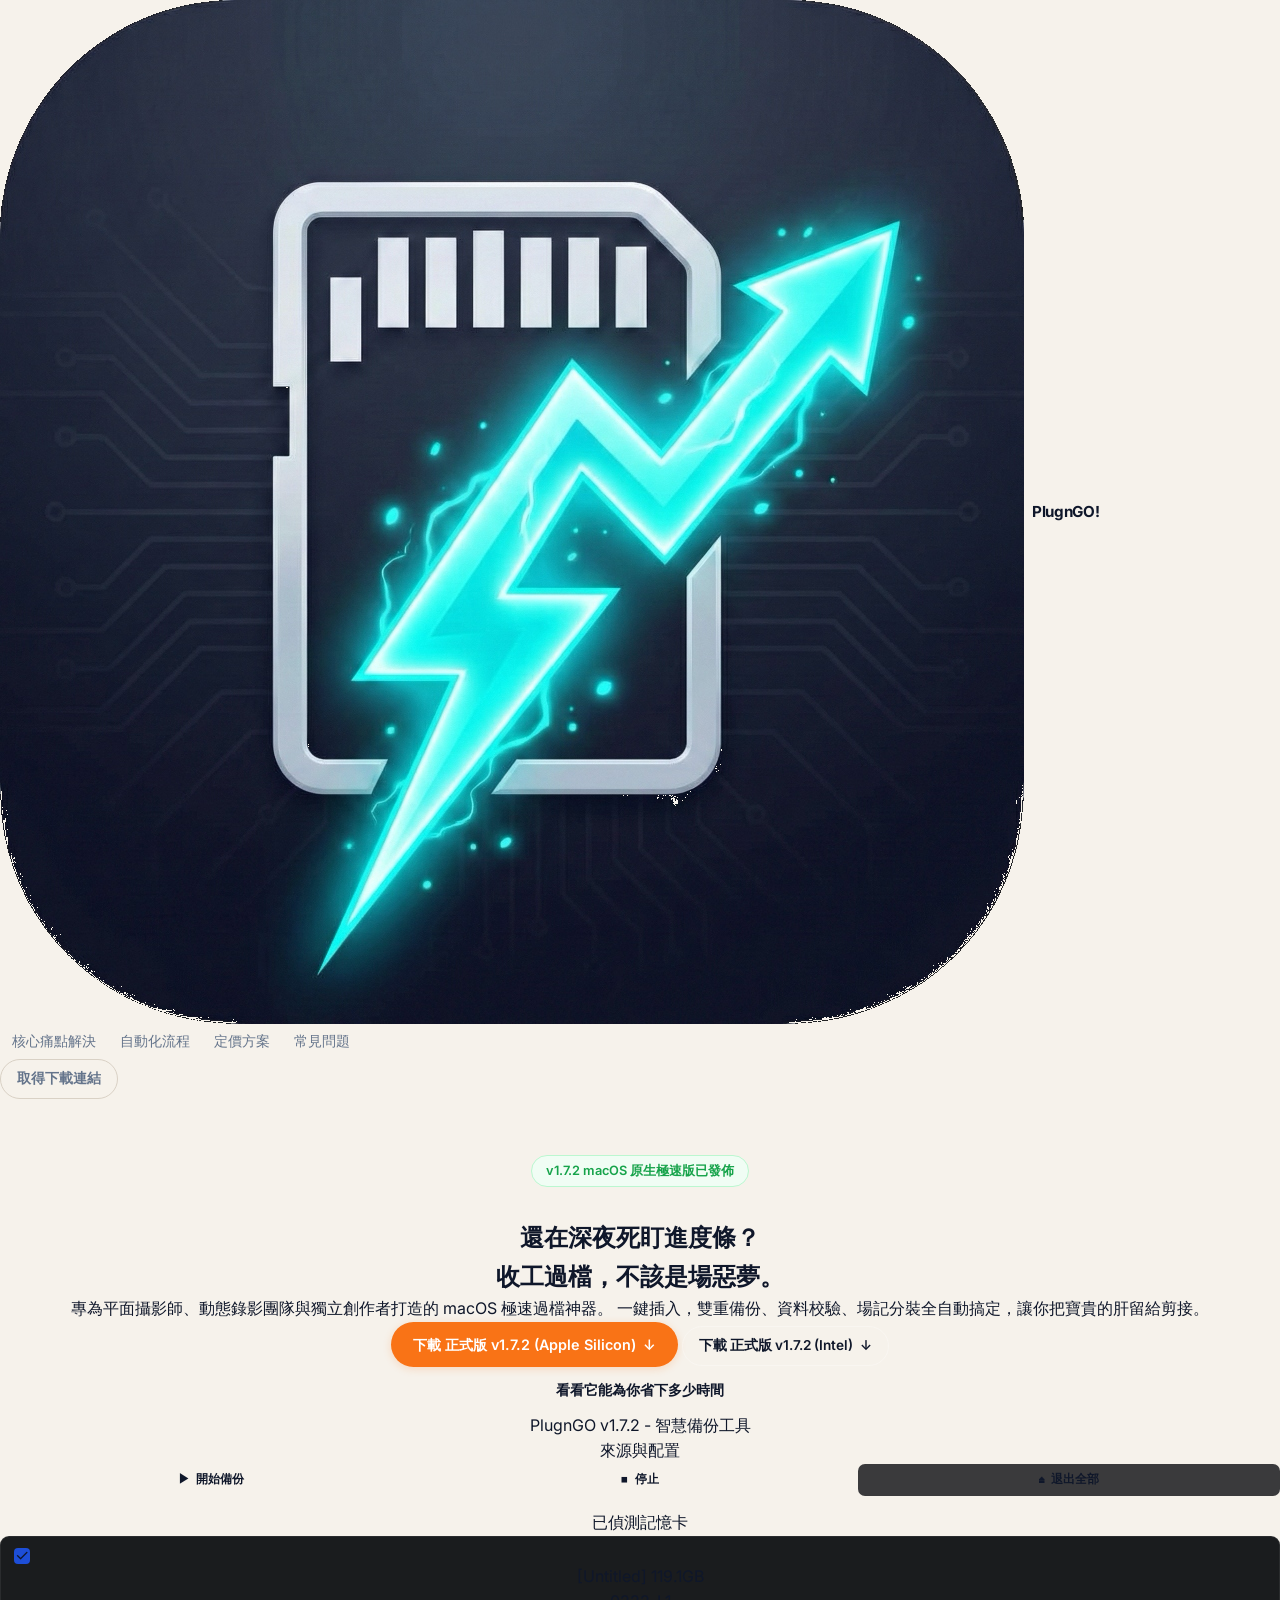
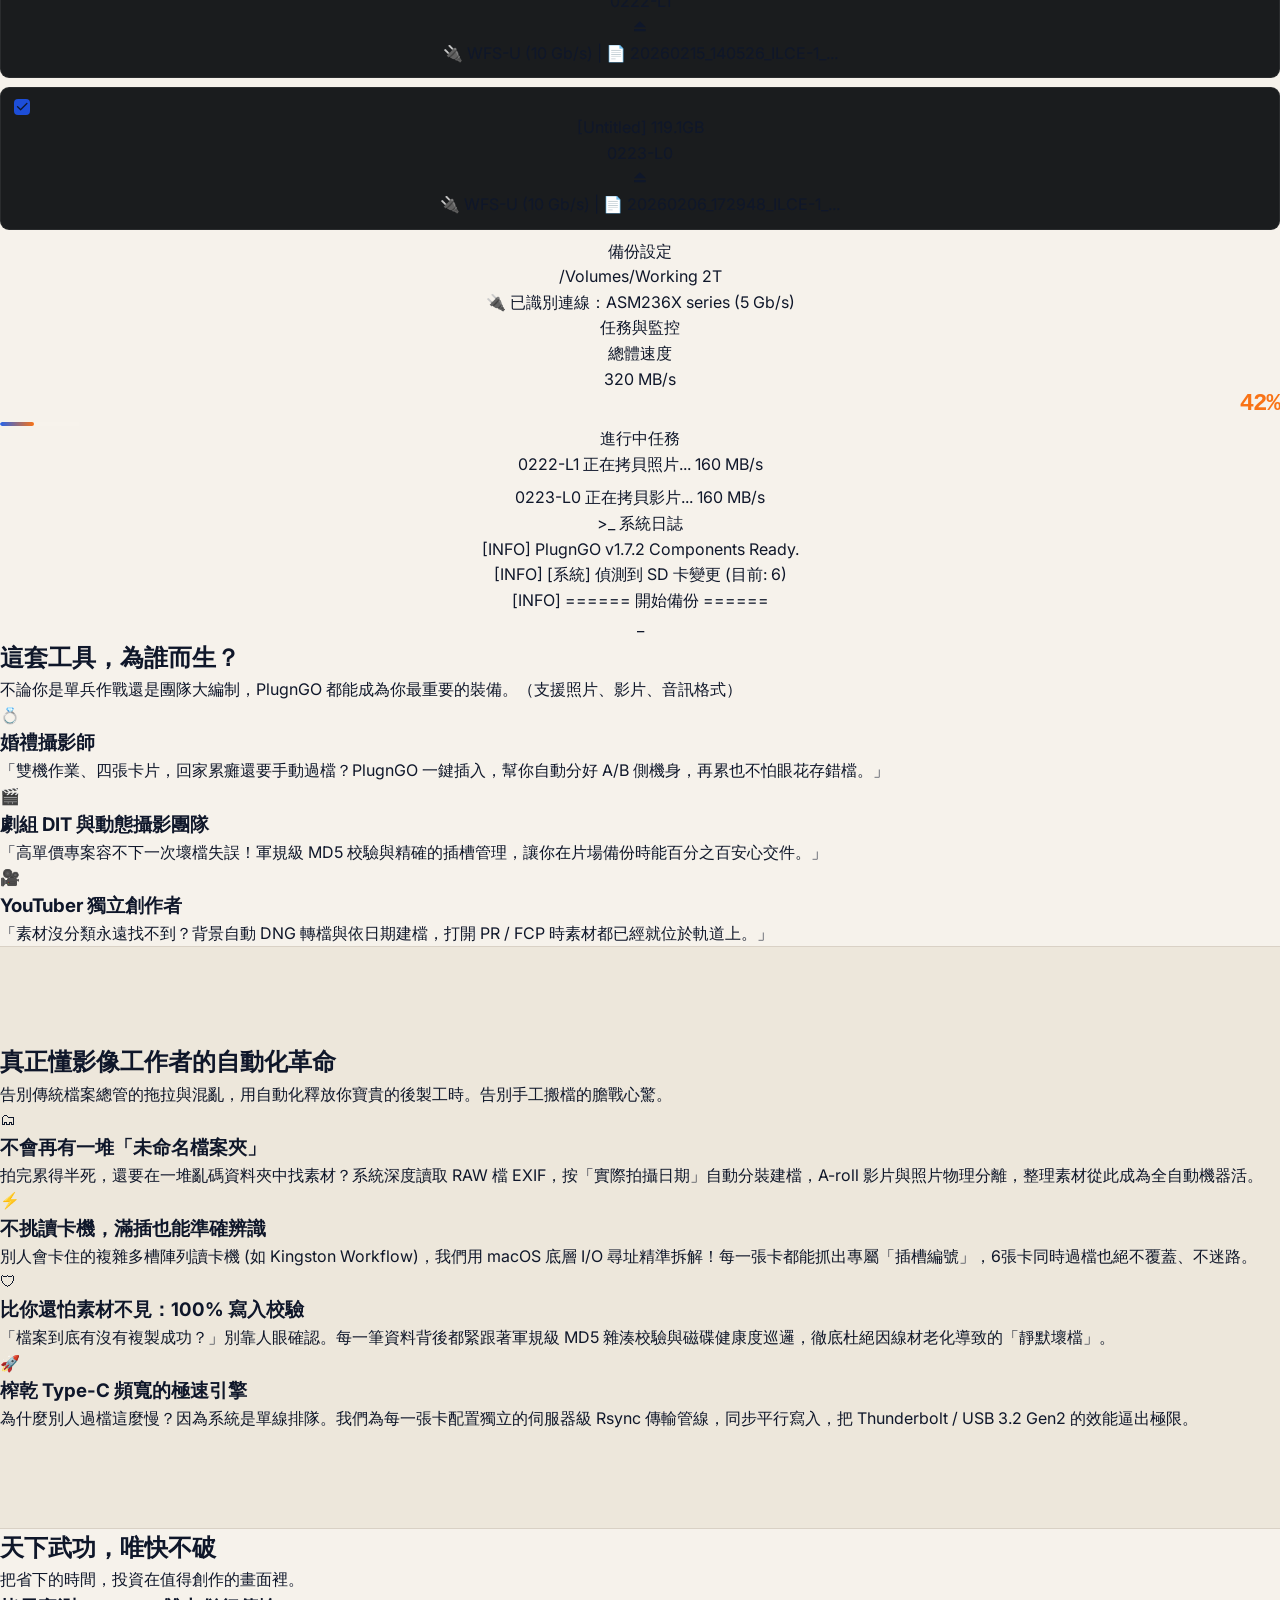
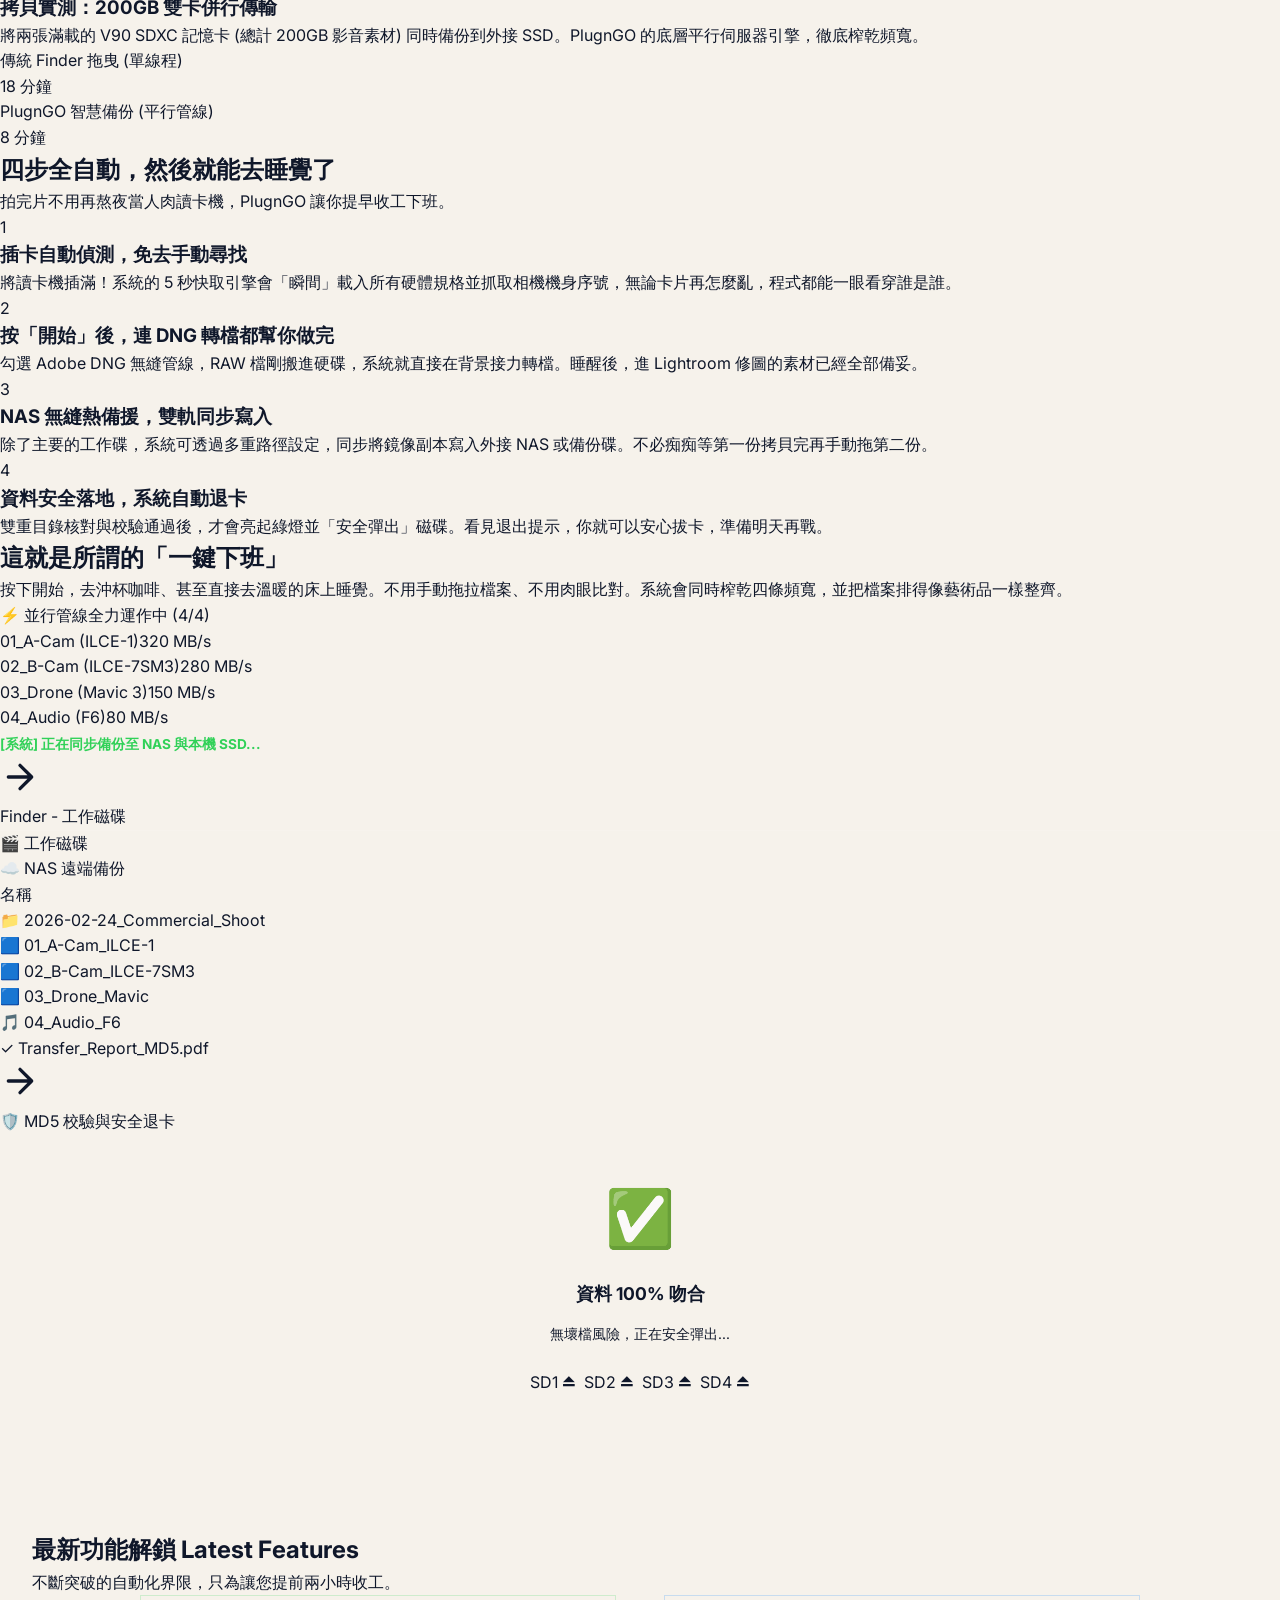
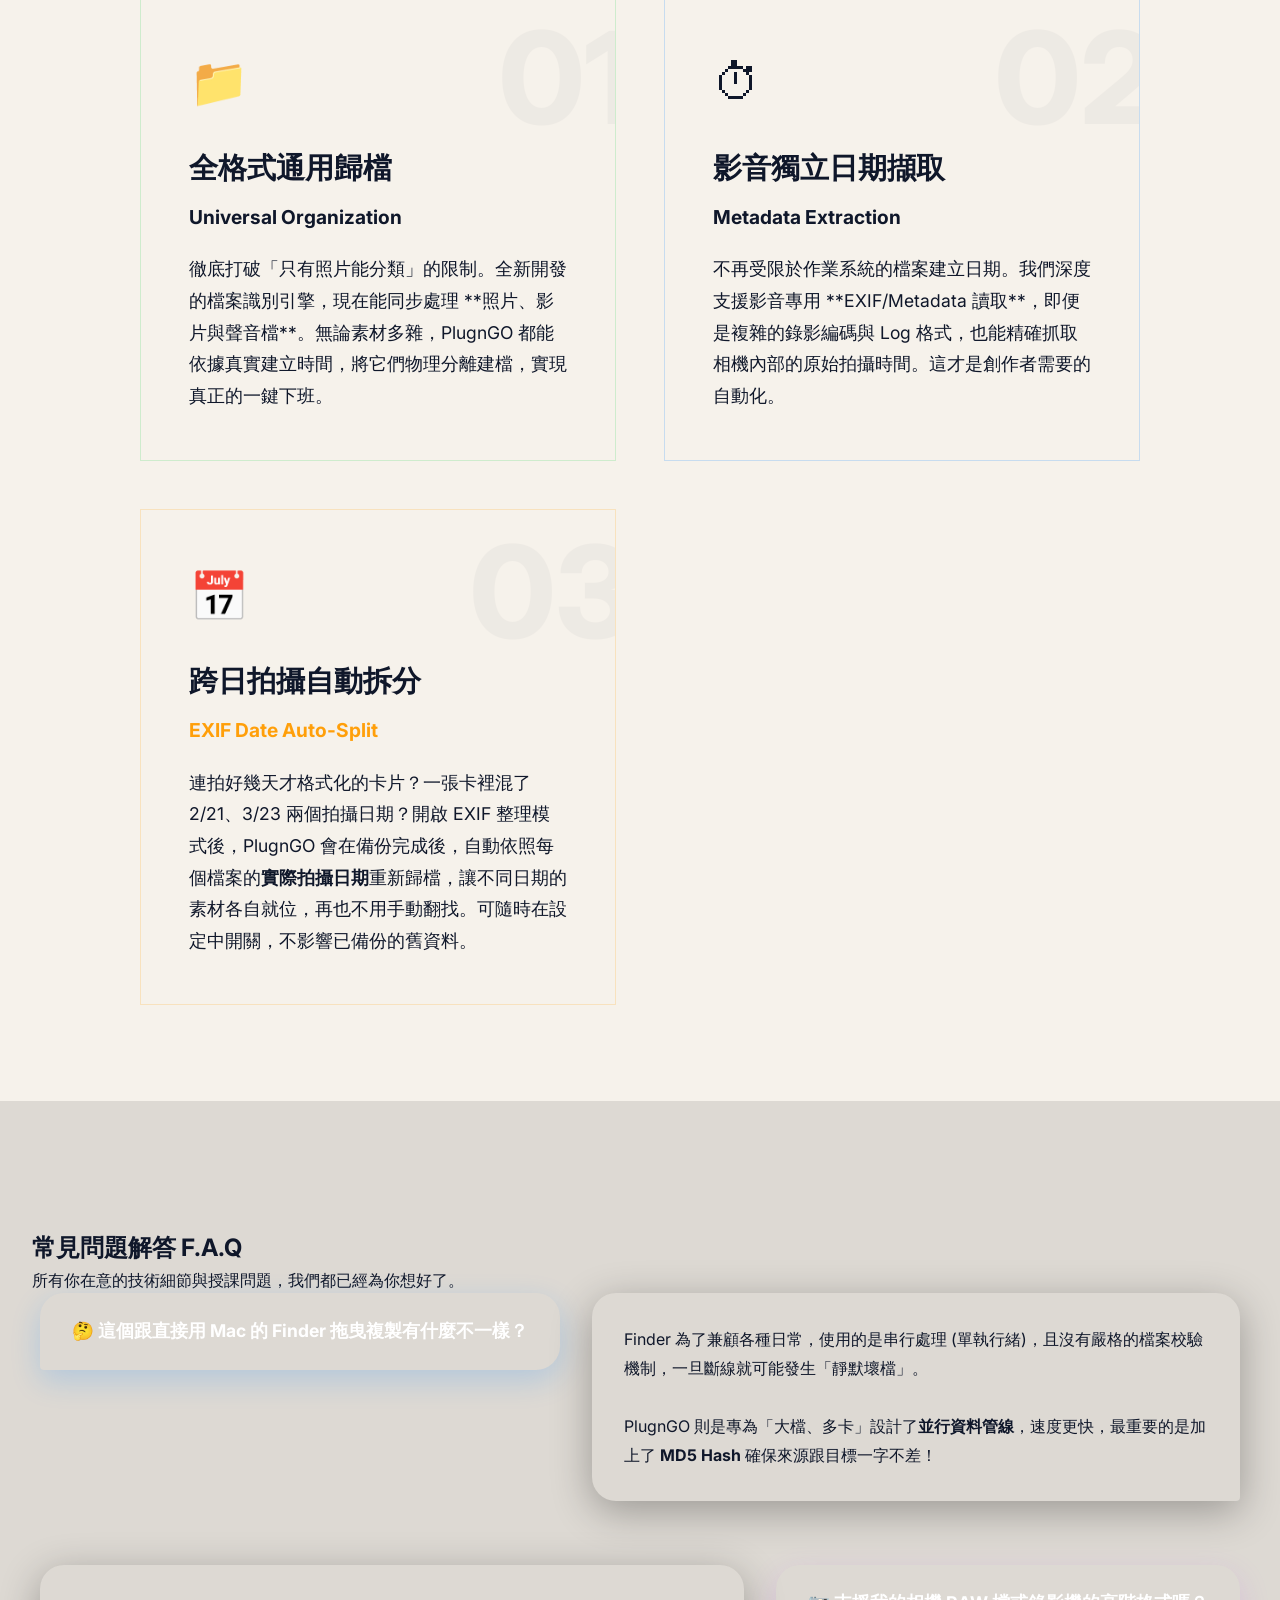
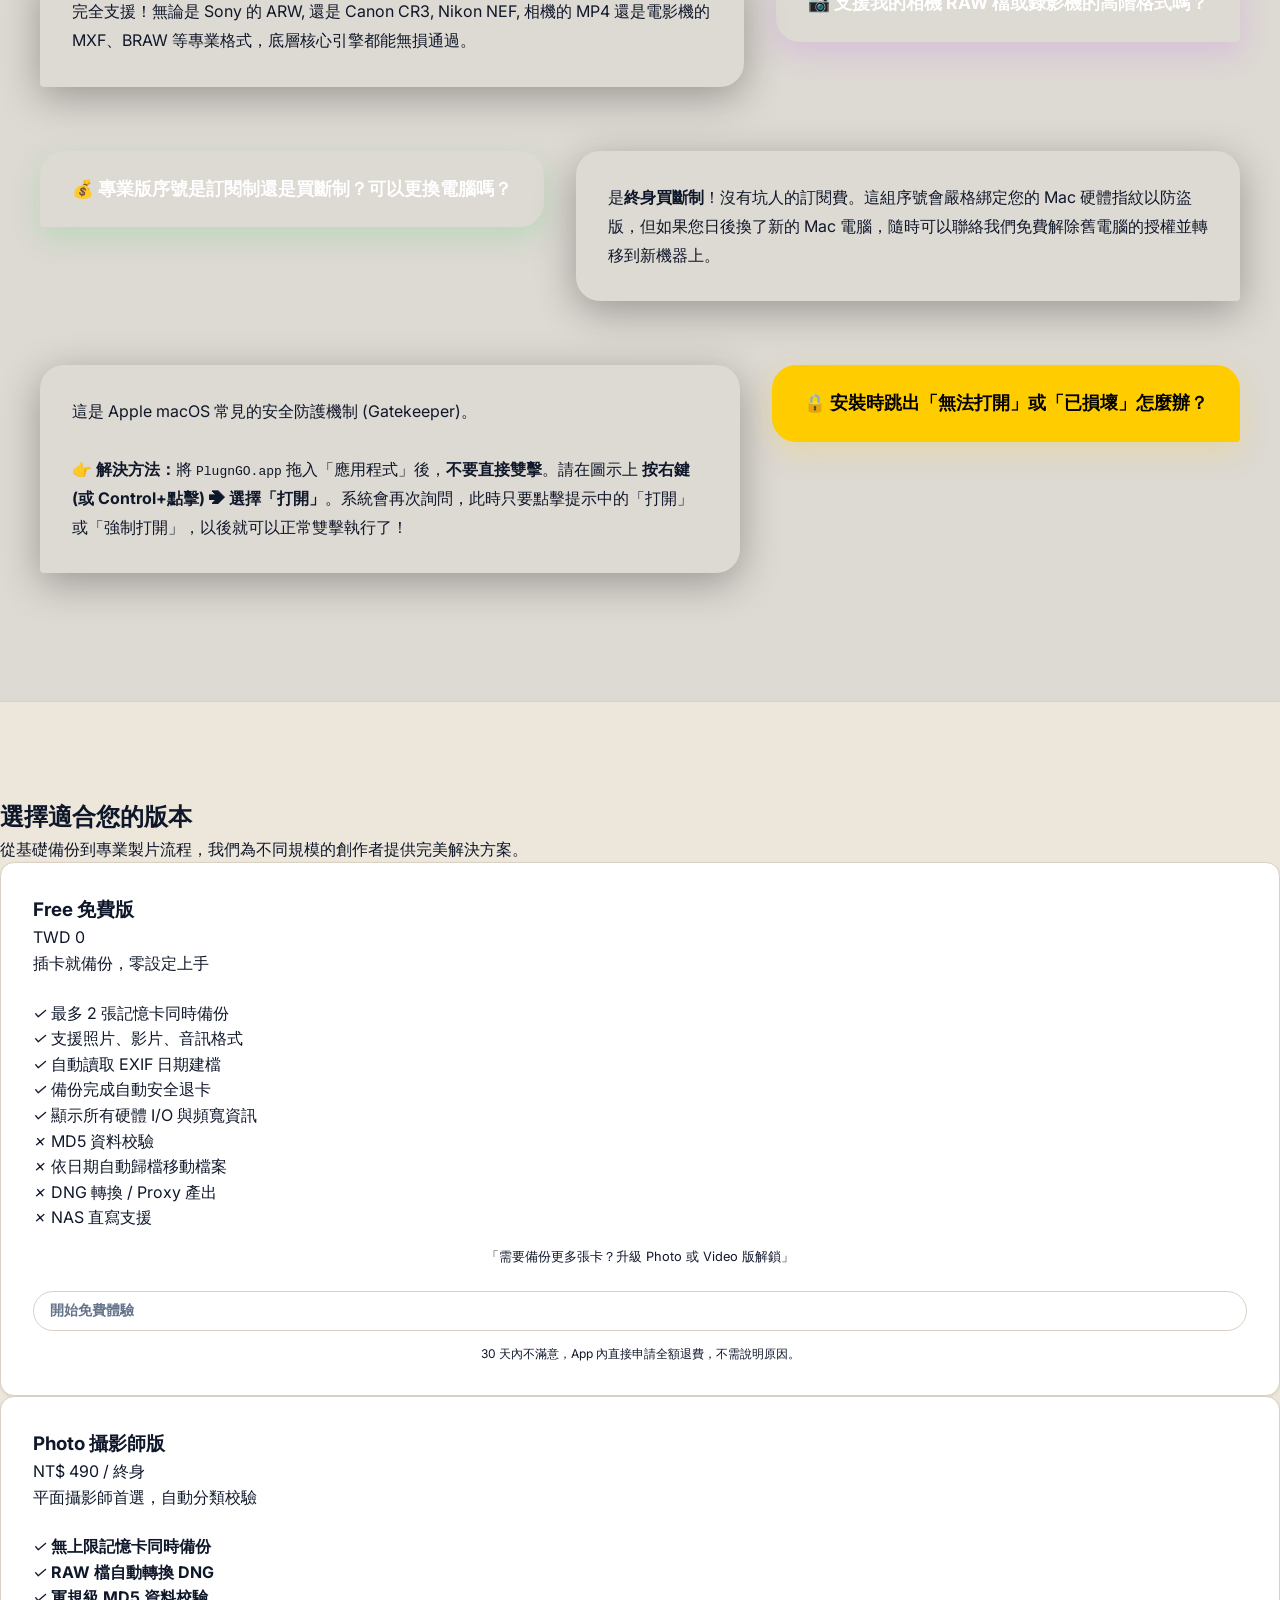
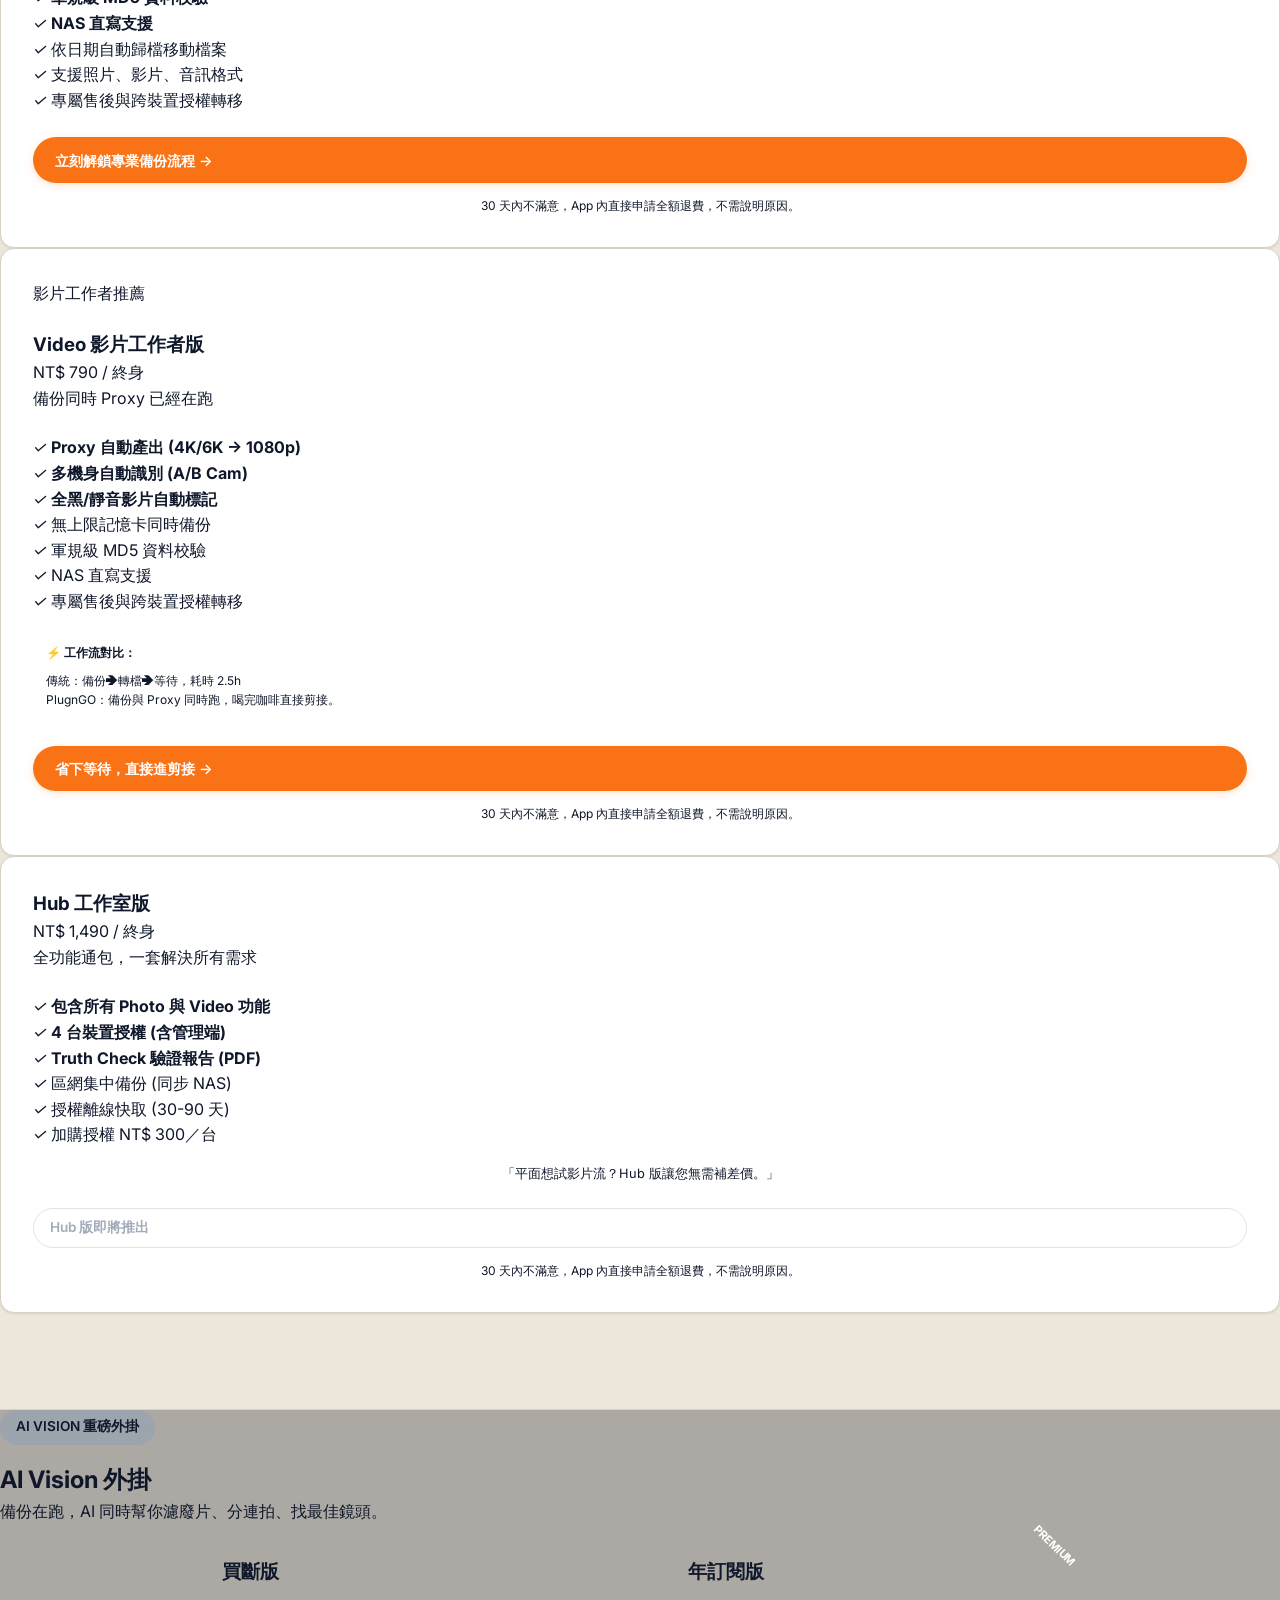
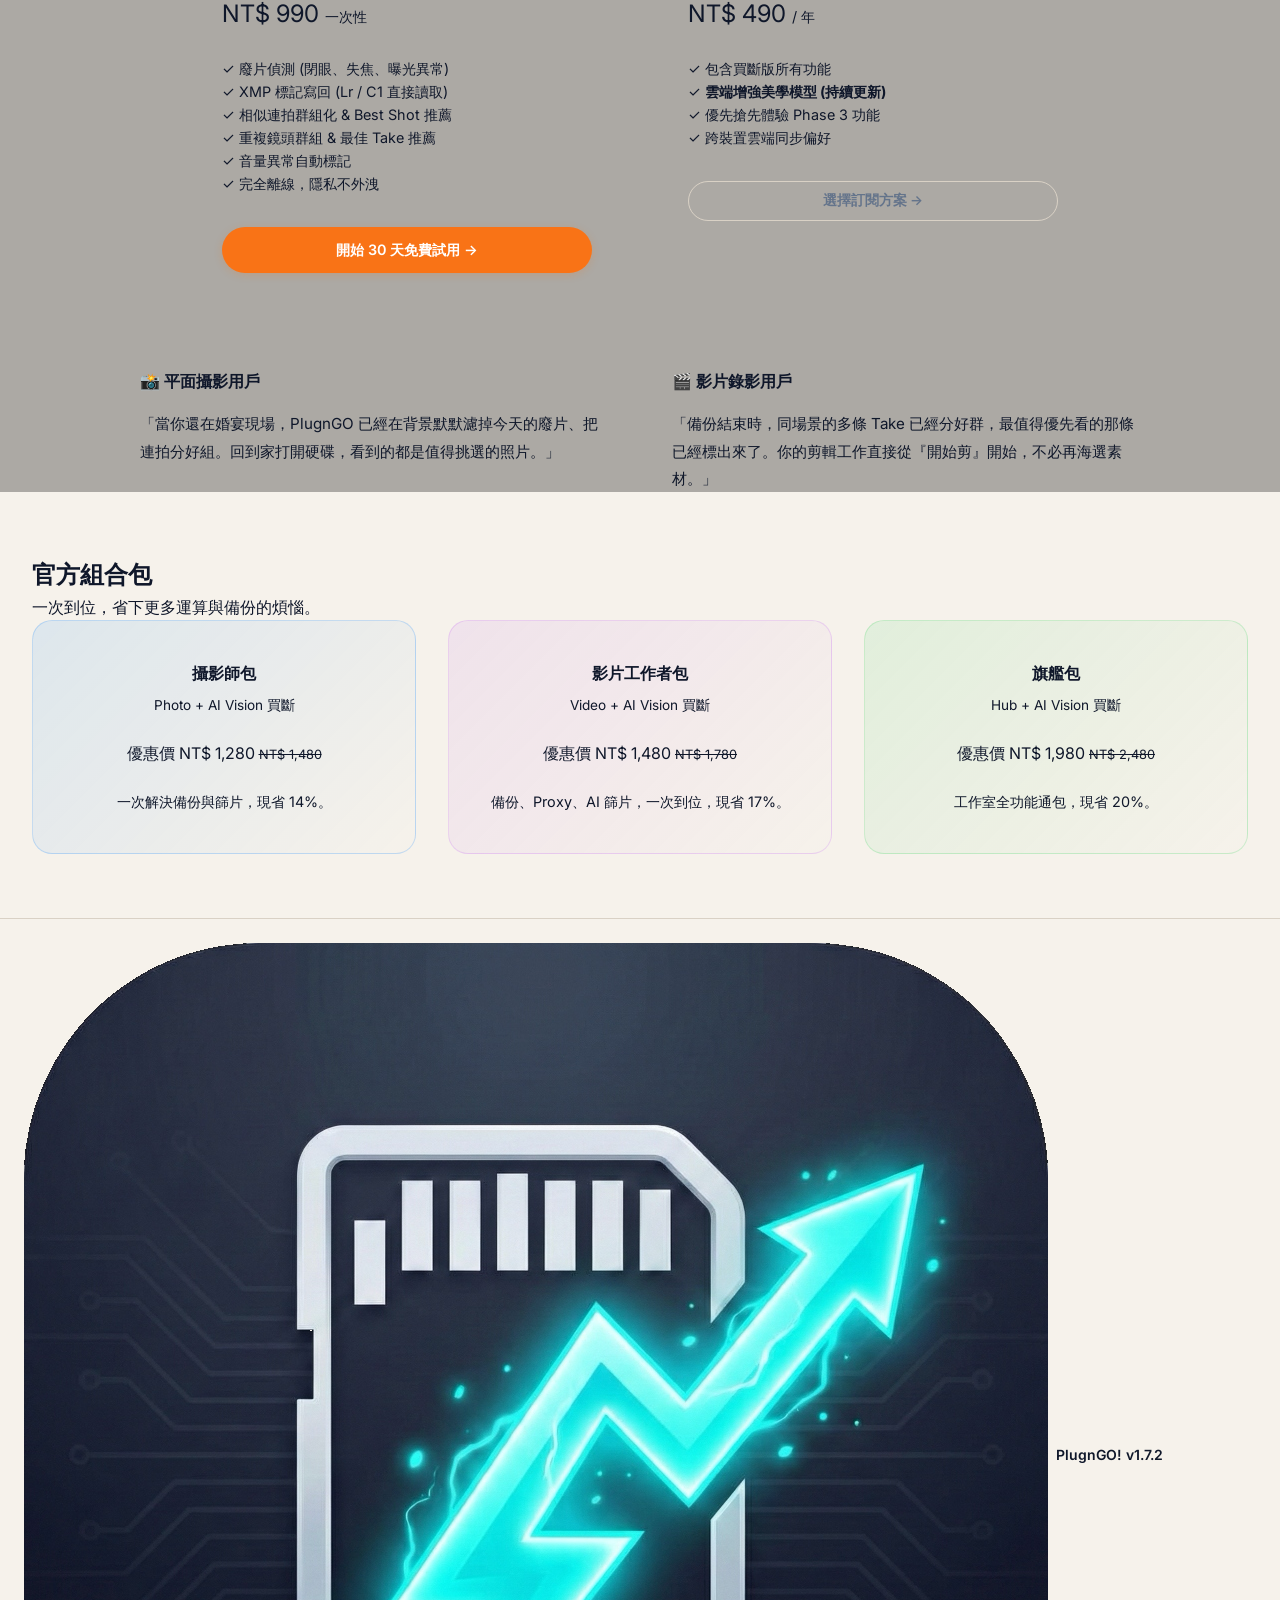
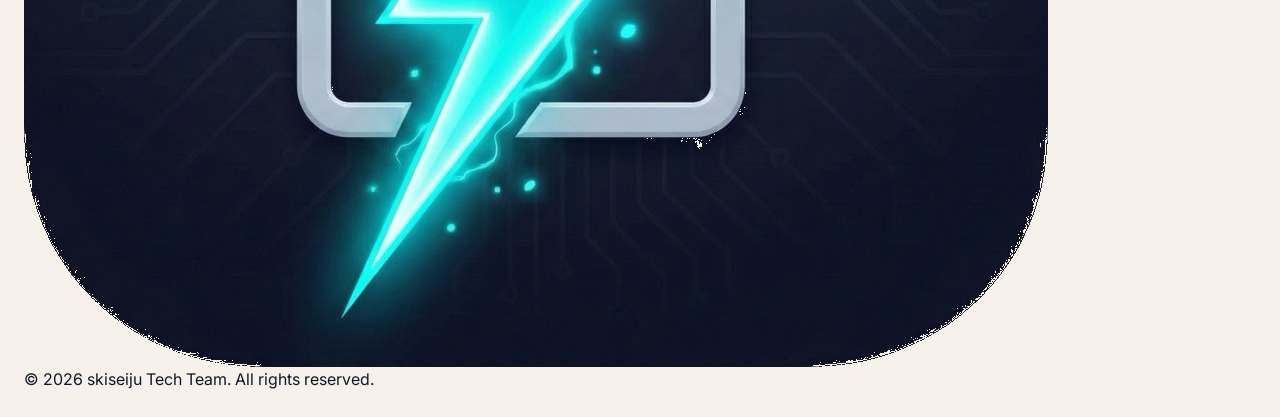
==== index.html @ 612e82fa "fix: 移除 hero section 多餘 </div> 造成版面破版" ====
<!DOCTYPE html>
<html lang="zh-TW">

<head>
    <meta charset="UTF-8">
    <meta name="viewport" content="width=device-width, initial-scale=1.0">
    <title>PlugnGO! - 智慧備份工具</title>
    <link rel="stylesheet" href="style.css">
    <link
        href="https://fonts.googleapis.com/css2?family=SF+Pro+Display:wght@400;600;800&family=Inter:wght@400;500;700&display=swap"
        rel="stylesheet">
</head>

<body>
    <div class="background-grid"></div>
    <div class="blob blob-1"></div>
    <div class="blob blob-2"></div>

    <!-- Navigation -->
    <nav class="navbar">
        <div class="nav-container">
            <div class="logo">
                <img src="assets/logo.png" alt="PlugnGO Logo" class="logo-img">
                <span class="logo-text">PlugnGO<span class="accent">!</span></span>
            </div>
            <div class="nav-links">
                <a href="#features">核心痛點解決</a>
                <a href="#workflow">自動化流程</a>
                <a href="#pricing">定價方案</a>
                <a href="#faq">常見問題</a>
            </div>
            <a href="#pricing" class="btn btn-outline">取得下載連結</a>
        </div>
    </nav>

    <!-- Hero Section -->
    <section class="hero" id="home">
        <div class="hero-content reveal">
            <div class="hero-badge">v1.7.2 macOS 原生極速版已發佈</div>
            <h1 class="hero-title">還在深夜死盯進度條？<br><span class="gradient-text">收工過檔，不該是場惡夢。</span></h1>
            <p class="hero-subtitle">
                專為平面攝影師、動態錄影團隊與獨立創作者打造的 macOS 極速過檔神器。
                一鍵插入，雙重備份、資料校驗、場記分裝全自動搞定，讓你把寶貴的肝留給剪接。
            </p>
            <div class="hero-cta" style="flex-wrap: wrap; gap: 1rem;">
                <a href="https://github.com/skiseiju/plugngo-website/releases/download/v1.7.2/PlugnGO-v1.7.2-Mac.dmg"
                    class="btn btn-primary">下載 正式版 v1.7.2 (Apple Silicon) <span class="arrow">↓</span></a>
                <a href="https://github.com/skiseiju/plugngo-website/releases/download/v1.7.2/PlugnGO-v1.7.2-Intel.dmg"
                    class="btn btn-outline" style="border-color: rgba(255,255,255,0.3); color: var(--text-sec);">下載 正式版
                    v1.7.2 (Intel) <span class="arrow">↓</span></a>
                <a href="#features" class="btn btn-secondary"
                    style="width: 100%; justify-content: center;">看看它能為你省下多少時間</a>
            </div>
        </div>
        <div class="hero-visual reveal-delay">
            <div class="glass-card mockup">
                <div class="mockup-header">
                    <div class="dots">
                        <span></span><span></span><span></span>
                    </div>
                    <div class="mockup-title">PlugnGO v1.7.2 - 智慧備份工具</div>
                </div>
                <div class="mockup-body mockup-app-layout">
                    <!-- Left Column -->
                    <div class="app-left">
                        <div class="app-section-title" style="margin-top: 0;">來源與配置</div>
                        <div class="app-buttons">
                            <div class="app-btn btn-start">▶ 開始備份</div>
                            <div class="app-btn btn-stop">■ 停止</div>
                            <div class="app-btn btn-eject" style="background: #3A3A3C;">⏏ 退出全部</div>
                        </div>
                        <div class="app-section-title">已偵測記憶卡</div>
                        <div class="app-card">
                            <div class="card-top">
                                <div class="card-check">✓</div>
                                <div class="card-title">[Untitled] 119.1GB</div>
                                <div class="card-badge green-badge">0222-L1</div>
                                <div class="card-eject-btn">⏏</div>
                            </div>
                            <div class="card-bot">🔌 WFS-U (10 Gb/s) | 📄 20260215_140526_ILCE-1_...</div>
                        </div>
                        <div class="app-card">
                            <div class="card-top">
                                <div class="card-check">✓</div>
                                <div class="card-title">[Untitled] 119.1GB</div>
                                <div class="card-badge green-badge">0223-L0</div>
                                <div class="card-eject-btn">⏏</div>
                            </div>
                            <div class="card-bot">🔌 WFS-U (10 Gb/s) | 📄 20260206_172948_ILCE-1_...</div>
                        </div>
                        <div class="app-section-title">備份設定</div>
                        <div class="app-settings-box">
                            <div class="input-row">/Volumes/Working 2T</div>
                            <div class="sub-text">🔌 已識別連線：ASM236X series (5 Gb/s)</div>
                        </div>
                    </div>
                    <!-- Right Column -->
                    <div class="app-right">
                        <div class="app-section-title" style="margin-top: 0;">任務與監控</div>
                        <div class="app-monitor">
                            <div class="mon-left">
                                <div class="mon-label">總體速度</div>
                                <div class="mon-val">320 <span class="mon-unit">MB/s</span></div>
                            </div>
                            <div class="mon-right">
                                <div class="mon-pct pulse-text">42%</div>
                                <div class="mon-bar">
                                    <div class="mon-fill glow-fill" style="width: 42%;"></div>
                                </div>
                            </div>
                        </div>
                        <div class="app-section-title">進行中任務</div>
                        <div class="app-task-box">
                            <div class="app-task">
                                <div class="task-head">
                                    <span class="t-name">0222-L1</span>
                                    <span class="t-status pulse-text">正在拷貝照片... 160 MB/s</span>
                                </div>
                                <div class="t-bar">
                                    <div class="t-fill anim-fill" style="width: 60%;"></div>
                                </div>
                            </div>
                            <div class="app-task" style="margin-top: 8px;">
                                <div class="task-head">
                                    <span class="t-name">0223-L0</span>
                                    <span class="t-status pulse-text">正在拷貝影片... 160 MB/s</span>
                                </div>
                                <div class="t-bar">
                                    <div class="t-fill anim-fill" style="width: 25%;"></div>
                                </div>
                            </div>
                        </div>
                        <div class="app-section-title">>_ 系統日誌</div>
                        <div class="app-log">
                            <div class="log-body">
                                [INFO] PlugnGO v1.7.2 Components Ready.<br>
                                [INFO] [系統] 偵測到 SD 卡變更 (目前: 6)<br>
                                [INFO] ====== 開始備份 ======<br>
                                <span class="log-blink">_</span>
                            </div>
                        </div>
                    </div>
                </div>
            </div>
        </div>
    </section>

    <!-- Target Audience (Use Cases) Section -->
    <section class="use-cases" id="audience">
        <div class="section-header reveal">
            <h2>這套工具，<span class="accent">為誰而生？</span></h2>
            <p>不論你是單兵作戰還是團隊大編制，PlugnGO 都能成為你最重要的裝備。（支援照片、影片、音訊格式）</p>
        </div>
        <div class="use-case-grid">
            <div class="use-case-card reveal">
                <div class="uc-emoji">💍</div>
                <div class="uc-content">
                    <h3>婚禮攝影師</h3>
                    <p>「雙機作業、四張卡片，回家累癱還要手動過檔？PlugnGO 一鍵插入，幫你自動分好 A/B 側機身，再累也不怕眼花存錯檔。」</p>
                </div>
            </div>
            <div class="use-case-card reveal">
                <div class="uc-emoji">🎬</div>
                <div class="uc-content">
                    <h3>劇組 DIT 與動態攝影團隊</h3>
                    <p>「高單價專案容不下一次壞檔失誤！軍規級 MD5 校驗與精確的插槽管理，讓你在片場備份時能百分之百安心交件。」</p>
                </div>
            </div>
            <div class="use-case-card reveal">
                <div class="uc-emoji">🎥</div>
                <div class="uc-content">
                    <h3>YouTuber 獨立創作者</h3>
                    <p>「素材沒分類永遠找不到？背景自動 DNG 轉檔與依日期建檔，打開 PR / FCP 時素材都已經就位於軌道上。」</p>
                </div>
            </div>
        </div>
    </section>

    <!-- Features Section -->
    <section class="features" id="features">
        <div class="section-header reveal">
            <h2>真正懂影像工作者的<span class="accent">自動化革命</span></h2>
            <p>告別傳統檔案總管的拖拉與混亂，用自動化釋放你寶貴的後製工時。告別手工搬檔的膽戰心驚。</p>
        </div>
        <div class="feature-grid">
            <div class="feature-card reveal">
                <div class="feature-icon blue">🗂</div>
                <h3>不會再有一堆「未命名檔案夾」</h3>
                <p>拍完累得半死，還要在一堆亂碼資料夾中找素材？系統深度讀取 RAW 檔 EXIF，按「實際拍攝日期」自動分裝建檔，A-roll 影片與照片物理分離，整理素材從此成為全自動機器活。</p>
            </div>
            <div class="feature-card reveal">
                <div class="feature-icon green">⚡️</div>
                <h3>不挑讀卡機，滿插也能準確辨識</h3>
                <p>別人會卡住的複雜多槽陣列讀卡機 (如 Kingston Workflow)，我們用 macOS 底層 I/O 尋址精準拆解！每一張卡都能抓出專屬「插槽編號」，6張卡同時過檔也絕不覆蓋、不迷路。</p>
            </div>
            <div class="feature-card reveal">
                <div class="feature-icon red">🛡</div>
                <h3>比你還怕素材不見：100% 寫入校驗</h3>
                <p>「檔案到底有沒有複製成功？」別靠人眼確認。每一筆資料背後都緊跟著軍規級 MD5 雜湊校驗與磁碟健康度巡邏，徹底杜絕因線材老化導致的「靜默壞檔」。</p>
            </div>
            <div class="feature-card reveal">
                <div class="feature-icon purple">🚀</div>
                <h3>榨乾 Type-C 頻寬的極速引擎</h3>
                <p>為什麼別人過檔這麼慢？因為系統是單線排隊。我們為每一張卡配置獨立的伺服器級 Rsync 傳輸管線，同步平行寫入，把 Thunderbolt / USB 3.2 Gen2 的效能逼出極限。</p>
            </div>
        </div>
    </section>

    <!-- Benchmarks Section -->
    <section class="benchmarks" id="benchmarks">
        <div class="section-header reveal">
            <h2>天下武功，<span class="accent">唯快不破</span></h2>
            <p>把省下的時間，投資在值得創作的畫面裡。</p>
        </div>
        <div class="benchmark-container reveal">
            <div class="bench-desc">
                <h3>拷貝實測：200GB 雙卡併行傳輸</h3>
                <p>將兩張滿載的 V90 SDXC 記憶卡 (總計 200GB 影音素材) 同時備份到外接 SSD。PlugnGO 的底層平行伺服器引擎，徹底榨乾頻寬。</p>
            </div>
            <div class="bench-chart">
                <div class="b-row">
                    <span class="b-label">傳統 Finder 拖曳 (單線程)</span>
                    <div class="b-bar-container">
                        <div class="b-bar b-finder" style="width: 100%;"></div>
                        <span class="b-time">18 分鐘</span>
                    </div>
                </div>
                <div class="b-row">
                    <span class="b-label">PlugnGO 智慧備份 (平行管線)</span>
                    <div class="b-bar-container">
                        <div class="b-bar b-pgo" style="width: 44%;"></div>
                        <span class="b-time">8 分鐘</span>
                    </div>
                </div>
            </div>
        </div>
    </section>

    <!-- Workflow Section -->
    <section class="workflow" id="workflow">
        <div class="section-header reveal">
            <h2>四步全自動，<span class="accent">然後就能去睡覺了</span></h2>
            <p>拍完片不用再熬夜當人肉讀卡機，PlugnGO 讓你提早收工下班。</p>
        </div>
        <div class="workflow-timeline">
            <div class="workflow-line"></div>
            <div class="workflow-step reveal">
                <div class="step-number">1</div>
                <div class="step-content text-right">
                    <h3>插卡自動偵測，免去手動尋找</h3>
                    <p>將讀卡機插滿！系統的 5 秒快取引擎會「瞬間」載入所有硬體規格並抓取相機機身序號，無論卡片再怎麼亂，程式都能一眼看穿誰是誰。</p>
                </div>
            </div>
            <div class="workflow-step reveal">
                <div class="step-number">2</div>
                <div class="step-content text-left">
                    <h3>按「開始」後，連 DNG 轉檔都幫你做完</h3>
                    <p>勾選 Adobe DNG 無縫管線，RAW 檔剛搬進硬碟，系統就直接在背景接力轉檔。睡醒後，進 Lightroom 修圖的素材已經全部備妥。</p>
                </div>
            </div>
            <div class="workflow-step reveal">
                <div class="step-number">3</div>
                <div class="step-content text-right">
                    <h3>NAS 無縫熱備援，雙軌同步寫入</h3>
                    <p>除了主要的工作碟，系統可透過多重路徑設定，同步將鏡像副本寫入外接 NAS 或備份碟。不必痴痴等第一份拷貝完再手動拖第二份。</p>
                </div>
            </div>
            <div class="workflow-step reveal">
                <div class="step-number">4</div>
                <div class="step-content text-left">
                    <h3>資料安全落地，系統自動退卡</h3>
                    <p>雙重目錄核對與校驗通過後，才會亮起綠燈並「安全彈出」磁碟。看見退出提示，你就可以安心拔卡，準備明天再戰。</p>
                </div>
            </div>
        </div>
    </section>

    <!-- Automation Showcase Section (Visuals) -->
    <section class="automation-showcase" id="showcase">
        <div class="section-header reveal">
            <h2>這就是所謂的<span class="accent">「一鍵下班」</span></h2>
            <p>按下開始，去沖杯咖啡、甚至直接去溫暖的床上睡覺。不用手動拖拉檔案、不用肉眼比對。系統會同時榨乾四條頻寬，並把檔案排得像藝術品一樣整齊。</p>
        </div>

        <div class="showcase-container reveal">
            <!-- Animation 1: 4 Cards processing -->
            <div class="glass-card visual-panel">
                <div class="v-panel-header">
                    <div class="v-title">⚡️ 並行管線全力運作中 (4/4)</div>
                </div>
                <div class="v-panel-body">
                    <div class="anim-task">
                        <div class="at-info"><span class="at-name">01_A-Cam (ILCE-1)</span><span class="at-speed">320
                                MB/s</span></div>
                        <div class="at-bar-bg">
                            <div class="at-bar-fill fill-1"></div>
                        </div>
                    </div>
                    <div class="anim-task">
                        <div class="at-info"><span class="at-name">02_B-Cam (ILCE-7SM3)</span><span class="at-speed">280
                                MB/s</span></div>
                        <div class="at-bar-bg">
                            <div class="at-bar-fill fill-2"></div>
                        </div>
                    </div>
                    <div class="anim-task">
                        <div class="at-info"><span class="at-name">03_Drone (Mavic 3)</span><span class="at-speed">150
                                MB/s</span></div>
                        <div class="at-bar-bg">
                            <div class="at-bar-fill fill-3"></div>
                        </div>
                    </div>
                    <div class="anim-task">
                        <div class="at-info"><span class="at-name">04_Audio (F6)</span><span class="at-speed">80
                                MB/s</span></div>
                        <div class="at-bar-bg">
                            <div class="at-bar-fill fill-4"></div>
                        </div>
                    </div>
                </div>
                <div class="v-panel-footer">
                    <span class="pulse-text" style="color:#30D158; font-size: 0.85rem; font-weight: bold;">[系統] 正在同步備份至
                        NAS 與本機 SSD...</span>
                </div>
            </div>

            <!-- Path arrow -->
            <div class="showcase-arrow">
                <svg width="40" height="40" viewBox="0 0 24 24" fill="none" stroke="currentColor" stroke-width="2"
                    stroke-linecap="round" stroke-linejoin="round">
                    <path d="M5 12h14M12 5l7 7-7 7" />
                </svg>
            </div>

            <!-- Animation 2: Finder Structure -->
            <div class="glass-card visual-finder">
                <div class="mockup-header" style="border-bottom: 1px solid rgba(255,255,255,0.1);">
                    <div class="dots"><span></span><span></span><span></span></div>
                    <div class="mockup-title">Finder - 工作磁碟</div>
                </div>
                <div class="finder-layout">
                    <div class="finder-sidebar">
                        <div class="fs-item active">🎬 工作磁碟</div>
                        <div class="fs-item">☁️ NAS 遠端備份</div>
                    </div>
                    <div class="finder-body">
                        <div class="f-row f-header">
                            <span class="f-col-name">名稱</span>
                        </div>
                        <div class="f-folder-group">
                            <div class="f-row f-parent">
                                <span class="f-col-name">📁 2026-02-24_Commercial_Shoot</span>
                            </div>
                            <!-- Nested items -->
                            <div class="f-row f-child anim-pop-1">
                                <span class="f-col-name">🟦 01_A-Cam_ILCE-1</span>
                            </div>
                            <div class="f-row f-child anim-pop-2">
                                <span class="f-col-name">🟦 02_B-Cam_ILCE-7SM3</span>
                            </div>
                            <div class="f-row f-child anim-pop-3">
                                <span class="f-col-name">🟦 03_Drone_Mavic</span>
                            </div>
                            <div class="f-row f-child anim-pop-4">
                                <span class="f-col-name">🎵 04_Audio_F6</span>
                            </div>
                            <div class="f-row f-child anim-pop-5">
                                <span class="f-col-name" style="color:var(--accent-green);">✓
                                    Transfer_Report_MD5.pdf</span>
                            </div>
                        </div>
                    </div>
                </div>
            </div>

            <!-- Path arrow 2 -->
            <div class="showcase-arrow">
                <svg width="40" height="40" viewBox="0 0 24 24" fill="none" stroke="currentColor" stroke-width="2"
                    stroke-linecap="round" stroke-linejoin="round">
                    <path d="M5 12h14M12 5l7 7-7 7" />
                </svg>
            </div>

            <!-- Animation 3: Verification & Eject -->
            <div class="glass-card visual-verify" style="flex: 1; min-width: 250px;">
                <div class="v-panel-header">
                    <div class="v-title">🛡️ MD5 校驗與安全退卡</div>
                </div>
                <div class="v-panel-body"
                    style="display: flex; flex-direction: column; align-items: center; justify-content: center; padding: 2.5rem 1.5rem; gap: 1rem; text-align: center; overflow: hidden;">
                    <div class="verify-icon" style="font-size: 3.5rem;">✅</div>
                    <div class="verify-status"
                        style="color: var(--accent-green); font-weight: bold; font-family: var(--font-heading); font-size: 1.1rem;">
                        資料 100% 吻合</div>
                    <div class="verify-sub" style="color: var(--text-sec); font-size: 0.85rem; margin-bottom: 0.5rem;">
                        無壞檔風險，正在安全彈出...</div>
                    <div class="eject-container"
                        style="display: flex; gap: 0.5rem; flex-wrap: wrap; justify-content: center;">
                        <div class="e-card anim-eject-1">SD1 ⏏</div>
                        <div class="e-card anim-eject-2">SD2 ⏏</div>
                        <div class="e-card anim-eject-3">SD3 ⏏</div>
                        <div class="e-card anim-eject-4">SD4 ⏏</div>
                    </div>
                </div>
            </div>
        </div>
    </section>

    <!-- Placeholder for Pricing logic replacement -->

    <!-- Latest Features Section -->
    <section class="latest-features" id="latest-features" style="padding: 6rem 2rem;">
        <div class="section-header reveal">
            <h2>最新功能解鎖 <span class="accent">Latest Features</span></h2>
            <p>不斷突破的自動化界限，只為讓您提前兩小時收工。</p>
        </div>
        <div
            style="display: grid; grid-template-columns: repeat(auto-fit, minmax(400px, 1fr)); gap: 3rem; max-width: 1000px; margin: 0 auto;">
            <!-- Major Feature 1 -->
            <div class="glass-card reveal"
                style="padding: 3rem; border: 1px solid rgba(48, 209, 88, 0.2); position: relative; overflow: hidden;">
                <div
                    style="position: absolute; top: -20px; right: -20px; font-size: 8rem; opacity: 0.03; font-weight: 800;">
                    01</div>
                <div style="font-size: 3rem; margin-bottom: 1.5rem;">📁</div>
                <h3 style="font-size: 1.8rem; margin-bottom: 1rem; font-family: var(--font-heading);">全格式通用歸檔<br><span
                        style="color: var(--accent-green); font-size: 1.2rem;">Universal Organization</span></h3>
                <p style="color: var(--text-sec); line-height: 1.8; font-size: 1.1rem;">
                    徹底打破「只有照片能分類」的限制。全新開發的檔案識別引擎，現在能同步處理 **照片、影片與聲音檔**。無論素材多雜，PlugnGO 都能依據真實建立時間，將它們物理分離建檔，實現真正的一鍵下班。
                </p>
            </div>
            <!-- Major Feature 2 -->
            <div class="glass-card reveal"
                style="padding: 3rem; border: 1px solid rgba(10, 132, 255, 0.2); position: relative; overflow: hidden;">
                <div
                    style="position: absolute; top: -20px; right: -20px; font-size: 8rem; opacity: 0.03; font-weight: 800;">
                    02</div>
                <div style="font-size: 3rem; margin-bottom: 1.5rem;">⏱</div>
                <h3 style="font-size: 1.8rem; margin-bottom: 1rem; font-family: var(--font-heading);">影音獨立日期擷取<br><span
                        style="color: var(--accent-blue); font-size: 1.2rem;">Metadata Extraction</span></h3>
                <p style="color: var(--text-sec); line-height: 1.8; font-size: 1.1rem;">不再受限於作業系統的檔案建立日期。我們深度支援影音專用
                    **EXIF/Metadata 讀取**，即便是複雜的錄影編碼與 Log 格式，也能精確抓取相機內部的原始拍攝時間。這才是創作者需要的自動化。</p>
            </div>
            <!-- Major Feature 3 -->
            <div class="glass-card reveal"
                style="padding: 3rem; border: 1px solid rgba(255, 159, 10, 0.2); position: relative; overflow: hidden;">
                <div
                    style="position: absolute; top: -20px; right: -20px; font-size: 8rem; opacity: 0.03; font-weight: 800;">
                    03</div>
                <div style="font-size: 3rem; margin-bottom: 1.5rem;">📅</div>
                <h3 style="font-size: 1.8rem; margin-bottom: 1rem; font-family: var(--font-heading);">跨日拍攝自動拆分<br><span
                        style="color: var(--accent-orange, #FF9F0A); font-size: 1.2rem;">EXIF Date Auto-Split</span></h3>
                <p style="color: var(--text-sec); line-height: 1.8; font-size: 1.1rem;">
                    連拍好幾天才格式化的卡片？一張卡裡混了 2/21、3/23 兩個拍攝日期？開啟 EXIF 整理模式後，PlugnGO 會在備份完成後，自動依照每個檔案的<strong style="color: var(--text-primary);">實際拍攝日期</strong>重新歸檔，讓不同日期的素材各自就位，再也不用手動翻找。可隨時在設定中開關，不影響已備份的舊資料。
                </p>
            </div>
        </div>
    </section>

    <section class="faq-section" id="faq" style="background: rgba(0,0,0,0.1); padding: 8rem 2rem;">
        <div class="section-header reveal">
            <h2>常見問題解答 <span class="accent">F.A.Q</span></h2>
            <p>所有你在意的技術細節與授課問題，我們都已經為你想好了。</p>
        </div>
        <div class="faq-bubbles-container reveal"
            style="max-width: 1200px; margin: 0 auto; display: flex; flex-direction: column; gap: 4rem;">

            <!-- FAQ 1 -->
            <div class="faq-bubble-group" style="display: flex; gap: 2rem; align-items: flex-start;">
                <div class="q-bubble"
                    style="background: var(--accent-blue); color: white; padding: 1.5rem 2rem; border-radius: 24px 24px 24px 4px; max-width: 45%; flex-shrink: 0; box-shadow: 0 10px 30px rgba(10, 132, 255, 0.2); position: relative;">
                    <span style="font-weight: 700; font-size: 1.1rem;">🤔 這個跟直接用 Mac 的 Finder 拖曳複製有什麼不一樣？</span>
                </div>
                <div class="a-bubble"
                    style="background: var(--card-bg); padding: 2rem; border-radius: 24px 24px 4px 24px; flex-grow: 1; border: 1px solid var(--border-color); box-shadow: 0 10px 40px rgba(0,0,0,0.3);">
                    <p style="line-height: 1.8; color: var(--text-primary);">Finder 為了兼顧各種日常，使用的是串行處理
                        (單執行緒)，且沒有嚴格的檔案校驗機制，一旦斷線就可能發生「靜默壞檔」。<br><br>PlugnGO 則是專為「大檔、多卡」設計了<b>並行資料管線</b>，速度更快，最重要的是加上了
                        <b>MD5 Hash</b> 確保來源跟目標一字不差！
                    </p>
                </div>
            </div>

            <!-- FAQ 2 -->
            <div class="faq-bubble-group"
                style="display: flex; gap: 2rem; align-items: flex-start; flex-direction: row-reverse;">
                <div class="q-bubble"
                    style="background: var(--accent-purple); color: white; padding: 1.5rem 2rem; border-radius: 24px 24px 4px 24px; max-width: 45%; flex-shrink: 0; box-shadow: 0 10px 30px rgba(191, 90, 242, 0.2); text-align: right;">
                    <span style="font-weight: 700; font-size: 1.1rem;">📷 支援我的相機 RAW 檔或錄影機的高階格式嗎？</span>
                </div>
                <div class="a-bubble"
                    style="background: var(--card-bg); padding: 2rem; border-radius: 24px 24px 24px 4px; flex-grow: 1; border: 1px solid var(--border-color); box-shadow: 0 10px 40px rgba(0,0,0,0.3);">
                    <p style="line-height: 1.8; color: var(--text-primary);">完全支援！無論是 Sony 的 ARW, 還是 Canon CR3, Nikon
                        NEF, 相機的 MP4 還是電影機的 MXF、BRAW 等專業格式，底層核心引擎都能無損通過。</p>
                </div>
            </div>

            <!-- FAQ 3 -->
            <div class="faq-bubble-group" style="display: flex; gap: 2rem; align-items: flex-start;">
                <div class="q-bubble"
                    style="background: var(--accent-green); color: white; padding: 1.5rem 2rem; border-radius: 24px 24px 24px 4px; max-width: 45%; flex-shrink: 0; box-shadow: 0 10px 30px rgba(48, 209, 88, 0.2);">
                    <span style="font-weight: 700; font-size: 1.1rem;">💰 專業版序號是訂閱制還是買斷制？可以更換電腦嗎？</span>
                </div>
                <div class="a-bubble"
                    style="background: var(--card-bg); padding: 2rem; border-radius: 24px 24px 4px 24px; flex-grow: 1; border: 1px solid var(--border-color); box-shadow: 0 10px 40px rgba(0,0,0,0.3);">
                    <p style="line-height: 1.8; color: var(--text-primary);">是<b>終身買斷制</b>！沒有坑人的訂閱費。這組序號會嚴格綁定您的 Mac
                        硬體指紋以防盜版，但如果您日後換了新的 Mac 電腦，隨時可以聯絡我們免費解除舊電腦的授權並轉移到新機器上。</p>
                </div>
            </div>

            <!-- FAQ 4 -->
            <div class="faq-bubble-group"
                style="display: flex; gap: 2rem; align-items: flex-start; flex-direction: row-reverse;">
                <div class="q-bubble"
                    style="background: #FFCC00; color: #000; padding: 1.5rem 2rem; border-radius: 24px 24px 4px 24px; max-width: 45%; flex-shrink: 0; box-shadow: 0 10px 30px rgba(255, 204, 0, 0.2); text-align: right;">
                    <span style="font-weight: 700; font-size: 1.1rem;">🔒 安裝時跳出「無法打開」或「已損壞」怎麼辦？</span>
                </div>
                <div class="a-bubble"
                    style="background: var(--card-bg); padding: 2rem; border-radius: 24px 24px 24px 4px; flex-grow: 1; border: 1px solid var(--border-color); box-shadow: 0 10px 40px rgba(0,0,0,0.3);">
                    <p style="line-height: 1.8; color: var(--text-primary);">這是 Apple macOS 常見的安全防護機制
                        (Gatekeeper)。<br><br>👉 <b>解決方法：</b>將 <code>PlugnGO.app</code> 拖入「應用程式」後，<b>不要直接雙擊</b>。請在圖示上
                        <b>按右鍵 (或 Control+點擊) ➔ 選擇「打開」</b>。系統會再次詢問，此時只要點擊提示中的「打開」或「強制打開」，以後就可以正常雙擊執行了！
                    </p>
                </div>
            </div>

        </div>
    </section>

    <!-- Pricing / Features Matrix Section -->
    <section class="pricing" id="pricing">
        <div class="section-header reveal">
            <h2>選擇適合您的版本</h2>
            <p>從基礎備份到專業製片流程，我們為不同規模的創作者提供完美解決方案。</p>
        </div>
        <div class="pricing-cards">
            <!-- Free Version -->
            <div class="price-card reveal">
                <div class="p-head">
                    <h3>Free 免費版</h3>
                    <div class="p-price">TWD 0</div>
                    <p>插卡就備份，零設定上手</p>
                </div>
                <div class="p-body">
                    <ul class="p-features">
                        <li><i class="icon-check">✓</i> 最多 2 張記憶卡同時備份</li>
                        <li><i class="icon-check">✓</i> 支援照片、影片、音訊格式</li>
                        <li><i class="icon-check">✓</i> 自動讀取 EXIF 日期建檔</li>
                        <li><i class="icon-check">✓</i> 備份完成自動安全退卡</li>
                        <li><i class="icon-check">✓</i> 顯示所有硬體 I/O 與頻寬資訊</li>
                        <li class="disabled"><i class="icon-x">✗</i> MD5 資料校驗</li>
                        <li class="disabled"><i class="icon-x">✗</i> 依日期自動歸檔移動檔案</li>
                        <li class="disabled"><i class="icon-x">✗</i> DNG 轉換 / Proxy 產出</li>
                        <li class="disabled"><i class="icon-x">✗</i> NAS 直寫支援</li>
                    </ul>
                    <p class="upgrade-hint"
                        style="font-size: 0.8rem; color: var(--accent-blue); margin-top: 1rem; text-align: center;">
                        「需要備份更多張卡？升級 Photo 或 Video 版解鎖」</p>
                </div>
                <div class="p-foot">
                    <a href="https://github.com/skiseiju/plugngo-website/releases/download/v1.7.2/PlugnGO-v1.7.2-Mac.dmg"
                        class="btn btn-outline" style="width:100%;">開始免費體驗</a>
                    <p style="font-size: 0.75rem; color: var(--text-dim); margin-top: 0.8rem; text-align: center;">30
                        天內不滿意，App 內直接申請全額退費，不需說明原因。</p>
                </div>
            </div>

            <!-- Photo Version -->
            <div class="price-card reveal">
                <div class="p-head">
                    <h3>Photo 攝影師版</h3>
                    <div class="p-price">NT$ 490 <span class="p-period">/ 終身</span></div>
                    <p>平面攝影師首選，自動分類校驗</p>
                </div>
                <div class="p-body">
                    <ul class="p-features">
                        <li><i class="icon-check">✓</i> <strong>無上限記憶卡同時備份</strong></li>
                        <li><i class="icon-check">✓</i> <strong>RAW 檔自動轉換 DNG</strong></li>
                        <li><i class="icon-check">✓</i> <strong>軍規級 MD5 資料校驗</strong></li>
                        <li><i class="icon-check">✓</i> <strong>NAS 直寫支援</strong></li>
                        <li><i class="icon-check">✓</i> 依日期自動歸檔移動檔案</li>
                        <li><i class="icon-check">✓</i> 支援照片、影片、音訊格式</li>
                        <li><i class="icon-check">✓</i> 專屬售後與跨裝置授權轉移</li>
                    </ul>
                </div>
                <div class="p-foot">
                    <a href="#" class="btn btn-primary" style="width:100%;">立刻解鎖專業備份流程 →</a>
                    <p style="font-size: 0.75rem; color: var(--text-dim); margin-top: 0.8rem; text-align: center;">30
                        天內不滿意，App 內直接申請全額退費，不需說明原因。</p>
                </div>
            </div>

            <!-- Video Version -->
            <div class="price-card pro reveal">
                <div class="pro-badge">影片工作者推薦</div>
                <div class="p-head">
                    <h3>Video 影片工作者版</h3>
                    <div class="p-price">NT$ 790 <span class="p-period">/ 終身</span></div>
                    <p>備份同時 Proxy 已經在跑</p>
                </div>
                <div class="p-body">
                    <ul class="p-features">
                        <li><i class="icon-check">✓</i> <strong>Proxy 自動產出 (4K/6K → 1080p)</strong></li>
                        <li><i class="icon-check">✓</i> <strong>多機身自動識別 (A/B Cam)</strong></li>
                        <li><i class="icon-check">✓</i> <strong>全黑/靜音影片自動標記</strong></li>
                        <li><i class="icon-check">✓</i> 無上限記憶卡同時備份</li>
                        <li><i class="icon-check">✓</i> 軍規級 MD5 資料校驗</li>
                        <li><i class="icon-check">✓</i> NAS 直寫支援</li>
                        <li><i class="icon-check">✓</i> 專屬售後與跨裝置授權轉移</li>
                    </ul>
                    <div class="workflow-compare"
                        style="margin-top: 1rem; padding: 0.8rem; background: rgba(255,255,255,0.05); border-radius: 8px; font-size: 0.75rem; color: var(--text-sec);">
                        <p style="margin-bottom: 0.5rem; color: var(--text-primary); font-weight: 600;">⚡️ 工作流對比：</p>
                        <p>傳統：備份➔轉檔➔等待，耗時 2.5h</p>
                        <p style="color: var(--accent-green);">PlugnGO：備份與 Proxy 同時跑，喝完咖啡直接剪接。</p>
                    </div>
                </div>
                <div class="p-foot">
                    <a href="#" class="btn btn-primary" style="width:100%;">省下等待，直接進剪接 →</a>
                    <p style="font-size: 0.75rem; color: var(--text-dim); margin-top: 0.8rem; text-align: center;">30
                        天內不滿意，App 內直接申請全額退費，不需說明原因。</p>
                </div>
            </div>

            <!-- Hub Version -->
            <div class="price-card reveal">
                <div class="p-head">
                    <h3>Hub 工作室版</h3>
                    <div class="p-price">NT$ 1,490 <span class="p-period">/ 終身</span></div>
                    <p>全功能通包，一套解決所有需求</p>
                </div>
                <div class="p-body">
                    <ul class="p-features">
                        <li><i class="icon-check">✓</i> <strong>包含所有 Photo 與 Video 功能</strong></li>
                        <li><i class="icon-check">✓</i> <strong>4 台裝置授權 (含管理端)</strong></li>
                        <li><i class="icon-check">✓</i> <strong>Truth Check 驗證報告 (PDF)</strong></li>
                        <li><i class="icon-check">✓</i> 區網集中備份 (同步 NAS)</li>
                        <li><i class="icon-check">✓</i> 授權離線快取 (30-90 天)</li>
                        <li><i class="icon-check">✓</i> 加購授權 NT$ 300／台</li>
                    </ul>
                    <p style="font-size: 0.8rem; color: var(--text-sec); margin-top: 1rem; text-align: center;">
                        「平面想試影片流？Hub 版讓您無需補差價。」</p>
                </div>
                <div class="p-foot">
                    <a href="#" class="btn btn-outline disabled"
                        style="width:100%; opacity: 0.6; cursor: not-allowed;">Hub 版即將推出</a>
                    <p style="font-size: 0.75rem; color: var(--text-dim); margin-top: 0.8rem; text-align: center;">30
                        天內不滿意，App 內直接申請全額退費，不需說明原因。</p>
                </div>
            </div>
        </div>
    </section>

    <!-- AI Vision Section -->
    <section class="ai-vision" id="ai-vision"
        style="background: rgba(0,0,0,0.3); border-top: 1px solid var(--border-color);">
        <div class="section-header reveal">
            <div class="ai-badge"
                style="display: inline-block; padding: 0.4rem 1rem; background: rgba(10, 132, 255, 0.1); color: var(--accent-blue); border-radius: 20px; font-size: 0.85rem; font-weight: 600; margin-bottom: 1rem;">
                AI VISION 重磅外掛</div>
            <h2>AI Vision 外掛</h2>
            <p>備份在跑，AI 同時幫你濾廢片、分連拍、找最佳鏡頭。</p>
        </div>
        <div class="ai-pricing-container reveal"
            style="display: grid; grid-template-columns: 1fr 1fr; gap: 2rem; max-width: 900px; margin: 0 auto 4rem auto;">
            <div class="ai-card"
                style="background: var(--card-bg); padding: 2rem; border-radius: 16px; border: 1px solid var(--border-color);">
                <h3 style="margin-bottom: 0.5rem;">買斷版</h3>
                <div class="p-price" style="font-size: 1.5rem; margin-bottom: 1.5rem;">NT$ 990 <span
                        style="font-size: 0.9rem; color: var(--text-sec);">一次性</span></div>
                <ul class="cl-list" style="font-size: 0.9rem;">
                    <li>✓ 廢片偵測 (閉眼、失焦、曝光異常)</li>
                    <li>✓ XMP 標記寫回 (Lr / C1 直接讀取)</li>
                    <li>✓ 相似連拍群組化 & Best Shot 推薦</li>
                    <li>✓ 重複鏡頭群組 & 最佳 Take 推薦</li>
                    <li>✓ 音量異常自動標記</li>
                    <li>✓ 完全離線，隱私不外洩</li>
                </ul>
                <a href="#" class="btn btn-primary" style="width: 100%; margin-top: 2rem; justify-content: center;">開始
                    30 天免費試用 →</a>
            </div>
            <div class="ai-card"
                style="background: var(--card-bg); padding: 2rem; border-radius: 16px; border: 1px solid var(--border-color); position: relative; overflow: hidden;">
                <div
                    style="position: absolute; top: 10px; right: -30px; background: var(--accent-blue); color: white; padding: 2px 40px; transform: rotate(45deg); font-size: 0.7rem; font-weight: bold;">
                    PREMIUM</div>
                <h3 style="margin-bottom: 0.5rem;">年訂閱版</h3>
                <div class="p-price" style="font-size: 1.5rem; margin-bottom: 1.5rem;">NT$ 490 <span
                        style="font-size: 0.9rem; color: var(--text-sec);">/ 年</span></div>
                <ul class="cl-list" style="font-size: 0.9rem;">
                    <li>✓ 包含買斷版所有功能</li>
                    <li>✓ <strong>雲端增強美學模型 (持續更新)</strong></li>
                    <li>✓ 優先搶先體驗 Phase 3 功能</li>
                    <li>✓ 跨裝置雲端同步偏好</li>
                </ul>
                <a href="#" class="btn btn-outline"
                    style="width: 100%; margin-top: 2rem; justify-content: center;">選擇訂閱方案 →</a>
            </div>
        </div>
        <div class="ai-user-stories reveal"
            style="display: grid; grid-template-columns: 1fr 1fr; gap: 4rem; max-width: 1000px; margin: 0 auto;">
            <div class="story">
                <h4 style="color: var(--accent-blue); margin-bottom: 1rem;">📸 平面攝影用戶</h4>
                <p style="color: var(--text-sec); font-size: 0.95rem; line-height: 1.8;">「當你還在婚宴現場，PlugnGO
                    已經在背景默默濾掉今天的廢片、把連拍分好組。回到家打開硬碟，看到的都是值得挑選的照片。」</p>
            </div>
            <div class="story">
                <h4 style="color: var(--accent-purple); margin-bottom: 1rem;">🎬 影片錄影用戶</h4>
                <p style="color: var(--text-sec); font-size: 0.95rem; line-height: 1.8;">「備份結束時，同場景的多條 Take
                    已經分好群，最值得優先看的那條已經標出來了。你的剪輯工作直接從『開始剪』開始，不必再海選素材。」</p>
            </div>
        </div>
    </section>

    <!-- Bundles Section -->
    <section class="bundles" id="bundles" style="padding: 4rem 2rem;">
        <div class="section-header reveal">
            <h2>官方組合包</h2>
            <p>一次到位，省下更多運算與備份的煩惱。</p>
        </div>
        <div style="display: grid; grid-template-columns: repeat(auto-fit, minmax(300px, 1fr)); gap: 2rem;">
            <div class="bundle-card"
                style="background: linear-gradient(135deg, rgba(10, 132, 255, 0.1), rgba(0,0,0,0)); padding: 2.5rem; border-radius: 20px; border: 1px solid rgba(10, 132, 255, 0.2); text-align: center;">
                <h4>攝影師包</h4>
                <p style="font-size: 0.85rem; color: var(--accent-blue); margin: 0.5rem 0;">Photo + AI Vision 買斷</p>
                <div class="p-price" style="margin: 1.5rem 0;">優惠價 NT$ 1,280 <span
                        style="font-size: 0.8rem; text-decoration: line-through; color: var(--text-sec);">NT$
                        1,480</span></div>
                <p style="font-size: 0.9rem; color: var(--text-sec);">一次解決備份與篩片，現省 14%。</p>
            </div>
            <div class="bundle-card"
                style="background: linear-gradient(135deg, rgba(191, 90, 242, 0.1), rgba(0,0,0,0)); padding: 2.5rem; border-radius: 20px; border: 1px solid rgba(191, 90, 242, 0.2); text-align: center;">
                <h4>影片工作者包</h4>
                <p style="font-size: 0.85rem; color: var(--accent-purple); margin: 0.5rem 0;">Video + AI Vision 買斷</p>
                <div class="p-price" style="margin: 1.5rem 0;">優惠價 NT$ 1,480 <span
                        style="font-size: 0.8rem; text-decoration: line-through; color: var(--text-sec);">NT$
                        1,780</span></div>
                <p style="font-size: 0.9rem; color: var(--text-sec);">備份、Proxy、AI 篩片，一次到位，現省 17%。</p>
            </div>
            <div class="bundle-card"
                style="background: linear-gradient(135deg, rgba(48, 209, 88, 0.1), rgba(0,0,0,0)); padding: 2.5rem; border-radius: 20px; border: 1px solid rgba(48, 209, 88, 0.2); text-align: center;">
                <h4>旗艦包</h4>
                <p style="font-size: 0.85rem; color: var(--accent-green); margin: 0.5rem 0;">Hub + AI Vision 買斷</p>
                <div class="p-price" style="margin: 1.5rem 0;">優惠價 NT$ 1,980 <span
                        style="font-size: 0.8rem; text-decoration: line-through; color: var(--text-sec);">NT$
                        2,480</span></div>
                <p style="font-size: 0.9rem; color: var(--text-sec);">工作室全功能通包，現省 20%。</p>
            </div>
        </div>
    </section>

    <!-- Footer -->
    <footer class="footer">
        <div class="footer-content">
            <div class="footer-logo">
                <img src="assets/logo.png" alt="PlugnGO Logo" class="footer-logo-img">
                <span>PlugnGO! v1.7.2</span>
            </div>
            <p class="copyright">&copy; 2026 skiseiju Tech Team. All rights reserved.</p>
        </div>
    </footer>

    <script src="script.js"></script>
</body>

</html>
---- style.css ----
/* ============================================================
   PlugnGO — Design v4
   Style: Mac utility (Raycast / Alfred pattern)
   Palette: Warm parchment bg + Navy text + Blue trust + Orange CTA
   ============================================================ */

/* === TOKENS === */
:root {
    --bg:           #f6f2eb;   /* warm parchment — main page bg */
    --bg-muted:     #ede7db;   /* alternate sections */
    --bg-subtle:    #e4dcd0;   /* CTA / final section */
    --surface:      #ffffff;   /* cards, panels */
    --border:       #d9d1c5;
    --border-focus: #a89e92;

    --text:         #0f172a;
    --text-2:       #334155;
    --text-3:       #64748b;
    --text-4:       #94a3b8;

    --blue:         #2563eb;
    --blue-light:   #eff6ff;
    --blue-border:  #bfdbfe;
    --blue-dark:    #1d4ed8;

    --orange:       #f97316;
    --orange-light: #fff7ed;
    --orange-border:#fed7aa;
    --orange-dark:  #ea6d0b;
    --orange-glow:  rgba(249,115,22,0.2);

    --green:        #16a34a;
    --green-light:  #f0fdf4;

    --radius-sm:  6px;
    --radius:    10px;
    --radius-md: 14px;
    --radius-lg: 20px;
    --radius-xl: 28px;

    --shadow-sm:  0 1px 3px rgba(0,0,0,0.06), 0 1px 2px rgba(0,0,0,0.04);
    --shadow:     0 4px 16px rgba(0,0,0,0.07), 0 1px 4px rgba(0,0,0,0.04);
    --shadow-md:  0 8px 32px rgba(0,0,0,0.10), 0 2px 8px rgba(0,0,0,0.05);
    --shadow-lg:  0 20px 60px rgba(0,0,0,0.12), 0 4px 16px rgba(0,0,0,0.06);

    --max-w: 1100px;
    --ease:  cubic-bezier(0.16, 1, 0.3, 1);
    --ease-out: cubic-bezier(0, 0, 0.2, 1);
    --font: 'Inter', -apple-system, BlinkMacSystemFont, 'Segoe UI', sans-serif;
    --mono: 'Menlo', 'Monaco', 'Courier New', monospace;
}

/* === RESET === */
*, *::before, *::after { box-sizing: border-box; margin: 0; padding: 0; }
html { scroll-behavior: smooth; -webkit-font-smoothing: antialiased; }
body {
    font-family: var(--font);
    background: var(--bg);
    color: var(--text);
    line-height: 1.6;
    overflow-x: hidden;
}
img { max-width: 100%; display: block; }
a { color: inherit; text-decoration: none; }
ul { list-style: none; }

/* === SKIP LINK === */
.skip-link {
    position: absolute; top: -100%; left: 1rem;
    padding: 0.4rem 0.9rem;
    background: var(--blue); color: #fff;
    font-weight: 700; font-size: 0.875rem;
    border-radius: var(--radius-sm);
    z-index: 9999; transition: top 0.2s;
}
.skip-link:focus { top: 1rem; }
:focus-visible { outline: 2px solid var(--blue); outline-offset: 3px; border-radius: 3px; }

/* === CONTAINER === */
.container {
    width: 100%;
    max-width: var(--max-w);
    margin: 0 auto;
    padding: 0 24px;
}

/* ============================================================
   NAV
   ============================================================ */
.nav {
    position: fixed;
    top: 0; left: 0; right: 0;
    z-index: 100;
    height: 56px;
    background: rgba(246,242,235,0.92);
    backdrop-filter: saturate(180%) blur(20px);
    -webkit-backdrop-filter: saturate(180%) blur(20px);
    border-bottom: 1px solid var(--border);
}
.nav-inner {
    max-width: var(--max-w);
    margin: 0 auto;
    padding: 0 24px;
    height: 100%;
    display: flex;
    align-items: center;
    gap: 1.5rem;
}
.logo {
    display: flex;
    align-items: center;
    gap: 8px;
    font-size: 0.95rem;
    font-weight: 700;
    letter-spacing: -0.02em;
    color: var(--text);
    flex-shrink: 0;
}
.logo-accent { color: var(--orange); }
.nav-links {
    display: flex;
    align-items: center;
    margin-left: auto;
}
.nav-links a {
    display: block;
    padding: 0.4rem 0.75rem;
    color: var(--text-3);
    font-size: 0.875rem;
    font-weight: 500;
    transition: color 0.15s;
    border-radius: var(--radius-sm);
}
.nav-links a:hover { color: var(--text); }
.btn-nav {
    padding: 0.4rem 1rem;
    border-radius: 99px;
    font-size: 0.85rem;
    font-weight: 600;
    background: var(--orange);
    color: #fff;
    cursor: pointer;
    transition: background 0.15s, transform 0.15s;
    white-space: nowrap;
    flex-shrink: 0;
}
.btn-nav:hover { background: var(--orange-dark); transform: translateY(-1px); }

/* Hamburger */
.hamburger {
    display: none;
    flex-direction: column;
    gap: 5px;
    background: none;
    border: none;
    cursor: pointer;
    padding: 6px;
    border-radius: var(--radius-sm);
    margin-left: auto;
}
.hamburger span {
    display: block;
    width: 20px; height: 2px;
    background: var(--text);
    border-radius: 2px;
    transition: transform 0.25s var(--ease), opacity 0.2s;
}
.hamburger[aria-expanded="true"] span:nth-child(1) { transform: translateY(7px) rotate(45deg); }
.hamburger[aria-expanded="true"] span:nth-child(2) { opacity: 0; }
.hamburger[aria-expanded="true"] span:nth-child(3) { transform: translateY(-7px) rotate(-45deg); }

.mobile-nav {
    display: none;
    position: fixed;
    top: 56px; left: 0; right: 0;
    background: rgba(246,242,235,0.98);
    backdrop-filter: blur(20px);
    border-bottom: 1px solid var(--border);
    flex-direction: column;
    padding: 0.5rem 24px 1.5rem;
    z-index: 99;
}
.mobile-nav.open { display: flex; }
.mobile-nav a {
    padding: 0.85rem 0;
    color: var(--text-3);
    font-size: 1rem;
    font-weight: 500;
    border-bottom: 1px solid var(--border);
    transition: color 0.15s;
}
.mobile-nav a:last-child { border-bottom: none; }
.mobile-nav a:hover { color: var(--text); }
.mobile-cta-link {
    margin-top: 1rem !important;
    padding: 0.85rem !important;
    background: var(--orange);
    color: #fff !important;
    border-radius: 99px;
    text-align: center;
    font-weight: 700 !important;
    border-bottom: none !important;
}

@media (max-width: 768px) {
    .hamburger { display: flex; }
    .nav-links, .btn-nav { display: none; }
}

/* ============================================================
   BUTTONS
   ============================================================ */
.btn {
    display: inline-flex;
    align-items: center;
    gap: 7px;
    padding: 0.7rem 1.4rem;
    border-radius: 99px;
    font-weight: 600;
    font-size: 0.9rem;
    cursor: pointer;
    transition: all 0.18s var(--ease);
    white-space: nowrap;
    border: none;
    position: relative;
}
.btn-primary {
    background: var(--orange);
    color: #fff;
    box-shadow: 0 2px 8px var(--orange-glow), 0 0 0 0 var(--orange-glow);
}
.btn-primary:hover {
    background: var(--orange-dark);
    transform: translateY(-2px);
    box-shadow: 0 8px 24px var(--orange-glow);
}
.btn-primary:active { transform: translateY(0); }
.btn-ghost {
    background: var(--surface);
    color: var(--text-2);
    border: 1px solid var(--border);
    box-shadow: var(--shadow-sm);
}
.btn-ghost:hover {
    border-color: var(--border-focus);
    color: var(--text);
    transform: translateY(-1px);
    box-shadow: var(--shadow);
}
.btn-ghost:active { transform: translateY(0); }
.btn-outline {
    display: inline-flex;
    align-items: center;
    padding: 0.5rem 1rem;
    border-radius: 99px;
    font-size: 0.85rem;
    font-weight: 600;
    cursor: pointer;
    border: 1px solid var(--border);
    color: var(--text-3);
    transition: all 0.15s;
    background: transparent;
}
.btn-outline:hover { color: var(--text); border-color: var(--border-focus); }
.btn-blue-sm {
    display: inline-flex;
    align-items: center;
    padding: 0.5rem 1rem;
    border-radius: 99px;
    font-size: 0.85rem;
    font-weight: 700;
    cursor: pointer;
    background: var(--orange);
    color: #fff;
    transition: background 0.15s, transform 0.15s;
}
.btn-blue-sm:hover { background: var(--orange-dark); transform: translateY(-1px); }

/* ============================================================
   HERO
   ============================================================ */
.hero {
    padding-top: 56px;
    text-align: center;
    overflow: hidden;
}
.hero-container {
    max-width: var(--max-w);
    margin: 0 auto;
    padding: 5rem 24px 0;
}

.hero-badge {
    display: inline-flex;
    align-items: center;
    gap: 6px;
    padding: 5px 14px;
    border-radius: 99px;
    background: var(--green-light);
    border: 1px solid #bbf7d0;
    color: var(--green);
    font-size: 0.8rem;
    font-weight: 600;
    margin-bottom: 2rem;
}

.hero-h1 {
    font-size: clamp(2.8rem, 6.5vw, 5.5rem);
    font-weight: 900;
    line-height: 1.05;
    letter-spacing: -0.035em;
    color: var(--text);
    max-width: 840px;
    margin: 0 auto 1.75rem;
}
.hero-h1 .line-accent { color: var(--orange); }

.hero-sub {
    font-size: 1.05rem;
    line-height: 1.75;
    color: var(--text-3);
    max-width: 520px;
    margin: 0 auto 2.5rem;
}

.hero-cta-row {
    display: flex;
    gap: 0.75rem;
    justify-content: center;
    flex-wrap: wrap;
    margin-bottom: 0.85rem;
}
.hero-fine {
    font-size: 0.78rem;
    color: var(--text-4);
    margin-bottom: 4rem;
}

/* Full-width mockup */
.hero-mockup {
    background: #0d0f11;
    border: 1px solid rgba(255,255,255,0.06);
    border-radius: var(--radius-xl) var(--radius-xl) 0 0;
    overflow: hidden;
    box-shadow:
        0 0 0 1px rgba(0,0,0,0.15),
        0 -4px 40px rgba(0,0,0,0.25),
        0 40px 80px rgba(0,0,0,0.1);
    transform: translateY(0);
}
.win-titlebar {
    background: #1a1c1e;
    padding: 12px 18px;
    display: flex;
    align-items: center;
    gap: 10px;
    border-bottom: 1px solid rgba(255,255,255,0.06);
}
.win-dots { display: flex; gap: 7px; }
.dot { width: 12px; height: 12px; border-radius: 50%; }
.dot-red    { background: #ff5f56; }
.dot-yellow { background: #ffbd2e; }
.dot-green  { background: #27c93f; }
.win-title {
    flex: 1;
    text-align: center;
    font-size: 0.78rem;
    color: #6b7280;
    font-weight: 500;
    margin-right: 52px;
}

.win-body {
    background: #111316;
    padding: 24px;
    display: grid;
    grid-template-columns: 1fr 1fr;
    gap: 20px;
}
.win-col {}
.win-section-title {
    font-size: 0.68rem;
    font-weight: 700;
    text-transform: uppercase;
    letter-spacing: 0.1em;
    color: #4b5563;
    margin-bottom: 12px;
    font-family: var(--mono);
}

/* Cards */
.app-card {
    background: #1a1c1e;
    border: 1px solid rgba(255,255,255,0.07);
    border-radius: 9px;
    padding: 11px 13px;
    margin-bottom: 9px;
    transition: border-color 0.2s;
}
.app-card-top {
    display: flex;
    align-items: center;
    gap: 9px;
    margin-bottom: 5px;
}
.card-check {
    width: 16px; height: 16px;
    border-radius: 4px;
    display: flex; align-items: center; justify-content: center;
    flex-shrink: 0;
    background: #1d4ed8;
}
.card-check svg { width: 10px; height: 10px; }
.card-label {
    font-size: 0.78rem;
    font-weight: 600;
    color: #e5e7eb;
    flex: 1;
    font-family: var(--mono);
}
.card-tag {
    font-size: 0.62rem;
    font-weight: 700;
    padding: 2px 7px;
    border-radius: 4px;
}
.card-tag-done { background: #16a34a; color: #fff; }
.card-tag-active { background: #2563eb; color: #fff; }
.card-tag-wait { background: #374151; color: #9ca3af; }
.card-meta {
    font-size: 0.67rem;
    color: #4b5563;
    font-family: var(--mono);
    padding-left: 25px;
}

.app-buttons {
    display: flex;
    gap: 7px;
    margin-bottom: 14px;
}
.app-btn {
    flex: 1;
    text-align: center;
    padding: 7px 0;
    border-radius: 7px;
    font-size: 0.72rem;
    font-weight: 700;
    font-family: var(--mono);
}
.app-btn-start  { background: #16a34a; color: #fff; }
.app-btn-stop   { background: #2a2d30; color: #6b7280; }
.app-btn-eject  { background: #2a2d30; color: #6b7280; }

/* Speed monitor */
.win-monitor {
    background: #1a1c1e;
    border: 1px solid rgba(255,255,255,0.07);
    border-radius: 9px;
    padding: 14px;
    margin-bottom: 10px;
    display: flex;
    justify-content: space-between;
    align-items: center;
}
.mon-speed-num {
    font-size: 2.25rem;
    font-weight: 800;
    letter-spacing: -0.05em;
    color: #f9fafb;
    font-family: var(--mono);
    line-height: 1;
}
.mon-speed-unit {
    font-size: 0.7rem;
    color: #4b5563;
    font-family: var(--mono);
    margin-top: 3px;
}
.mon-right { text-align: right; }
.mon-pct {
    font-size: 1.5rem;
    font-weight: 800;
    color: #f97316;
    font-family: var(--mono);
    letter-spacing: -0.04em;
    line-height: 1;
    margin-bottom: 6px;
}
.mon-bar {
    height: 4px;
    background: rgba(255,255,255,0.07);
    border-radius: 99px;
    overflow: hidden;
    width: 80px;
}
.mon-fill {
    height: 100%;
    border-radius: 99px;
    background: linear-gradient(90deg, #2563eb, #f97316);
    animation: fill-bar 5s cubic-bezier(0.4,0,0.2,1) infinite;
}

/* Task rows */
.task-item {
    display: flex;
    flex-direction: column;
    gap: 5px;
    margin-bottom: 9px;
}
.task-info {
    display: flex;
    justify-content: space-between;
    font-size: 0.7rem;
    font-family: var(--mono);
}
.task-name  { color: #d1d5db; }
.task-speed { font-weight: 600; }
.s1 { color: #60a5fa; }
.s2 { color: #a78bfa; }
.s3 { color: #fb923c; }
.task-bar {
    height: 3px;
    background: rgba(255,255,255,0.06);
    border-radius: 99px;
    overflow: hidden;
}
.task-fill { height: 100%; border-radius: 99px; }
.f1 { background: #3b82f6;  animation: fill-bar 5.0s cubic-bezier(0.4,0,0.2,1) infinite; }
.f2 { background: #8b5cf6;  animation: fill-bar 5.0s cubic-bezier(0.4,0,0.2,1) infinite 0.5s; }
.f3 { background: #f97316;  animation: fill-bar 5.0s cubic-bezier(0.4,0,0.2,1) infinite 1.0s; }

@keyframes fill-bar {
    0%   { width: 3%; }
    65%  { width: 100%; }
    100% { width: 100%; }
}

/* Log */
.win-log {
    background: #0a0b0d;
    border-radius: 7px;
    padding: 10px 12px;
    display: flex;
    flex-direction: column;
    gap: 4px;
    margin-top: 10px;
}
.log-line {
    font-size: 0.67rem;
    font-family: var(--mono);
    color: #4b5563;
    line-height: 1.5;
}
.log-ok  { color: #16a34a; }
.log-info { color: #6b7280; }
.status-dot {
    display: inline-block;
    width: 5px; height: 5px;
    border-radius: 50%;
    background: #16a34a;
    box-shadow: 0 0 6px #16a34a;
    animation: pulse-dot 2s infinite;
    vertical-align: middle;
    margin-right: 4px;
}
.cursor { animation: blink 1s step-end infinite; }
@keyframes blink { 50% { opacity: 0; } }
@keyframes pulse-dot { 0%,100% { opacity: 1; } 50% { opacity: 0.35; } }

@media (max-width: 900px) {
    .win-body { grid-template-columns: 1fr; }
}
@media (max-width: 600px) {
    .hero-container { padding-top: 3rem; }
    .hero-h1 { font-size: clamp(2.4rem, 9vw, 3.5rem); }
}

/* ============================================================
   STATS STRIP
   ============================================================ */
.stats-strip {
    background: var(--bg-subtle);
    border-top: 1px solid var(--border);
    border-bottom: 1px solid var(--border);
}
.stats-inner {
    display: flex;
    align-items: stretch;
    justify-content: center;
    padding: 0;
}
.stat-item {
    display: flex;
    flex-direction: column;
    align-items: center;
    gap: 3px;
    padding: 1.5rem 3rem;
    text-align: center;
    transition: background 0.15s;
}
.stat-item:hover { background: var(--bg); }
.stat-num {
    font-size: 1.65rem;
    font-weight: 900;
    letter-spacing: -0.04em;
    color: var(--text);
}
.stat-label {
    font-size: 0.75rem;
    color: var(--text-3);
    font-weight: 500;
}
.stat-divider {
    width: 1px;
    background: var(--border);
    flex-shrink: 0;
    align-self: stretch;
}
@media (max-width: 640px) {
    .stats-inner { flex-wrap: wrap; }
    .stat-item { padding: 1rem 1.5rem; flex: 1 1 45%; }
    .stat-divider { display: none; }
}

/* ============================================================
   PROBLEM → SOLUTION (new section)
   ============================================================ */
.problem {
    padding: 6rem 0;
    background: var(--bg);
}
.problem .container {}
.problem-grid {
    display: grid;
    grid-template-columns: 1fr 1fr;
    gap: 2px;
    border: 1px solid var(--border);
    border-radius: var(--radius-lg);
    overflow: hidden;
    margin-top: 3rem;
    box-shadow: var(--shadow);
}
.problem-col {
    padding: 2.5rem;
    background: var(--surface);
}
.problem-col.col-bad {
    background: #fafafa;
    border-right: 2px solid var(--border);
}
.problem-col-label {
    display: inline-flex;
    align-items: center;
    gap: 6px;
    font-size: 0.75rem;
    font-weight: 700;
    text-transform: uppercase;
    letter-spacing: 0.1em;
    margin-bottom: 1.5rem;
    padding: 4px 12px;
    border-radius: 99px;
}
.label-bad  { background: #fef2f2; color: #dc2626; border: 1px solid #fecaca; }
.label-good { background: var(--orange-light); color: var(--orange); border: 1px solid var(--orange-border); }

.problem-list {
    display: flex;
    flex-direction: column;
    gap: 1.1rem;
}
.problem-item {
    display: flex;
    align-items: flex-start;
    gap: 10px;
    font-size: 0.9rem;
    line-height: 1.6;
}
.problem-icon {
    width: 20px; height: 20px;
    border-radius: 50%;
    display: flex; align-items: center; justify-content: center;
    flex-shrink: 0;
    margin-top: 1px;
}
.icon-bad  { background: #fef2f2; color: #dc2626; }
.icon-good { background: var(--orange-light); color: var(--orange); }
.problem-item-text {}
.problem-item-text strong { color: var(--text); font-weight: 600; }
.problem-item-text span  { color: var(--text-3); font-size: 0.82rem; display: block; margin-top: 1px; }

@media (max-width: 720px) {
    .problem-grid { grid-template-columns: 1fr; }
    .problem-col.col-bad { border-right: none; border-bottom: 2px solid var(--border); }
}

/* ============================================================
   FEATURES — 3-col cards with micro-interactions
   ============================================================ */
.features {
    padding: 6rem 0;
    background: var(--bg-muted);
    border-top: 1px solid var(--border);
    border-bottom: 1px solid var(--border);
}
.section-label {
    font-size: 0.72rem;
    font-weight: 700;
    text-transform: uppercase;
    letter-spacing: 0.12em;
    color: var(--blue);
    margin-bottom: 0.6rem;
}
.section-h2 {
    font-size: clamp(1.75rem, 3vw, 2.5rem);
    font-weight: 800;
    line-height: 1.15;
    letter-spacing: -0.03em;
}
.section-sub {
    font-size: 0.95rem;
    color: var(--text-3);
    margin-top: 0.5rem;
    max-width: 500px;
    line-height: 1.7;
}
.features-header { margin-bottom: 3rem; }

.features-grid {
    display: grid;
    grid-template-columns: repeat(3, 1fr);
    gap: 1.25rem;
}
.feat-card {
    background: var(--surface);
    border: 1px solid var(--border);
    border-radius: var(--radius-md);
    padding: 1.75rem;
    display: flex;
    flex-direction: column;
    gap: 1rem;
    box-shadow: var(--shadow-sm);
    transition: transform 0.22s var(--ease), box-shadow 0.22s var(--ease), border-color 0.22s;
    cursor: default;
}
.feat-card:hover {
    transform: translateY(-4px);
    box-shadow: var(--shadow-md);
    border-color: var(--border-focus);
}
.feat-icon {
    width: 44px; height: 44px;
    display: flex; align-items: center; justify-content: center;
    border-radius: var(--radius);
    flex-shrink: 0;
    transition: transform 0.22s var(--ease);
}
.feat-card:hover .feat-icon { transform: scale(1.1); }
.feat-icon.blue   { background: var(--blue-light); color: var(--blue); border: 1px solid var(--blue-border); }
.feat-icon.orange { background: var(--orange-light); color: var(--orange); border: 1px solid var(--orange-border); }
.feat-icon.green  { background: var(--green-light); color: var(--green); border: 1px solid #bbf7d0; }
.feat-icon.purple { background: #faf5ff; color: #7c3aed; border: 1px solid #ddd6fe; }
.feat-card h3 {
    font-size: 1rem;
    font-weight: 700;
    letter-spacing: -0.02em;
    color: var(--text);
}
.feat-card p {
    font-size: 0.875rem;
    line-height: 1.7;
    color: var(--text-3);
    flex: 1;
}
.feat-tag {
    display: inline-block;
    font-size: 0.7rem;
    font-weight: 700;
    padding: 2px 9px;
    border-radius: 99px;
    background: var(--orange-light);
    color: var(--orange);
    border: 1px solid var(--orange-border);
    align-self: flex-start;
}

@media (max-width: 900px) {
    .features-grid { grid-template-columns: repeat(2, 1fr); }
}
@media (max-width: 560px) {
    .features-grid { grid-template-columns: 1fr; }
}

/* ============================================================
   HOW IT WORKS
   ============================================================ */
.how {
    padding: 6rem 0;
    background: var(--bg);
}
.how-steps {
    display: grid;
    grid-template-columns: 1fr 40px 1fr 40px 1fr;
    gap: 1rem;
    align-items: center;
    margin-top: 3rem;
}
.step-num {
    display: inline-block;
    font-size: 0.68rem;
    font-weight: 700;
    letter-spacing: 0.08em;
    color: var(--orange);
    font-family: var(--mono);
    margin-bottom: 0.75rem;
    background: var(--orange-light);
    padding: 3px 8px;
    border-radius: 4px;
}
.how-step h3 {
    font-size: 1rem;
    font-weight: 700;
    letter-spacing: -0.02em;
    margin-bottom: 0.5rem;
    color: var(--text);
}
.how-step p { font-size: 0.875rem; color: var(--text-3); line-height: 1.7; }
.how-connector { color: var(--text-4); display: flex; align-items: center; justify-content: center; }

@media (max-width: 640px) {
    .how-steps { grid-template-columns: 1fr; gap: 2rem; }
    .how-connector { display: none; }
}

/* ============================================================
   PRICING
   ============================================================ */
.pricing {
    padding: 6rem 0;
    background: var(--bg-muted);
    border-top: 1px solid var(--border);
    border-bottom: 1px solid var(--border);
}
.pricing-grid {
    display: grid;
    grid-template-columns: repeat(3, 1fr);
    gap: 1.25rem;
    margin-top: 3rem;
    margin-bottom: 1.25rem;
}
.price-card {
    background: var(--surface);
    border: 1px solid var(--border);
    border-radius: var(--radius-md);
    padding: 2rem;
    display: flex;
    flex-direction: column;
    gap: 1.5rem;
    position: relative;
    box-shadow: var(--shadow-sm);
    transition: transform 0.2s var(--ease), box-shadow 0.2s var(--ease);
}
.price-card:hover {
    transform: translateY(-3px);
    box-shadow: var(--shadow-md);
}
.price-card.featured {
    border-color: var(--orange);
    border-width: 2px;
    box-shadow: 0 0 0 4px var(--orange-glow), var(--shadow);
}
.price-card.featured:hover {
    transform: translateY(-4px);
    box-shadow: 0 0 0 4px var(--orange-glow), var(--shadow-md);
}
.price-badge {
    position: absolute;
    top: -14px; left: 50%;
    transform: translateX(-50%);
    background: var(--orange);
    color: #fff;
    font-size: 0.7rem;
    font-weight: 700;
    padding: 4px 14px;
    border-radius: 99px;
    white-space: nowrap;
    letter-spacing: 0.02em;
}
.price-tier {
    font-size: 0.72rem;
    font-weight: 700;
    text-transform: uppercase;
    letter-spacing: 0.1em;
    color: var(--text-3);
    margin-bottom: 0.5rem;
}
.price-amount {
    display: flex;
    align-items: baseline;
    gap: 6px;
}
.price-num {
    font-size: 2.1rem;
    font-weight: 900;
    letter-spacing: -0.04em;
    color: var(--text);
}
.price-period { font-size: 0.8rem; color: var(--text-3); }
.price-tagline { font-size: 0.85rem; color: var(--text-3); line-height: 1.55; }
.price-features {
    display: flex;
    flex-direction: column;
    gap: 0.6rem;
    flex: 1;
}
.price-features li {
    display: flex;
    align-items: flex-start;
    gap: 0.55rem;
    font-size: 0.85rem;
    color: var(--text-3);
    line-height: 1.5;
}
.price-features li svg { flex-shrink: 0; margin-top: 2px; color: var(--blue); }
.price-features strong { color: var(--text); font-weight: 600; }
.price-ctas { display: flex; flex-direction: column; gap: 0.5rem; }

.hub-callout {
    background: var(--surface);
    border: 1px solid var(--border);
    border-radius: var(--radius-md);
    padding: 1.5rem 1.75rem;
    display: flex;
    align-items: center;
    justify-content: space-between;
    gap: 2rem;
    flex-wrap: wrap;
    box-shadow: var(--shadow-sm);
    transition: box-shadow 0.2s;
}
.hub-callout:hover { box-shadow: var(--shadow); }
.hub-info h3 { font-size: 0.95rem; font-weight: 700; margin-bottom: 0.3rem; }
.hub-info p  { font-size: 0.82rem; color: var(--text-3); line-height: 1.6; }
.hub-price-row { display: flex; align-items: center; gap: 1rem; flex-shrink: 0; }
.hub-num { font-size: 1.5rem; font-weight: 900; letter-spacing: -0.04em; color: var(--text); }

@media (max-width: 900px) {
    .pricing-grid { grid-template-columns: 1fr; max-width: 420px; margin-left: auto; margin-right: auto; }
}

/* ============================================================
   FAQ
   ============================================================ */
.faq {
    padding: 6rem 0;
    background: var(--bg);
    border-top: 1px solid var(--border);
}
.faq-inner { max-width: 640px; margin: 0 auto; padding: 0 24px; }
.faq-inner .section-h2 { text-align: center; margin-bottom: 2.5rem; }
.faq-item { border-bottom: 1px solid var(--border); }
.faq-item:first-of-type { border-top: 1px solid var(--border); }
.faq-q {
    display: flex;
    justify-content: space-between;
    align-items: center;
    gap: 1rem;
    padding: 1.2rem 0;
    font-size: 0.9rem;
    font-weight: 600;
    cursor: pointer;
    list-style: none;
    color: var(--text);
    transition: color 0.15s;
    user-select: none;
}
.faq-q::-webkit-details-marker { display: none; }
.faq-q:hover { color: var(--orange); }
.faq-chevron { flex-shrink: 0; color: var(--text-4); transition: transform 0.22s var(--ease); }
.faq-item[open] .faq-chevron { transform: rotate(180deg); color: var(--orange); }
.faq-item[open] .faq-q { color: var(--orange); }
.faq-a {
    font-size: 0.875rem;
    line-height: 1.8;
    color: var(--text-3);
    padding-bottom: 1.2rem;
}
.faq-a b { color: var(--text); font-weight: 600; }

/* ============================================================
   FINAL CTA
   ============================================================ */
.final-cta {
    padding: 7rem 24px;
    text-align: center;
    background: var(--bg-subtle);
    border-top: 1px solid var(--border);
}
.final-cta h2 {
    font-size: clamp(2.2rem, 5vw, 3.5rem);
    font-weight: 900;
    letter-spacing: -0.04em;
    margin-bottom: 0.75rem;
    line-height: 1.08;
    color: var(--text);
}
.final-cta p { font-size: 1rem; color: var(--text-3); margin-bottom: 2.5rem; }
.cta-btns { display: flex; gap: 0.75rem; justify-content: center; flex-wrap: wrap; margin-bottom: 1rem; }
.cta-fine { font-size: 0.78rem; color: var(--text-4); }

/* ============================================================
   FOOTER
   ============================================================ */
.footer {
    padding: 1.5rem 24px;
    border-top: 1px solid var(--border);
    background: var(--bg);
}
.footer-inner {
    max-width: var(--max-w);
    margin: 0 auto;
    display: flex;
    align-items: center;
    justify-content: space-between;
    gap: 1rem;
    flex-wrap: wrap;
}
.footer-logo { display: flex; align-items: center; gap: 8px; font-size: 0.875rem; font-weight: 600; color: var(--text); }
.footer-copy { font-size: 0.78rem; color: var(--text-4); }

/* ============================================================
   REVEAL
   ============================================================ */
.reveal {
    opacity: 0;
    transform: translateY(18px);
    transition: opacity 0.6s var(--ease), transform 0.6s var(--ease);
}
.reveal.active { opacity: 1; transform: none; }

/* ============================================================
   REDUCED MOTION
   ============================================================ */
@media (prefers-reduced-motion: reduce) {
    *, *::before, *::after {
        animation-duration: 0.01ms !important;
        animation-iteration-count: 1 !important;
        transition-duration: 0.01ms !important;
        scroll-behavior: auto !important;
    }
    .reveal { opacity: 1 !important; transform: none !important; transition: none !important; }
}
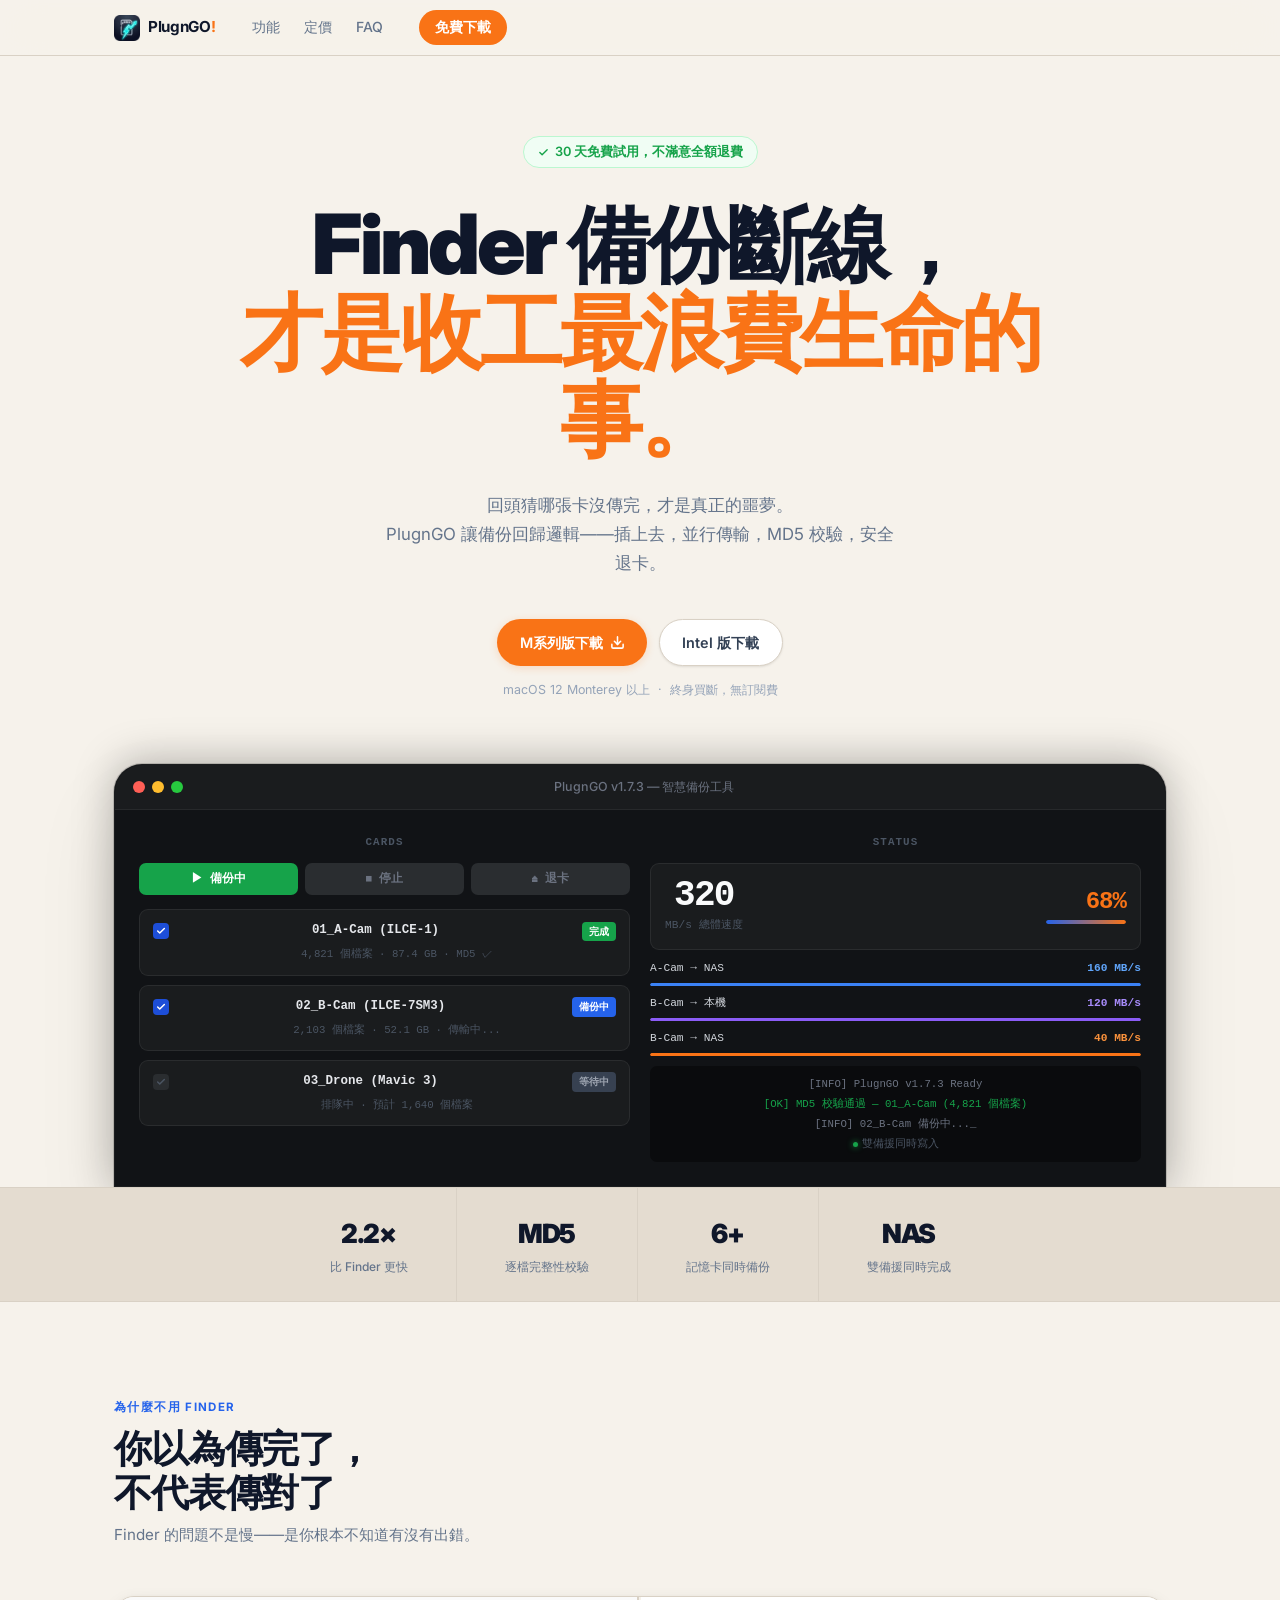
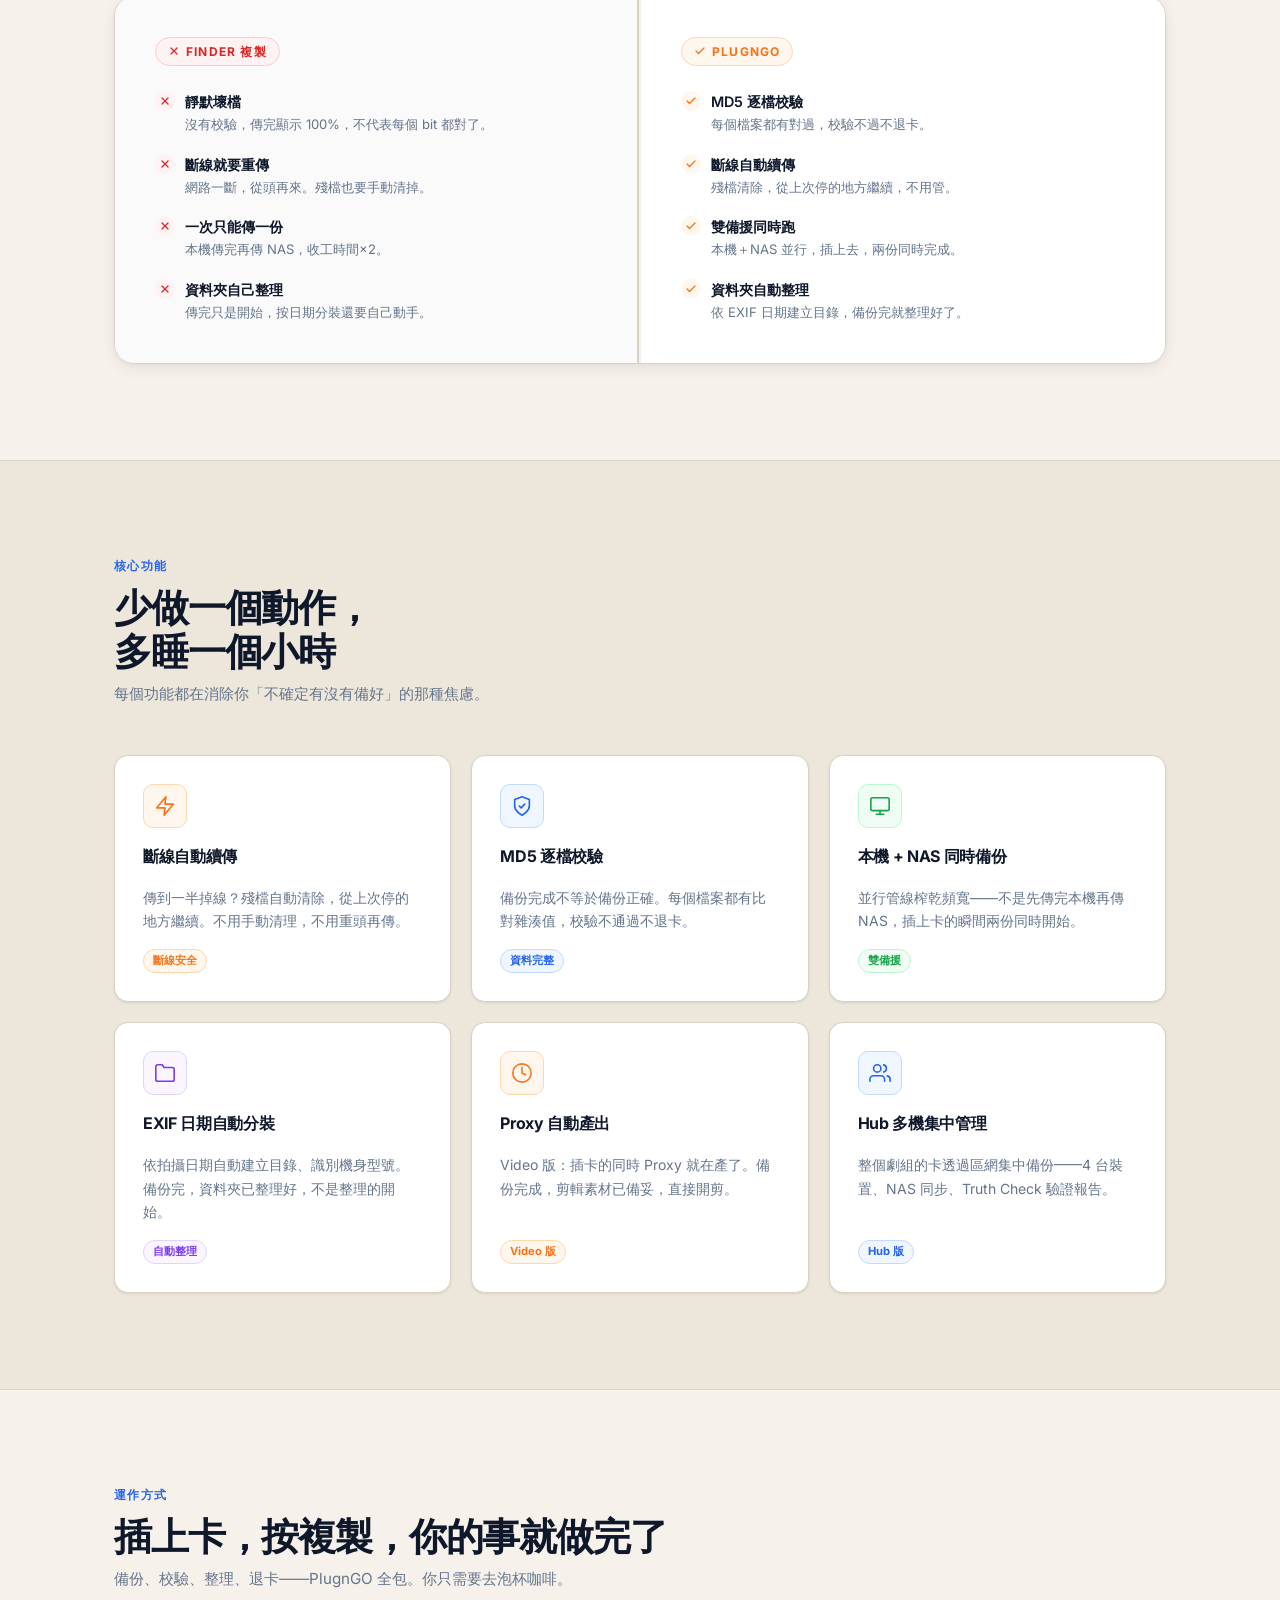
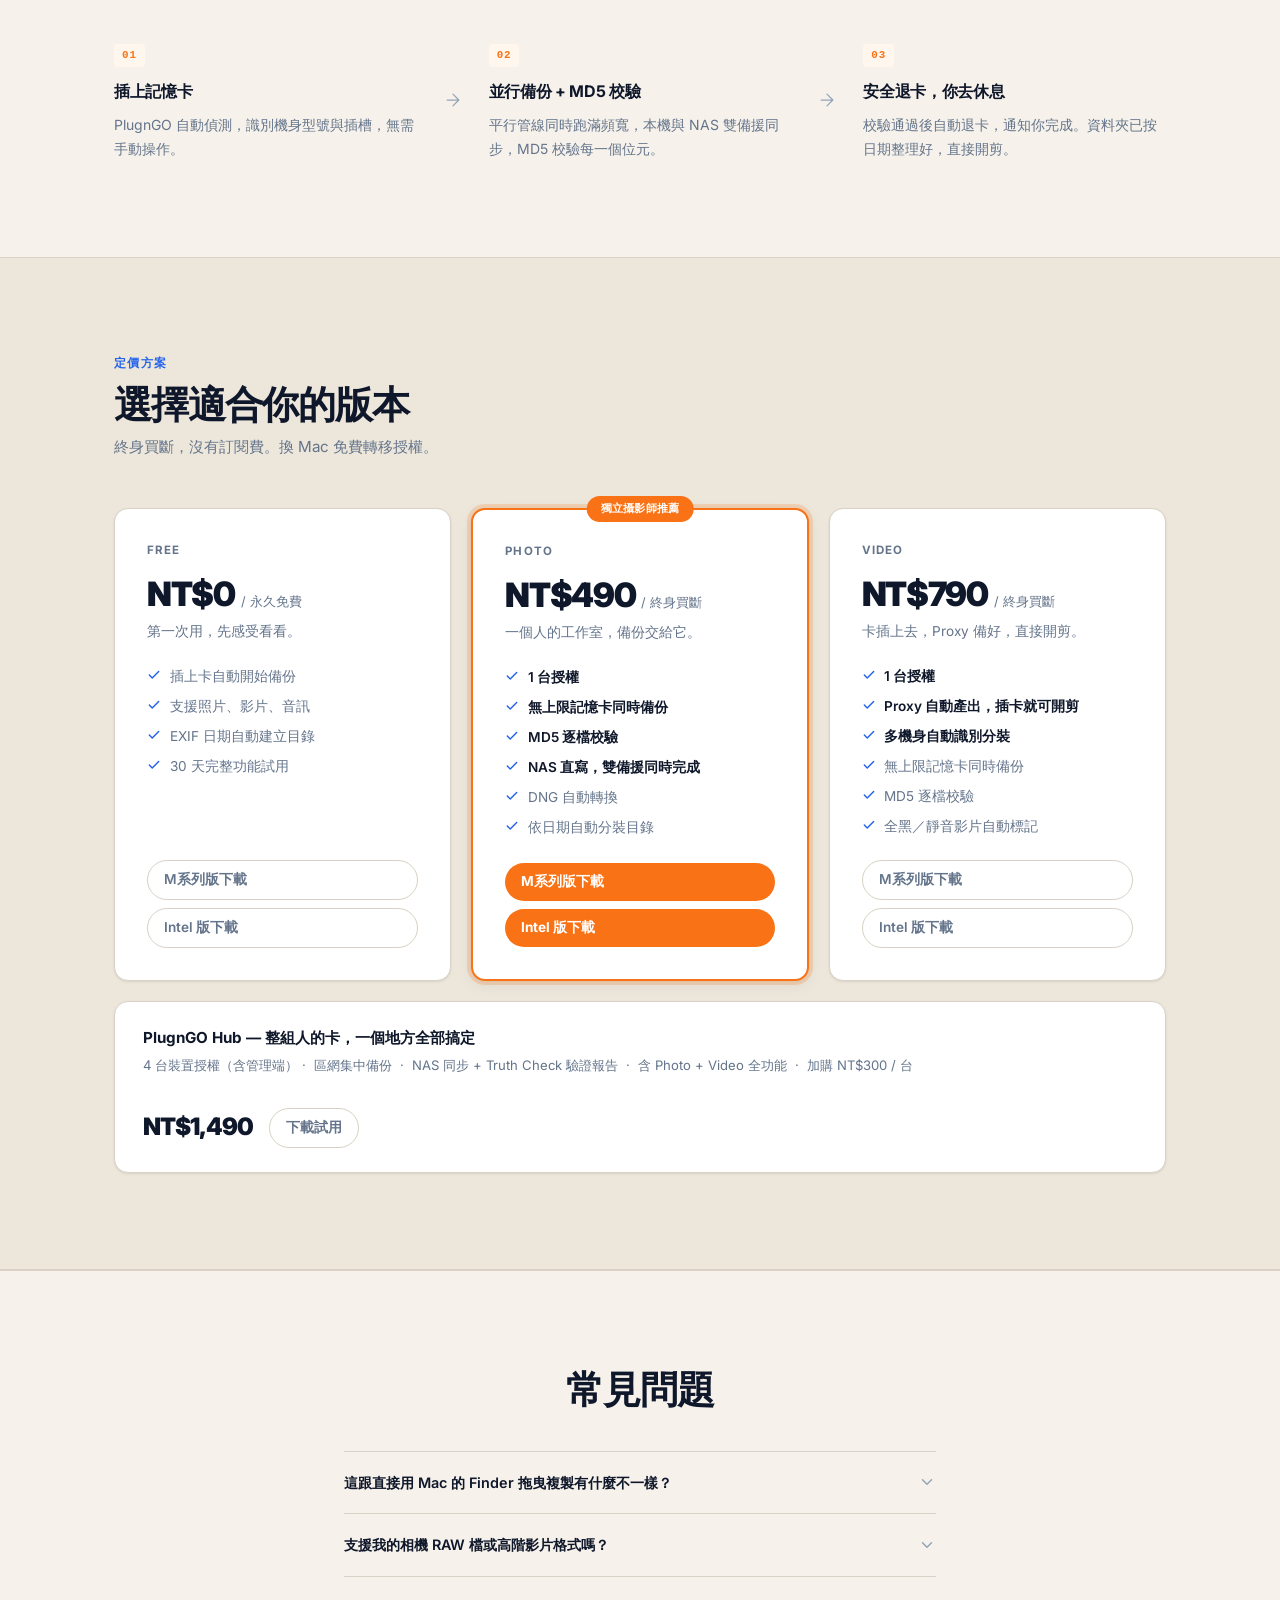
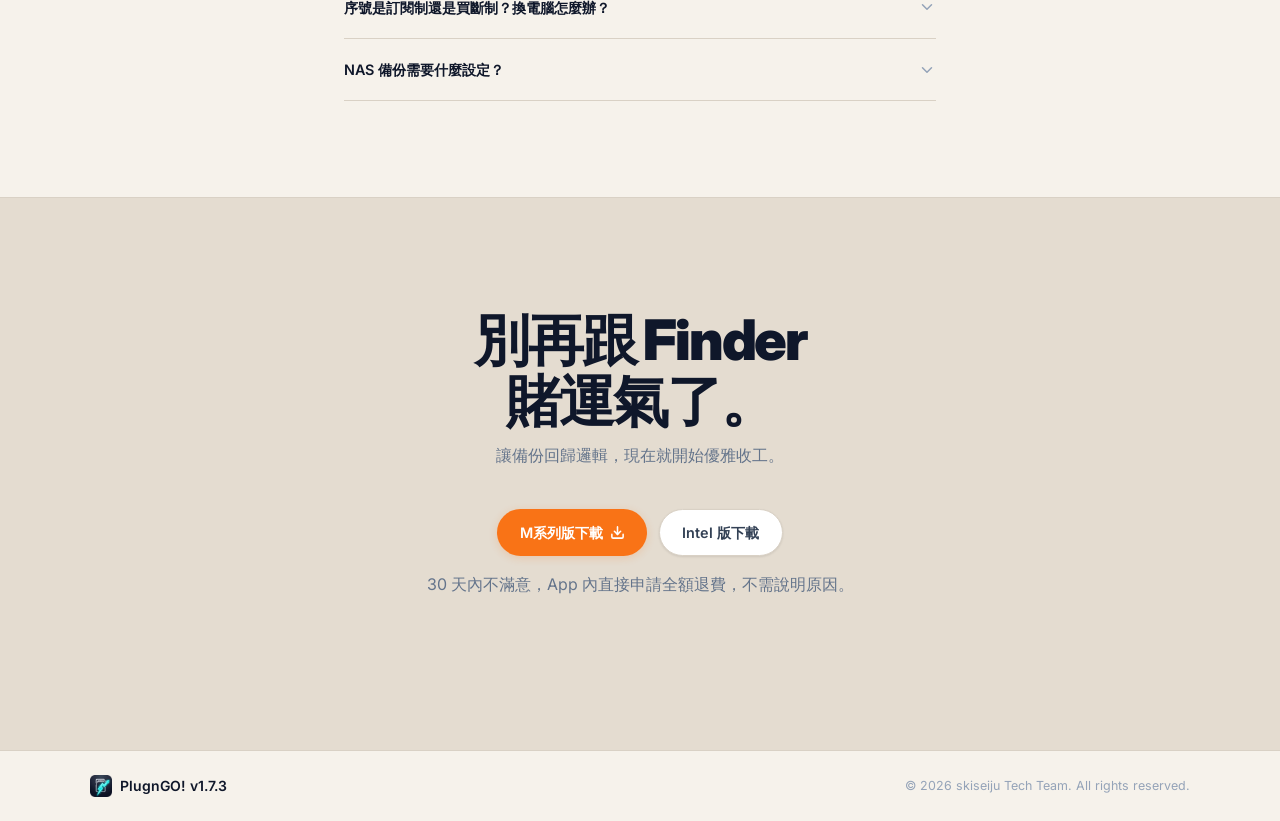
==== commit 844f4381: "revert: 還原 EXIF 特色說明修改" ====
--- a/index.html
+++ b/index.html
@@ -4,762 +4,638 @@
 <head>
     <meta charset="UTF-8">
     <meta name="viewport" content="width=device-width, initial-scale=1.0">
-    <title>PlugnGO! - 智慧備份工具</title>
+    <title>PlugnGO — 攝影師的智慧備份工具</title>
+    <meta name="description" content="專為攝影師設計的自動備份工具。插上記憶卡，自動備份、MD5 校驗、安全退卡。比 Finder 快 2.2 倍。">
+    <link rel="preconnect" href="https://fonts.googleapis.com">
+    <link rel="preconnect" href="https://fonts.gstatic.com" crossorigin>
+    <link href="https://fonts.googleapis.com/css2?family=Inter:wght@300;400;500;600;700;800;900&display=swap" rel="stylesheet">
     <link rel="stylesheet" href="style.css">
-    <link
-        href="https://fonts.googleapis.com/css2?family=SF+Pro+Display:wght@400;600;800&family=Inter:wght@400;500;700&display=swap"
-        rel="stylesheet">
 </head>
 
 <body>
-    <div class="background-grid"></div>
-    <div class="blob blob-1"></div>
-    <div class="blob blob-2"></div>
-
-    <!-- Navigation -->
-    <nav class="navbar">
-        <div class="nav-container">
-            <div class="logo">
-                <img src="assets/logo.png" alt="PlugnGO Logo" class="logo-img">
-                <span class="logo-text">PlugnGO<span class="accent">!</span></span>
-            </div>
-            <div class="nav-links">
-                <a href="#features">核心痛點解決</a>
-                <a href="#workflow">自動化流程</a>
-                <a href="#pricing">定價方案</a>
-                <a href="#faq">常見問題</a>
-            </div>
-            <a href="#pricing" class="btn btn-outline">取得下載連結</a>
+    <a href="#main" class="skip-link">跳至主要內容</a>
+
+    <!-- NAV -->
+    <header class="nav" role="banner">
+        <div class="nav-inner">
+            <a href="#" class="logo" aria-label="PlugnGO 首頁">
+                <img src="assets/logo.png" alt="" width="26" height="26" aria-hidden="true">
+                <span>PlugnGO<span class="logo-accent">!</span></span>
+            </a>
+            <nav aria-label="主要導覽">
+                <ul class="nav-links">
+                    <li><a href="#features">功能</a></li>
+                    <li><a href="#pricing">定價</a></li>
+                    <li><a href="#faq">FAQ</a></li>
+                </ul>
+            </nav>
+            <a href="#pricing" class="btn-nav">免費下載</a>
+            <button class="hamburger" aria-expanded="false" aria-label="開啟選單">
+                <span></span><span></span><span></span>
+            </button>
         </div>
-    </nav>
-
-    <!-- Hero Section -->
-    <section class="hero" id="home">
-        <div class="hero-content reveal">
-            <div class="hero-badge">v1.7.2 macOS 原生極速版已發佈</div>
-            <h1 class="hero-title">還在深夜死盯進度條？<br><span class="gradient-text">收工過檔，不該是場惡夢。</span></h1>
-            <p class="hero-subtitle">
-                專為平面攝影師、動態錄影團隊與獨立創作者打造的 macOS 極速過檔神器。
-                一鍵插入，雙重備份、資料校驗、場記分裝全自動搞定，讓你把寶貴的肝留給剪接。
-            </p>
-            <div class="hero-cta" style="flex-wrap: wrap; gap: 1rem;">
-                <a href="https://github.com/skiseiju/plugngo-website/releases/download/v1.7.2/PlugnGO-v1.7.2-Mac.dmg"
-                    class="btn btn-primary">下載 正式版 v1.7.2 (Apple Silicon) <span class="arrow">↓</span></a>
-                <a href="https://github.com/skiseiju/plugngo-website/releases/download/v1.7.2/PlugnGO-v1.7.2-Intel.dmg"
-                    class="btn btn-outline" style="border-color: rgba(255,255,255,0.3); color: var(--text-sec);">下載 正式版
-                    v1.7.2 (Intel) <span class="arrow">↓</span></a>
-                <a href="#features" class="btn btn-secondary"
-                    style="width: 100%; justify-content: center;">看看它能為你省下多少時間</a>
+    </header>
+
+    <div class="mobile-nav" id="mobile-nav">
+        <a href="#features">功能</a>
+        <a href="#pricing">定價</a>
+        <a href="#faq">FAQ</a>
+        <a href="#pricing" class="mobile-cta-link">免費下載</a>
+    </div>
+
+    <main id="main">
+
+        <!-- HERO -->
+        <section class="hero">
+            <div class="hero-container">
+
+                <div class="hero-badge">
+                    <svg width="11" height="11" viewBox="0 0 24 24" fill="none" stroke="currentColor" stroke-width="3" stroke-linecap="round" stroke-linejoin="round" aria-hidden="true"><polyline points="20 6 9 17 4 12"/></svg>
+                    30 天免費試用，不滿意全額退費
+                </div>
+
+                <h1 class="hero-h1">
+                    Finder 備份斷線，<br>
+                    <span class="line-accent">才是收工最浪費生命的事。</span>
+                </h1>
+
+                <p class="hero-sub">
+                    回頭猜哪張卡沒傳完，才是真正的噩夢。<br>
+                    PlugnGO 讓備份回歸邏輯——插上去，並行傳輸，MD5 校驗，安全退卡。
+                </p>
+
+                <div class="hero-cta-row">
+                    <a href="https://github.com/skiseiju/plugngo-website/releases/download/v1.7.3/PlugnGO-v1.7.3-Mac.dmg"
+                       class="btn btn-primary"
+                       aria-label="下載 PlugnGO M系列版">
+                        M系列版下載
+                        <svg width="15" height="15" viewBox="0 0 24 24" fill="none" stroke="currentColor" stroke-width="2.5" stroke-linecap="round" stroke-linejoin="round" aria-hidden="true"><path d="M21 15v4a2 2 0 0 1-2 2H5a2 2 0 0 1-2-2v-4"/><polyline points="7 10 12 15 17 10"/><line x1="12" y1="15" x2="12" y2="3"/></svg>
+                    </a>
+                    <a href="https://github.com/skiseiju/plugngo-website/releases/download/v1.7.3/PlugnGO-v1.7.3-Intel.dmg"
+                       class="btn btn-ghost"
+                       aria-label="下載 PlugnGO Intel 版">
+                        Intel 版下載
+                    </a>
+                </div>
+                <p class="hero-fine">macOS 12 Monterey 以上 &nbsp;·&nbsp; 終身買斷，無訂閱費</p>
+
+                <!-- Full-width app mockup -->
+                <div class="hero-mockup" aria-hidden="true">
+                    <div class="win-titlebar">
+                        <div class="win-dots">
+                            <span class="dot dot-red"></span>
+                            <span class="dot dot-yellow"></span>
+                            <span class="dot dot-green"></span>
+                        </div>
+                        <span class="win-title">PlugnGO v1.7.3 — 智慧備份工具</span>
+                    </div>
+                    <div class="win-body">
+                        <div class="win-col">
+                            <div class="win-section-title">CARDS</div>
+                            <div class="app-buttons">
+                                <div class="app-btn app-btn-start">▶ 備份中</div>
+                                <div class="app-btn app-btn-stop">■ 停止</div>
+                                <div class="app-btn app-btn-eject">⏏ 退卡</div>
+                            </div>
+                            <div class="app-card">
+                                <div class="app-card-top">
+                                    <div class="card-check">
+                                        <svg viewBox="0 0 24 24" fill="none" stroke="#fff" stroke-width="3.5" stroke-linecap="round" stroke-linejoin="round"><polyline points="20 6 9 17 4 12"/></svg>
+                                    </div>
+                                    <span class="card-label">01_A-Cam (ILCE-1)</span>
+                                    <span class="card-tag card-tag-done">完成</span>
+                                </div>
+                                <div class="card-meta">4,821 個檔案 · 87.4 GB · MD5 ✓</div>
+                            </div>
+                            <div class="app-card">
+                                <div class="app-card-top">
+                                    <div class="card-check">
+                                        <svg viewBox="0 0 24 24" fill="none" stroke="#fff" stroke-width="3.5" stroke-linecap="round" stroke-linejoin="round"><polyline points="20 6 9 17 4 12"/></svg>
+                                    </div>
+                                    <span class="card-label">02_B-Cam (ILCE-7SM3)</span>
+                                    <span class="card-tag card-tag-active">備份中</span>
+                                </div>
+                                <div class="card-meta">2,103 個檔案 · 52.1 GB · 傳輸中...</div>
+                            </div>
+                            <div class="app-card">
+                                <div class="app-card-top">
+                                    <div class="card-check" style="background:#2a2d30;">
+                                        <svg viewBox="0 0 24 24" fill="none" stroke="#4b5563" stroke-width="3.5" stroke-linecap="round" stroke-linejoin="round"><polyline points="20 6 9 17 4 12"/></svg>
+                                    </div>
+                                    <span class="card-label">03_Drone (Mavic 3)</span>
+                                    <span class="card-tag card-tag-wait">等待中</span>
+                                </div>
+                                <div class="card-meta">排隊中 · 預計 1,640 個檔案</div>
+                            </div>
+                        </div>
+
+                        <div class="win-col">
+                            <div class="win-section-title">STATUS</div>
+                            <div class="win-monitor">
+                                <div>
+                                    <div class="mon-speed-num">320</div>
+                                    <div class="mon-speed-unit">MB/s 總體速度</div>
+                                </div>
+                                <div class="mon-right">
+                                    <div class="mon-pct">68%</div>
+                                    <div class="mon-bar"><div class="mon-fill"></div></div>
+                                </div>
+                            </div>
+                            <div class="task-item">
+                                <div class="task-info">
+                                    <span class="task-name">A-Cam → NAS</span>
+                                    <span class="task-speed s1">160 MB/s</span>
+                                </div>
+                                <div class="task-bar"><div class="task-fill f1"></div></div>
+                            </div>
+                            <div class="task-item">
+                                <div class="task-info">
+                                    <span class="task-name">B-Cam → 本機</span>
+                                    <span class="task-speed s2">120 MB/s</span>
+                                </div>
+                                <div class="task-bar"><div class="task-fill f2"></div></div>
+                            </div>
+                            <div class="task-item">
+                                <div class="task-info">
+                                    <span class="task-name">B-Cam → NAS</span>
+                                    <span class="task-speed s3">40 MB/s</span>
+                                </div>
+                                <div class="task-bar"><div class="task-fill f3"></div></div>
+                            </div>
+                            <div class="win-log">
+                                <span class="log-line log-info">[INFO] PlugnGO v1.7.3 Ready</span>
+                                <span class="log-line log-ok">[OK] MD5 校驗通過 — 01_A-Cam (4,821 個檔案)</span>
+                                <span class="log-line log-info">[INFO] 02_B-Cam 備份中...<span class="cursor">_</span></span>
+                                <span class="log-line"><span class="status-dot"></span>雙備援同時寫入</span>
+                            </div>
+                        </div>
+                    </div>
+                </div>
+
+            </div>
+        </section>
+
+        <!-- STATS -->
+        <div class="stats-strip">
+            <div class="container stats-inner">
+                <div class="stat-item">
+                    <span class="stat-num">2.2×</span>
+                    <span class="stat-label">比 Finder 更快</span>
+                </div>
+                <div class="stat-divider" aria-hidden="true"></div>
+                <div class="stat-item">
+                    <span class="stat-num">MD5</span>
+                    <span class="stat-label">逐檔完整性校驗</span>
+                </div>
+                <div class="stat-divider" aria-hidden="true"></div>
+                <div class="stat-item">
+                    <span class="stat-num">6+</span>
+                    <span class="stat-label">記憶卡同時備份</span>
+                </div>
+                <div class="stat-divider" aria-hidden="true"></div>
+                <div class="stat-item">
+                    <span class="stat-num">NAS</span>
+                    <span class="stat-label">雙備援同時完成</span>
+                </div>
             </div>
         </div>
-        <div class="hero-visual reveal-delay">
-            <div class="glass-card mockup">
-                <div class="mockup-header">
-                    <div class="dots">
-                        <span></span><span></span><span></span>
-                    </div>
-                    <div class="mockup-title">PlugnGO v1.7.2 - 智慧備份工具</div>
-                </div>
-                <div class="mockup-body mockup-app-layout">
-                    <!-- Left Column -->
-                    <div class="app-left">
-                        <div class="app-section-title" style="margin-top: 0;">來源與配置</div>
-                        <div class="app-buttons">
-                            <div class="app-btn btn-start">▶ 開始備份</div>
-                            <div class="app-btn btn-stop">■ 停止</div>
-                            <div class="app-btn btn-eject" style="background: #3A3A3C;">⏏ 退出全部</div>
-                        </div>
-                        <div class="app-section-title">已偵測記憶卡</div>
-                        <div class="app-card">
-                            <div class="card-top">
-                                <div class="card-check">✓</div>
-                                <div class="card-title">[Untitled] 119.1GB</div>
-                                <div class="card-badge green-badge">0222-L1</div>
-                                <div class="card-eject-btn">⏏</div>
-                            </div>
-                            <div class="card-bot">🔌 WFS-U (10 Gb/s) | 📄 20260215_140526_ILCE-1_...</div>
-                        </div>
-                        <div class="app-card">
-                            <div class="card-top">
-                                <div class="card-check">✓</div>
-                                <div class="card-title">[Untitled] 119.1GB</div>
-                                <div class="card-badge green-badge">0223-L0</div>
-                                <div class="card-eject-btn">⏏</div>
-                            </div>
-                            <div class="card-bot">🔌 WFS-U (10 Gb/s) | 📄 20260206_172948_ILCE-1_...</div>
-                        </div>
-                        <div class="app-section-title">備份設定</div>
-                        <div class="app-settings-box">
-                            <div class="input-row">/Volumes/Working 2T</div>
-                            <div class="sub-text">🔌 已識別連線：ASM236X series (5 Gb/s)</div>
-                        </div>
-                    </div>
-                    <!-- Right Column -->
-                    <div class="app-right">
-                        <div class="app-section-title" style="margin-top: 0;">任務與監控</div>
-                        <div class="app-monitor">
-                            <div class="mon-left">
-                                <div class="mon-label">總體速度</div>
-                                <div class="mon-val">320 <span class="mon-unit">MB/s</span></div>
-                            </div>
-                            <div class="mon-right">
-                                <div class="mon-pct pulse-text">42%</div>
-                                <div class="mon-bar">
-                                    <div class="mon-fill glow-fill" style="width: 42%;"></div>
-                                </div>
-                            </div>
-                        </div>
-                        <div class="app-section-title">進行中任務</div>
-                        <div class="app-task-box">
-                            <div class="app-task">
-                                <div class="task-head">
-                                    <span class="t-name">0222-L1</span>
-                                    <span class="t-status pulse-text">正在拷貝照片... 160 MB/s</span>
-                                </div>
-                                <div class="t-bar">
-                                    <div class="t-fill anim-fill" style="width: 60%;"></div>
-                                </div>
-                            </div>
-                            <div class="app-task" style="margin-top: 8px;">
-                                <div class="task-head">
-                                    <span class="t-name">0223-L0</span>
-                                    <span class="t-status pulse-text">正在拷貝影片... 160 MB/s</span>
-                                </div>
-                                <div class="t-bar">
-                                    <div class="t-fill anim-fill" style="width: 25%;"></div>
-                                </div>
-                            </div>
-                        </div>
-                        <div class="app-section-title">>_ 系統日誌</div>
-                        <div class="app-log">
-                            <div class="log-body">
-                                [INFO] PlugnGO v1.7.2 Components Ready.<br>
-                                [INFO] [系統] 偵測到 SD 卡變更 (目前: 6)<br>
-                                [INFO] ====== 開始備份 ======<br>
-                                <span class="log-blink">_</span>
-                            </div>
-                        </div>
-                    </div>
-                </div>
-            </div>
-        </div>
-    </section>
-
-    <!-- Target Audience (Use Cases) Section -->
-    <section class="use-cases" id="audience">
-        <div class="section-header reveal">
-            <h2>這套工具，<span class="accent">為誰而生？</span></h2>
-            <p>不論你是單兵作戰還是團隊大編制，PlugnGO 都能成為你最重要的裝備。（支援照片、影片、音訊格式）</p>
-        </div>
-        <div class="use-case-grid">
-            <div class="use-case-card reveal">
-                <div class="uc-emoji">💍</div>
-                <div class="uc-content">
-                    <h3>婚禮攝影師</h3>
-                    <p>「雙機作業、四張卡片，回家累癱還要手動過檔？PlugnGO 一鍵插入，幫你自動分好 A/B 側機身，再累也不怕眼花存錯檔。」</p>
-                </div>
-            </div>
-            <div class="use-case-card reveal">
-                <div class="uc-emoji">🎬</div>
-                <div class="uc-content">
-                    <h3>劇組 DIT 與動態攝影團隊</h3>
-                    <p>「高單價專案容不下一次壞檔失誤！軍規級 MD5 校驗與精確的插槽管理，讓你在片場備份時能百分之百安心交件。」</p>
-                </div>
-            </div>
-            <div class="use-case-card reveal">
-                <div class="uc-emoji">🎥</div>
-                <div class="uc-content">
-                    <h3>YouTuber 獨立創作者</h3>
-                    <p>「素材沒分類永遠找不到？背景自動 DNG 轉檔與依日期建檔，打開 PR / FCP 時素材都已經就位於軌道上。」</p>
-                </div>
-            </div>
-        </div>
-    </section>
-
-    <!-- Features Section -->
-    <section class="features" id="features">
-        <div class="section-header reveal">
-            <h2>真正懂影像工作者的<span class="accent">自動化革命</span></h2>
-            <p>告別傳統檔案總管的拖拉與混亂，用自動化釋放你寶貴的後製工時。告別手工搬檔的膽戰心驚。</p>
-        </div>
-        <div class="feature-grid">
-            <div class="feature-card reveal">
-                <div class="feature-icon blue">🗂</div>
-                <h3>不會再有一堆「未命名檔案夾」</h3>
-                <p>拍完累得半死，還要在一堆亂碼資料夾中找素材？系統深度讀取 RAW 檔 EXIF，按「實際拍攝日期」自動分裝建檔，A-roll 影片與照片物理分離，整理素材從此成為全自動機器活。</p>
-            </div>
-            <div class="feature-card reveal">
-                <div class="feature-icon green">⚡️</div>
-                <h3>不挑讀卡機，滿插也能準確辨識</h3>
-                <p>別人會卡住的複雜多槽陣列讀卡機 (如 Kingston Workflow)，我們用 macOS 底層 I/O 尋址精準拆解！每一張卡都能抓出專屬「插槽編號」，6張卡同時過檔也絕不覆蓋、不迷路。</p>
-            </div>
-            <div class="feature-card reveal">
-                <div class="feature-icon red">🛡</div>
-                <h3>比你還怕素材不見：100% 寫入校驗</h3>
-                <p>「檔案到底有沒有複製成功？」別靠人眼確認。每一筆資料背後都緊跟著軍規級 MD5 雜湊校驗與磁碟健康度巡邏，徹底杜絕因線材老化導致的「靜默壞檔」。</p>
-            </div>
-            <div class="feature-card reveal">
-                <div class="feature-icon purple">🚀</div>
-                <h3>榨乾 Type-C 頻寬的極速引擎</h3>
-                <p>為什麼別人過檔這麼慢？因為系統是單線排隊。我們為每一張卡配置獨立的伺服器級 Rsync 傳輸管線，同步平行寫入，把 Thunderbolt / USB 3.2 Gen2 的效能逼出極限。</p>
-            </div>
-        </div>
-    </section>
-
-    <!-- Benchmarks Section -->
-    <section class="benchmarks" id="benchmarks">
-        <div class="section-header reveal">
-            <h2>天下武功，<span class="accent">唯快不破</span></h2>
-            <p>把省下的時間，投資在值得創作的畫面裡。</p>
-        </div>
-        <div class="benchmark-container reveal">
-            <div class="bench-desc">
-                <h3>拷貝實測：200GB 雙卡併行傳輸</h3>
-                <p>將兩張滿載的 V90 SDXC 記憶卡 (總計 200GB 影音素材) 同時備份到外接 SSD。PlugnGO 的底層平行伺服器引擎，徹底榨乾頻寬。</p>
-            </div>
-            <div class="bench-chart">
-                <div class="b-row">
-                    <span class="b-label">傳統 Finder 拖曳 (單線程)</span>
-                    <div class="b-bar-container">
-                        <div class="b-bar b-finder" style="width: 100%;"></div>
-                        <span class="b-time">18 分鐘</span>
-                    </div>
-                </div>
-                <div class="b-row">
-                    <span class="b-label">PlugnGO 智慧備份 (平行管線)</span>
-                    <div class="b-bar-container">
-                        <div class="b-bar b-pgo" style="width: 44%;"></div>
-                        <span class="b-time">8 分鐘</span>
-                    </div>
-                </div>
-            </div>
-        </div>
-    </section>
-
-    <!-- Workflow Section -->
-    <section class="workflow" id="workflow">
-        <div class="section-header reveal">
-            <h2>四步全自動，<span class="accent">然後就能去睡覺了</span></h2>
-            <p>拍完片不用再熬夜當人肉讀卡機，PlugnGO 讓你提早收工下班。</p>
-        </div>
-        <div class="workflow-timeline">
-            <div class="workflow-line"></div>
-            <div class="workflow-step reveal">
-                <div class="step-number">1</div>
-                <div class="step-content text-right">
-                    <h3>插卡自動偵測，免去手動尋找</h3>
-                    <p>將讀卡機插滿！系統的 5 秒快取引擎會「瞬間」載入所有硬體規格並抓取相機機身序號，無論卡片再怎麼亂，程式都能一眼看穿誰是誰。</p>
-                </div>
-            </div>
-            <div class="workflow-step reveal">
-                <div class="step-number">2</div>
-                <div class="step-content text-left">
-                    <h3>按「開始」後，連 DNG 轉檔都幫你做完</h3>
-                    <p>勾選 Adobe DNG 無縫管線，RAW 檔剛搬進硬碟，系統就直接在背景接力轉檔。睡醒後，進 Lightroom 修圖的素材已經全部備妥。</p>
-                </div>
-            </div>
-            <div class="workflow-step reveal">
-                <div class="step-number">3</div>
-                <div class="step-content text-right">
-                    <h3>NAS 無縫熱備援，雙軌同步寫入</h3>
-                    <p>除了主要的工作碟，系統可透過多重路徑設定，同步將鏡像副本寫入外接 NAS 或備份碟。不必痴痴等第一份拷貝完再手動拖第二份。</p>
-                </div>
-            </div>
-            <div class="workflow-step reveal">
-                <div class="step-number">4</div>
-                <div class="step-content text-left">
-                    <h3>資料安全落地，系統自動退卡</h3>
-                    <p>雙重目錄核對與校驗通過後，才會亮起綠燈並「安全彈出」磁碟。看見退出提示，你就可以安心拔卡，準備明天再戰。</p>
-                </div>
-            </div>
-        </div>
-    </section>
-
-    <!-- Automation Showcase Section (Visuals) -->
-    <section class="automation-showcase" id="showcase">
-        <div class="section-header reveal">
-            <h2>這就是所謂的<span class="accent">「一鍵下班」</span></h2>
-            <p>按下開始，去沖杯咖啡、甚至直接去溫暖的床上睡覺。不用手動拖拉檔案、不用肉眼比對。系統會同時榨乾四條頻寬，並把檔案排得像藝術品一樣整齊。</p>
-        </div>
-
-        <div class="showcase-container reveal">
-            <!-- Animation 1: 4 Cards processing -->
-            <div class="glass-card visual-panel">
-                <div class="v-panel-header">
-                    <div class="v-title">⚡️ 並行管線全力運作中 (4/4)</div>
-                </div>
-                <div class="v-panel-body">
-                    <div class="anim-task">
-                        <div class="at-info"><span class="at-name">01_A-Cam (ILCE-1)</span><span class="at-speed">320
-                                MB/s</span></div>
-                        <div class="at-bar-bg">
-                            <div class="at-bar-fill fill-1"></div>
-                        </div>
-                    </div>
-                    <div class="anim-task">
-                        <div class="at-info"><span class="at-name">02_B-Cam (ILCE-7SM3)</span><span class="at-speed">280
-                                MB/s</span></div>
-                        <div class="at-bar-bg">
-                            <div class="at-bar-fill fill-2"></div>
-                        </div>
-                    </div>
-                    <div class="anim-task">
-                        <div class="at-info"><span class="at-name">03_Drone (Mavic 3)</span><span class="at-speed">150
-                                MB/s</span></div>
-                        <div class="at-bar-bg">
-                            <div class="at-bar-fill fill-3"></div>
-                        </div>
-                    </div>
-                    <div class="anim-task">
-                        <div class="at-info"><span class="at-name">04_Audio (F6)</span><span class="at-speed">80
-                                MB/s</span></div>
-                        <div class="at-bar-bg">
-                            <div class="at-bar-fill fill-4"></div>
-                        </div>
-                    </div>
-                </div>
-                <div class="v-panel-footer">
-                    <span class="pulse-text" style="color:#30D158; font-size: 0.85rem; font-weight: bold;">[系統] 正在同步備份至
-                        NAS 與本機 SSD...</span>
-                </div>
-            </div>
-
-            <!-- Path arrow -->
-            <div class="showcase-arrow">
-                <svg width="40" height="40" viewBox="0 0 24 24" fill="none" stroke="currentColor" stroke-width="2"
-                    stroke-linecap="round" stroke-linejoin="round">
-                    <path d="M5 12h14M12 5l7 7-7 7" />
-                </svg>
-            </div>
-
-            <!-- Animation 2: Finder Structure -->
-            <div class="glass-card visual-finder">
-                <div class="mockup-header" style="border-bottom: 1px solid rgba(255,255,255,0.1);">
-                    <div class="dots"><span></span><span></span><span></span></div>
-                    <div class="mockup-title">Finder - 工作磁碟</div>
-                </div>
-                <div class="finder-layout">
-                    <div class="finder-sidebar">
-                        <div class="fs-item active">🎬 工作磁碟</div>
-                        <div class="fs-item">☁️ NAS 遠端備份</div>
-                    </div>
-                    <div class="finder-body">
-                        <div class="f-row f-header">
-                            <span class="f-col-name">名稱</span>
-                        </div>
-                        <div class="f-folder-group">
-                            <div class="f-row f-parent">
-                                <span class="f-col-name">📁 2026-02-24_Commercial_Shoot</span>
-                            </div>
-                            <!-- Nested items -->
-                            <div class="f-row f-child anim-pop-1">
-                                <span class="f-col-name">🟦 01_A-Cam_ILCE-1</span>
-                            </div>
-                            <div class="f-row f-child anim-pop-2">
-                                <span class="f-col-name">🟦 02_B-Cam_ILCE-7SM3</span>
-                            </div>
-                            <div class="f-row f-child anim-pop-3">
-                                <span class="f-col-name">🟦 03_Drone_Mavic</span>
-                            </div>
-                            <div class="f-row f-child anim-pop-4">
-                                <span class="f-col-name">🎵 04_Audio_F6</span>
-                            </div>
-                            <div class="f-row f-child anim-pop-5">
-                                <span class="f-col-name" style="color:var(--accent-green);">✓
-                                    Transfer_Report_MD5.pdf</span>
-                            </div>
-                        </div>
-                    </div>
-                </div>
-            </div>
-
-            <!-- Path arrow 2 -->
-            <div class="showcase-arrow">
-                <svg width="40" height="40" viewBox="0 0 24 24" fill="none" stroke="currentColor" stroke-width="2"
-                    stroke-linecap="round" stroke-linejoin="round">
-                    <path d="M5 12h14M12 5l7 7-7 7" />
-                </svg>
-            </div>
-
-            <!-- Animation 3: Verification & Eject -->
-            <div class="glass-card visual-verify" style="flex: 1; min-width: 250px;">
-                <div class="v-panel-header">
-                    <div class="v-title">🛡️ MD5 校驗與安全退卡</div>
-                </div>
-                <div class="v-panel-body"
-                    style="display: flex; flex-direction: column; align-items: center; justify-content: center; padding: 2.5rem 1.5rem; gap: 1rem; text-align: center; overflow: hidden;">
-                    <div class="verify-icon" style="font-size: 3.5rem;">✅</div>
-                    <div class="verify-status"
-                        style="color: var(--accent-green); font-weight: bold; font-family: var(--font-heading); font-size: 1.1rem;">
-                        資料 100% 吻合</div>
-                    <div class="verify-sub" style="color: var(--text-sec); font-size: 0.85rem; margin-bottom: 0.5rem;">
-                        無壞檔風險，正在安全彈出...</div>
-                    <div class="eject-container"
-                        style="display: flex; gap: 0.5rem; flex-wrap: wrap; justify-content: center;">
-                        <div class="e-card anim-eject-1">SD1 ⏏</div>
-                        <div class="e-card anim-eject-2">SD2 ⏏</div>
-                        <div class="e-card anim-eject-3">SD3 ⏏</div>
-                        <div class="e-card anim-eject-4">SD4 ⏏</div>
-                    </div>
-                </div>
-            </div>
-        </div>
-    </section>
-
-    <!-- Placeholder for Pricing logic replacement -->
-
-    <!-- Latest Features Section -->
-    <section class="latest-features" id="latest-features" style="padding: 6rem 2rem;">
-        <div class="section-header reveal">
-            <h2>最新功能解鎖 <span class="accent">Latest Features</span></h2>
-            <p>不斷突破的自動化界限，只為讓您提前兩小時收工。</p>
-        </div>
-        <div
-            style="display: grid; grid-template-columns: repeat(auto-fit, minmax(400px, 1fr)); gap: 3rem; max-width: 1000px; margin: 0 auto;">
-            <!-- Major Feature 1 -->
-            <div class="glass-card reveal"
-                style="padding: 3rem; border: 1px solid rgba(48, 209, 88, 0.2); position: relative; overflow: hidden;">
-                <div
-                    style="position: absolute; top: -20px; right: -20px; font-size: 8rem; opacity: 0.03; font-weight: 800;">
-                    01</div>
-                <div style="font-size: 3rem; margin-bottom: 1.5rem;">📁</div>
-                <h3 style="font-size: 1.8rem; margin-bottom: 1rem; font-family: var(--font-heading);">全格式通用歸檔<br><span
-                        style="color: var(--accent-green); font-size: 1.2rem;">Universal Organization</span></h3>
-                <p style="color: var(--text-sec); line-height: 1.8; font-size: 1.1rem;">
-                    徹底打破「只有照片能分類」的限制。全新開發的檔案識別引擎，現在能同步處理 **照片、影片與聲音檔**。無論素材多雜，PlugnGO 都能依據真實建立時間，將它們物理分離建檔，實現真正的一鍵下班。
-                </p>
-            </div>
-            <!-- Major Feature 2 -->
-            <div class="glass-card reveal"
-                style="padding: 3rem; border: 1px solid rgba(10, 132, 255, 0.2); position: relative; overflow: hidden;">
-                <div
-                    style="position: absolute; top: -20px; right: -20px; font-size: 8rem; opacity: 0.03; font-weight: 800;">
-                    02</div>
-                <div style="font-size: 3rem; margin-bottom: 1.5rem;">⏱</div>
-                <h3 style="font-size: 1.8rem; margin-bottom: 1rem; font-family: var(--font-heading);">影音獨立日期擷取<br><span
-                        style="color: var(--accent-blue); font-size: 1.2rem;">Metadata Extraction</span></h3>
-                <p style="color: var(--text-sec); line-height: 1.8; font-size: 1.1rem;">不再受限於作業系統的檔案建立日期。我們深度支援影音專用
-                    **EXIF/Metadata 讀取**，即便是複雜的錄影編碼與 Log 格式，也能精確抓取相機內部的原始拍攝時間。這才是創作者需要的自動化。</p>
-            </div>
-            <!-- Major Feature 3 -->
-            <div class="glass-card reveal"
-                style="padding: 3rem; border: 1px solid rgba(255, 159, 10, 0.2); position: relative; overflow: hidden;">
-                <div
-                    style="position: absolute; top: -20px; right: -20px; font-size: 8rem; opacity: 0.03; font-weight: 800;">
-                    03</div>
-                <div style="font-size: 3rem; margin-bottom: 1.5rem;">📅</div>
-                <h3 style="font-size: 1.8rem; margin-bottom: 1rem; font-family: var(--font-heading);">跨日拍攝自動拆分<br><span
-                        style="color: var(--accent-orange, #FF9F0A); font-size: 1.2rem;">EXIF Date Auto-Split</span></h3>
-                <p style="color: var(--text-sec); line-height: 1.8; font-size: 1.1rem;">
-                    連拍好幾天才格式化的卡片？一張卡裡混了 2/21、3/23 兩個拍攝日期？開啟 EXIF 整理模式後，PlugnGO 會在備份完成後，自動依照每個檔案的<strong style="color: var(--text-primary);">實際拍攝日期</strong>重新歸檔，讓不同日期的素材各自就位，再也不用手動翻找。可隨時在設定中開關，不影響已備份的舊資料。
-                </p>
-            </div>
-        </div>
-    </section>
-
-    <section class="faq-section" id="faq" style="background: rgba(0,0,0,0.1); padding: 8rem 2rem;">
-        <div class="section-header reveal">
-            <h2>常見問題解答 <span class="accent">F.A.Q</span></h2>
-            <p>所有你在意的技術細節與授課問題，我們都已經為你想好了。</p>
-        </div>
-        <div class="faq-bubbles-container reveal"
-            style="max-width: 1200px; margin: 0 auto; display: flex; flex-direction: column; gap: 4rem;">
-
-            <!-- FAQ 1 -->
-            <div class="faq-bubble-group" style="display: flex; gap: 2rem; align-items: flex-start;">
-                <div class="q-bubble"
-                    style="background: var(--accent-blue); color: white; padding: 1.5rem 2rem; border-radius: 24px 24px 24px 4px; max-width: 45%; flex-shrink: 0; box-shadow: 0 10px 30px rgba(10, 132, 255, 0.2); position: relative;">
-                    <span style="font-weight: 700; font-size: 1.1rem;">🤔 這個跟直接用 Mac 的 Finder 拖曳複製有什麼不一樣？</span>
-                </div>
-                <div class="a-bubble"
-                    style="background: var(--card-bg); padding: 2rem; border-radius: 24px 24px 4px 24px; flex-grow: 1; border: 1px solid var(--border-color); box-shadow: 0 10px 40px rgba(0,0,0,0.3);">
-                    <p style="line-height: 1.8; color: var(--text-primary);">Finder 為了兼顧各種日常，使用的是串行處理
-                        (單執行緒)，且沒有嚴格的檔案校驗機制，一旦斷線就可能發生「靜默壞檔」。<br><br>PlugnGO 則是專為「大檔、多卡」設計了<b>並行資料管線</b>，速度更快，最重要的是加上了
-                        <b>MD5 Hash</b> 確保來源跟目標一字不差！
-                    </p>
-                </div>
-            </div>
-
-            <!-- FAQ 2 -->
-            <div class="faq-bubble-group"
-                style="display: flex; gap: 2rem; align-items: flex-start; flex-direction: row-reverse;">
-                <div class="q-bubble"
-                    style="background: var(--accent-purple); color: white; padding: 1.5rem 2rem; border-radius: 24px 24px 4px 24px; max-width: 45%; flex-shrink: 0; box-shadow: 0 10px 30px rgba(191, 90, 242, 0.2); text-align: right;">
-                    <span style="font-weight: 700; font-size: 1.1rem;">📷 支援我的相機 RAW 檔或錄影機的高階格式嗎？</span>
-                </div>
-                <div class="a-bubble"
-                    style="background: var(--card-bg); padding: 2rem; border-radius: 24px 24px 24px 4px; flex-grow: 1; border: 1px solid var(--border-color); box-shadow: 0 10px 40px rgba(0,0,0,0.3);">
-                    <p style="line-height: 1.8; color: var(--text-primary);">完全支援！無論是 Sony 的 ARW, 還是 Canon CR3, Nikon
-                        NEF, 相機的 MP4 還是電影機的 MXF、BRAW 等專業格式，底層核心引擎都能無損通過。</p>
-                </div>
-            </div>
-
-            <!-- FAQ 3 -->
-            <div class="faq-bubble-group" style="display: flex; gap: 2rem; align-items: flex-start;">
-                <div class="q-bubble"
-                    style="background: var(--accent-green); color: white; padding: 1.5rem 2rem; border-radius: 24px 24px 24px 4px; max-width: 45%; flex-shrink: 0; box-shadow: 0 10px 30px rgba(48, 209, 88, 0.2);">
-                    <span style="font-weight: 700; font-size: 1.1rem;">💰 專業版序號是訂閱制還是買斷制？可以更換電腦嗎？</span>
-                </div>
-                <div class="a-bubble"
-                    style="background: var(--card-bg); padding: 2rem; border-radius: 24px 24px 4px 24px; flex-grow: 1; border: 1px solid var(--border-color); box-shadow: 0 10px 40px rgba(0,0,0,0.3);">
-                    <p style="line-height: 1.8; color: var(--text-primary);">是<b>終身買斷制</b>！沒有坑人的訂閱費。這組序號會嚴格綁定您的 Mac
-                        硬體指紋以防盜版，但如果您日後換了新的 Mac 電腦，隨時可以聯絡我們免費解除舊電腦的授權並轉移到新機器上。</p>
-                </div>
-            </div>
-
-            <!-- FAQ 4 -->
-            <div class="faq-bubble-group"
-                style="display: flex; gap: 2rem; align-items: flex-start; flex-direction: row-reverse;">
-                <div class="q-bubble"
-                    style="background: #FFCC00; color: #000; padding: 1.5rem 2rem; border-radius: 24px 24px 4px 24px; max-width: 45%; flex-shrink: 0; box-shadow: 0 10px 30px rgba(255, 204, 0, 0.2); text-align: right;">
-                    <span style="font-weight: 700; font-size: 1.1rem;">🔒 安裝時跳出「無法打開」或「已損壞」怎麼辦？</span>
-                </div>
-                <div class="a-bubble"
-                    style="background: var(--card-bg); padding: 2rem; border-radius: 24px 24px 24px 4px; flex-grow: 1; border: 1px solid var(--border-color); box-shadow: 0 10px 40px rgba(0,0,0,0.3);">
-                    <p style="line-height: 1.8; color: var(--text-primary);">這是 Apple macOS 常見的安全防護機制
-                        (Gatekeeper)。<br><br>👉 <b>解決方法：</b>將 <code>PlugnGO.app</code> 拖入「應用程式」後，<b>不要直接雙擊</b>。請在圖示上
-                        <b>按右鍵 (或 Control+點擊) ➔ 選擇「打開」</b>。系統會再次詢問，此時只要點擊提示中的「打開」或「強制打開」，以後就可以正常雙擊執行了！
-                    </p>
-                </div>
-            </div>
-
-        </div>
-    </section>
-
-    <!-- Pricing / Features Matrix Section -->
-    <section class="pricing" id="pricing">
-        <div class="section-header reveal">
-            <h2>選擇適合您的版本</h2>
-            <p>從基礎備份到專業製片流程，我們為不同規模的創作者提供完美解決方案。</p>
-        </div>
-        <div class="pricing-cards">
-            <!-- Free Version -->
-            <div class="price-card reveal">
-                <div class="p-head">
-                    <h3>Free 免費版</h3>
-                    <div class="p-price">TWD 0</div>
-                    <p>插卡就備份，零設定上手</p>
-                </div>
-                <div class="p-body">
-                    <ul class="p-features">
-                        <li><i class="icon-check">✓</i> 最多 2 張記憶卡同時備份</li>
-                        <li><i class="icon-check">✓</i> 支援照片、影片、音訊格式</li>
-                        <li><i class="icon-check">✓</i> 自動讀取 EXIF 日期建檔</li>
-                        <li><i class="icon-check">✓</i> 備份完成自動安全退卡</li>
-                        <li><i class="icon-check">✓</i> 顯示所有硬體 I/O 與頻寬資訊</li>
-                        <li class="disabled"><i class="icon-x">✗</i> MD5 資料校驗</li>
-                        <li class="disabled"><i class="icon-x">✗</i> 依日期自動歸檔移動檔案</li>
-                        <li class="disabled"><i class="icon-x">✗</i> DNG 轉換 / Proxy 產出</li>
-                        <li class="disabled"><i class="icon-x">✗</i> NAS 直寫支援</li>
-                    </ul>
-                    <p class="upgrade-hint"
-                        style="font-size: 0.8rem; color: var(--accent-blue); margin-top: 1rem; text-align: center;">
-                        「需要備份更多張卡？升級 Photo 或 Video 版解鎖」</p>
-                </div>
-                <div class="p-foot">
-                    <a href="https://github.com/skiseiju/plugngo-website/releases/download/v1.7.2/PlugnGO-v1.7.2-Mac.dmg"
-                        class="btn btn-outline" style="width:100%;">開始免費體驗</a>
-                    <p style="font-size: 0.75rem; color: var(--text-dim); margin-top: 0.8rem; text-align: center;">30
-                        天內不滿意，App 內直接申請全額退費，不需說明原因。</p>
-                </div>
-            </div>
-
-            <!-- Photo Version -->
-            <div class="price-card reveal">
-                <div class="p-head">
-                    <h3>Photo 攝影師版</h3>
-                    <div class="p-price">NT$ 490 <span class="p-period">/ 終身</span></div>
-                    <p>平面攝影師首選，自動分類校驗</p>
-                </div>
-                <div class="p-body">
-                    <ul class="p-features">
-                        <li><i class="icon-check">✓</i> <strong>無上限記憶卡同時備份</strong></li>
-                        <li><i class="icon-check">✓</i> <strong>RAW 檔自動轉換 DNG</strong></li>
-                        <li><i class="icon-check">✓</i> <strong>軍規級 MD5 資料校驗</strong></li>
-                        <li><i class="icon-check">✓</i> <strong>NAS 直寫支援</strong></li>
-                        <li><i class="icon-check">✓</i> 依日期自動歸檔移動檔案</li>
-                        <li><i class="icon-check">✓</i> 支援照片、影片、音訊格式</li>
-                        <li><i class="icon-check">✓</i> 專屬售後與跨裝置授權轉移</li>
-                    </ul>
-                </div>
-                <div class="p-foot">
-                    <a href="#" class="btn btn-primary" style="width:100%;">立刻解鎖專業備份流程 →</a>
-                    <p style="font-size: 0.75rem; color: var(--text-dim); margin-top: 0.8rem; text-align: center;">30
-                        天內不滿意，App 內直接申請全額退費，不需說明原因。</p>
-                </div>
-            </div>
-
-            <!-- Video Version -->
-            <div class="price-card pro reveal">
-                <div class="pro-badge">影片工作者推薦</div>
-                <div class="p-head">
-                    <h3>Video 影片工作者版</h3>
-                    <div class="p-price">NT$ 790 <span class="p-period">/ 終身</span></div>
-                    <p>備份同時 Proxy 已經在跑</p>
-                </div>
-                <div class="p-body">
-                    <ul class="p-features">
-                        <li><i class="icon-check">✓</i> <strong>Proxy 自動產出 (4K/6K → 1080p)</strong></li>
-                        <li><i class="icon-check">✓</i> <strong>多機身自動識別 (A/B Cam)</strong></li>
-                        <li><i class="icon-check">✓</i> <strong>全黑/靜音影片自動標記</strong></li>
-                        <li><i class="icon-check">✓</i> 無上限記憶卡同時備份</li>
-                        <li><i class="icon-check">✓</i> 軍規級 MD5 資料校驗</li>
-                        <li><i class="icon-check">✓</i> NAS 直寫支援</li>
-                        <li><i class="icon-check">✓</i> 專屬售後與跨裝置授權轉移</li>
-                    </ul>
-                    <div class="workflow-compare"
-                        style="margin-top: 1rem; padding: 0.8rem; background: rgba(255,255,255,0.05); border-radius: 8px; font-size: 0.75rem; color: var(--text-sec);">
-                        <p style="margin-bottom: 0.5rem; color: var(--text-primary); font-weight: 600;">⚡️ 工作流對比：</p>
-                        <p>傳統：備份➔轉檔➔等待，耗時 2.5h</p>
-                        <p style="color: var(--accent-green);">PlugnGO：備份與 Proxy 同時跑，喝完咖啡直接剪接。</p>
-                    </div>
-                </div>
-                <div class="p-foot">
-                    <a href="#" class="btn btn-primary" style="width:100%;">省下等待，直接進剪接 →</a>
-                    <p style="font-size: 0.75rem; color: var(--text-dim); margin-top: 0.8rem; text-align: center;">30
-                        天內不滿意，App 內直接申請全額退費，不需說明原因。</p>
-                </div>
-            </div>
-
-            <!-- Hub Version -->
-            <div class="price-card reveal">
-                <div class="p-head">
-                    <h3>Hub 工作室版</h3>
-                    <div class="p-price">NT$ 1,490 <span class="p-period">/ 終身</span></div>
-                    <p>全功能通包，一套解決所有需求</p>
-                </div>
-                <div class="p-body">
-                    <ul class="p-features">
-                        <li><i class="icon-check">✓</i> <strong>包含所有 Photo 與 Video 功能</strong></li>
-                        <li><i class="icon-check">✓</i> <strong>4 台裝置授權 (含管理端)</strong></li>
-                        <li><i class="icon-check">✓</i> <strong>Truth Check 驗證報告 (PDF)</strong></li>
-                        <li><i class="icon-check">✓</i> 區網集中備份 (同步 NAS)</li>
-                        <li><i class="icon-check">✓</i> 授權離線快取 (30-90 天)</li>
-                        <li><i class="icon-check">✓</i> 加購授權 NT$ 300／台</li>
-                    </ul>
-                    <p style="font-size: 0.8rem; color: var(--text-sec); margin-top: 1rem; text-align: center;">
-                        「平面想試影片流？Hub 版讓您無需補差價。」</p>
-                </div>
-                <div class="p-foot">
-                    <a href="#" class="btn btn-outline disabled"
-                        style="width:100%; opacity: 0.6; cursor: not-allowed;">Hub 版即將推出</a>
-                    <p style="font-size: 0.75rem; color: var(--text-dim); margin-top: 0.8rem; text-align: center;">30
-                        天內不滿意，App 內直接申請全額退費，不需說明原因。</p>
-                </div>
-            </div>
-        </div>
-    </section>
-
-    <!-- AI Vision Section -->
-    <section class="ai-vision" id="ai-vision"
-        style="background: rgba(0,0,0,0.3); border-top: 1px solid var(--border-color);">
-        <div class="section-header reveal">
-            <div class="ai-badge"
-                style="display: inline-block; padding: 0.4rem 1rem; background: rgba(10, 132, 255, 0.1); color: var(--accent-blue); border-radius: 20px; font-size: 0.85rem; font-weight: 600; margin-bottom: 1rem;">
-                AI VISION 重磅外掛</div>
-            <h2>AI Vision 外掛</h2>
-            <p>備份在跑，AI 同時幫你濾廢片、分連拍、找最佳鏡頭。</p>
-        </div>
-        <div class="ai-pricing-container reveal"
-            style="display: grid; grid-template-columns: 1fr 1fr; gap: 2rem; max-width: 900px; margin: 0 auto 4rem auto;">
-            <div class="ai-card"
-                style="background: var(--card-bg); padding: 2rem; border-radius: 16px; border: 1px solid var(--border-color);">
-                <h3 style="margin-bottom: 0.5rem;">買斷版</h3>
-                <div class="p-price" style="font-size: 1.5rem; margin-bottom: 1.5rem;">NT$ 990 <span
-                        style="font-size: 0.9rem; color: var(--text-sec);">一次性</span></div>
-                <ul class="cl-list" style="font-size: 0.9rem;">
-                    <li>✓ 廢片偵測 (閉眼、失焦、曝光異常)</li>
-                    <li>✓ XMP 標記寫回 (Lr / C1 直接讀取)</li>
-                    <li>✓ 相似連拍群組化 & Best Shot 推薦</li>
-                    <li>✓ 重複鏡頭群組 & 最佳 Take 推薦</li>
-                    <li>✓ 音量異常自動標記</li>
-                    <li>✓ 完全離線，隱私不外洩</li>
-                </ul>
-                <a href="#" class="btn btn-primary" style="width: 100%; margin-top: 2rem; justify-content: center;">開始
-                    30 天免費試用 →</a>
-            </div>
-            <div class="ai-card"
-                style="background: var(--card-bg); padding: 2rem; border-radius: 16px; border: 1px solid var(--border-color); position: relative; overflow: hidden;">
-                <div
-                    style="position: absolute; top: 10px; right: -30px; background: var(--accent-blue); color: white; padding: 2px 40px; transform: rotate(45deg); font-size: 0.7rem; font-weight: bold;">
-                    PREMIUM</div>
-                <h3 style="margin-bottom: 0.5rem;">年訂閱版</h3>
-                <div class="p-price" style="font-size: 1.5rem; margin-bottom: 1.5rem;">NT$ 490 <span
-                        style="font-size: 0.9rem; color: var(--text-sec);">/ 年</span></div>
-                <ul class="cl-list" style="font-size: 0.9rem;">
-                    <li>✓ 包含買斷版所有功能</li>
-                    <li>✓ <strong>雲端增強美學模型 (持續更新)</strong></li>
-                    <li>✓ 優先搶先體驗 Phase 3 功能</li>
-                    <li>✓ 跨裝置雲端同步偏好</li>
-                </ul>
-                <a href="#" class="btn btn-outline"
-                    style="width: 100%; margin-top: 2rem; justify-content: center;">選擇訂閱方案 →</a>
-            </div>
-        </div>
-        <div class="ai-user-stories reveal"
-            style="display: grid; grid-template-columns: 1fr 1fr; gap: 4rem; max-width: 1000px; margin: 0 auto;">
-            <div class="story">
-                <h4 style="color: var(--accent-blue); margin-bottom: 1rem;">📸 平面攝影用戶</h4>
-                <p style="color: var(--text-sec); font-size: 0.95rem; line-height: 1.8;">「當你還在婚宴現場，PlugnGO
-                    已經在背景默默濾掉今天的廢片、把連拍分好組。回到家打開硬碟，看到的都是值得挑選的照片。」</p>
-            </div>
-            <div class="story">
-                <h4 style="color: var(--accent-purple); margin-bottom: 1rem;">🎬 影片錄影用戶</h4>
-                <p style="color: var(--text-sec); font-size: 0.95rem; line-height: 1.8;">「備份結束時，同場景的多條 Take
-                    已經分好群，最值得優先看的那條已經標出來了。你的剪輯工作直接從『開始剪』開始，不必再海選素材。」</p>
-            </div>
-        </div>
-    </section>
-
-    <!-- Bundles Section -->
-    <section class="bundles" id="bundles" style="padding: 4rem 2rem;">
-        <div class="section-header reveal">
-            <h2>官方組合包</h2>
-            <p>一次到位，省下更多運算與備份的煩惱。</p>
-        </div>
-        <div style="display: grid; grid-template-columns: repeat(auto-fit, minmax(300px, 1fr)); gap: 2rem;">
-            <div class="bundle-card"
-                style="background: linear-gradient(135deg, rgba(10, 132, 255, 0.1), rgba(0,0,0,0)); padding: 2.5rem; border-radius: 20px; border: 1px solid rgba(10, 132, 255, 0.2); text-align: center;">
-                <h4>攝影師包</h4>
-                <p style="font-size: 0.85rem; color: var(--accent-blue); margin: 0.5rem 0;">Photo + AI Vision 買斷</p>
-                <div class="p-price" style="margin: 1.5rem 0;">優惠價 NT$ 1,280 <span
-                        style="font-size: 0.8rem; text-decoration: line-through; color: var(--text-sec);">NT$
-                        1,480</span></div>
-                <p style="font-size: 0.9rem; color: var(--text-sec);">一次解決備份與篩片，現省 14%。</p>
-            </div>
-            <div class="bundle-card"
-                style="background: linear-gradient(135deg, rgba(191, 90, 242, 0.1), rgba(0,0,0,0)); padding: 2.5rem; border-radius: 20px; border: 1px solid rgba(191, 90, 242, 0.2); text-align: center;">
-                <h4>影片工作者包</h4>
-                <p style="font-size: 0.85rem; color: var(--accent-purple); margin: 0.5rem 0;">Video + AI Vision 買斷</p>
-                <div class="p-price" style="margin: 1.5rem 0;">優惠價 NT$ 1,480 <span
-                        style="font-size: 0.8rem; text-decoration: line-through; color: var(--text-sec);">NT$
-                        1,780</span></div>
-                <p style="font-size: 0.9rem; color: var(--text-sec);">備份、Proxy、AI 篩片，一次到位，現省 17%。</p>
-            </div>
-            <div class="bundle-card"
-                style="background: linear-gradient(135deg, rgba(48, 209, 88, 0.1), rgba(0,0,0,0)); padding: 2.5rem; border-radius: 20px; border: 1px solid rgba(48, 209, 88, 0.2); text-align: center;">
-                <h4>旗艦包</h4>
-                <p style="font-size: 0.85rem; color: var(--accent-green); margin: 0.5rem 0;">Hub + AI Vision 買斷</p>
-                <div class="p-price" style="margin: 1.5rem 0;">優惠價 NT$ 1,980 <span
-                        style="font-size: 0.8rem; text-decoration: line-through; color: var(--text-sec);">NT$
-                        2,480</span></div>
-                <p style="font-size: 0.9rem; color: var(--text-sec);">工作室全功能通包，現省 20%。</p>
-            </div>
-        </div>
-    </section>
-
-    <!-- Footer -->
+
+        <!-- PROBLEM vs SOLUTION -->
+        <section class="problem" aria-labelledby="problem-heading">
+            <div class="container">
+                <div class="section-label">為什麼不用 Finder</div>
+                <h2 class="section-h2" id="problem-heading">你以為傳完了，<br>不代表傳對了</h2>
+                <p class="section-sub">Finder 的問題不是慢——是你根本不知道有沒有出錯。</p>
+
+                <div class="problem-grid reveal">
+                    <div class="problem-col col-bad">
+                        <div class="problem-col-label label-bad">
+                            <svg width="12" height="12" viewBox="0 0 24 24" fill="none" stroke="currentColor" stroke-width="2.5" stroke-linecap="round" stroke-linejoin="round" aria-hidden="true"><line x1="18" y1="6" x2="6" y2="18"/><line x1="6" y1="6" x2="18" y2="18"/></svg>
+                            Finder 複製
+                        </div>
+                        <div class="problem-list">
+                            <div class="problem-item">
+                                <div class="problem-icon icon-bad">
+                                    <svg width="12" height="12" viewBox="0 0 24 24" fill="none" stroke="currentColor" stroke-width="2.5" stroke-linecap="round" stroke-linejoin="round"><line x1="18" y1="6" x2="6" y2="18"/><line x1="6" y1="6" x2="18" y2="18"/></svg>
+                                </div>
+                                <div class="problem-item-text">
+                                    <strong>靜默壞檔</strong>
+                                    <span>沒有校驗，傳完顯示 100%，不代表每個 bit 都對了。</span>
+                                </div>
+                            </div>
+                            <div class="problem-item">
+                                <div class="problem-icon icon-bad">
+                                    <svg width="12" height="12" viewBox="0 0 24 24" fill="none" stroke="currentColor" stroke-width="2.5" stroke-linecap="round" stroke-linejoin="round"><line x1="18" y1="6" x2="6" y2="18"/><line x1="6" y1="6" x2="18" y2="18"/></svg>
+                                </div>
+                                <div class="problem-item-text">
+                                    <strong>斷線就要重傳</strong>
+                                    <span>網路一斷，從頭再來。殘檔也要手動清掉。</span>
+                                </div>
+                            </div>
+                            <div class="problem-item">
+                                <div class="problem-icon icon-bad">
+                                    <svg width="12" height="12" viewBox="0 0 24 24" fill="none" stroke="currentColor" stroke-width="2.5" stroke-linecap="round" stroke-linejoin="round"><line x1="18" y1="6" x2="6" y2="18"/><line x1="6" y1="6" x2="18" y2="18"/></svg>
+                                </div>
+                                <div class="problem-item-text">
+                                    <strong>一次只能傳一份</strong>
+                                    <span>本機傳完再傳 NAS，收工時間×2。</span>
+                                </div>
+                            </div>
+                            <div class="problem-item">
+                                <div class="problem-icon icon-bad">
+                                    <svg width="12" height="12" viewBox="0 0 24 24" fill="none" stroke="currentColor" stroke-width="2.5" stroke-linecap="round" stroke-linejoin="round"><line x1="18" y1="6" x2="6" y2="18"/><line x1="6" y1="6" x2="18" y2="18"/></svg>
+                                </div>
+                                <div class="problem-item-text">
+                                    <strong>資料夾自己整理</strong>
+                                    <span>傳完只是開始，按日期分裝還要自己動手。</span>
+                                </div>
+                            </div>
+                        </div>
+                    </div>
+
+                    <div class="problem-col">
+                        <div class="problem-col-label label-good">
+                            <svg width="12" height="12" viewBox="0 0 24 24" fill="none" stroke="currentColor" stroke-width="2.5" stroke-linecap="round" stroke-linejoin="round" aria-hidden="true"><polyline points="20 6 9 17 4 12"/></svg>
+                            PlugnGO
+                        </div>
+                        <div class="problem-list">
+                            <div class="problem-item">
+                                <div class="problem-icon icon-good">
+                                    <svg width="12" height="12" viewBox="0 0 24 24" fill="none" stroke="currentColor" stroke-width="2.5" stroke-linecap="round" stroke-linejoin="round"><polyline points="20 6 9 17 4 12"/></svg>
+                                </div>
+                                <div class="problem-item-text">
+                                    <strong>MD5 逐檔校驗</strong>
+                                    <span>每個檔案都有對過，校驗不過不退卡。</span>
+                                </div>
+                            </div>
+                            <div class="problem-item">
+                                <div class="problem-icon icon-good">
+                                    <svg width="12" height="12" viewBox="0 0 24 24" fill="none" stroke="currentColor" stroke-width="2.5" stroke-linecap="round" stroke-linejoin="round"><polyline points="20 6 9 17 4 12"/></svg>
+                                </div>
+                                <div class="problem-item-text">
+                                    <strong>斷線自動續傳</strong>
+                                    <span>殘檔清除，從上次停的地方繼續，不用管。</span>
+                                </div>
+                            </div>
+                            <div class="problem-item">
+                                <div class="problem-icon icon-good">
+                                    <svg width="12" height="12" viewBox="0 0 24 24" fill="none" stroke="currentColor" stroke-width="2.5" stroke-linecap="round" stroke-linejoin="round"><polyline points="20 6 9 17 4 12"/></svg>
+                                </div>
+                                <div class="problem-item-text">
+                                    <strong>雙備援同時跑</strong>
+                                    <span>本機＋NAS 並行，插上去，兩份同時完成。</span>
+                                </div>
+                            </div>
+                            <div class="problem-item">
+                                <div class="problem-icon icon-good">
+                                    <svg width="12" height="12" viewBox="0 0 24 24" fill="none" stroke="currentColor" stroke-width="2.5" stroke-linecap="round" stroke-linejoin="round"><polyline points="20 6 9 17 4 12"/></svg>
+                                </div>
+                                <div class="problem-item-text">
+                                    <strong>資料夾自動整理</strong>
+                                    <span>依 EXIF 日期建立目錄，備份完就整理好了。</span>
+                                </div>
+                            </div>
+                        </div>
+                    </div>
+                </div>
+            </div>
+        </section>
+
+        <!-- FEATURES -->
+        <section class="features" id="features" aria-labelledby="features-heading">
+            <div class="container">
+                <div class="features-header">
+                    <div class="section-label">核心功能</div>
+                    <h2 class="section-h2" id="features-heading">少做一個動作，<br>多睡一個小時</h2>
+                    <p class="section-sub">每個功能都在消除你「不確定有沒有備好」的那種焦慮。</p>
+                </div>
+
+                <div class="features-grid">
+
+                    <div class="feat-card reveal">
+                        <div class="feat-icon orange" aria-hidden="true">
+                            <svg width="22" height="22" viewBox="0 0 24 24" fill="none" stroke="currentColor" stroke-width="1.75" stroke-linecap="round" stroke-linejoin="round"><path d="M13 2L3 14h9l-1 8 10-12h-9l1-8z"/></svg>
+                        </div>
+                        <h3>斷線自動續傳</h3>
+                        <p>傳到一半掉線？殘檔自動清除，從上次停的地方繼續。不用手動清理，不用重頭再傳。</p>
+                        <span class="feat-tag">斷線安全</span>
+                    </div>
+
+                    <div class="feat-card reveal">
+                        <div class="feat-icon blue" aria-hidden="true">
+                            <svg width="22" height="22" viewBox="0 0 24 24" fill="none" stroke="currentColor" stroke-width="1.75" stroke-linecap="round" stroke-linejoin="round"><path d="M12 22s8-4 8-10V5l-8-3-8 3v7c0 6 8 10 8 10z"/><polyline points="9 12 11 14 15 10"/></svg>
+                        </div>
+                        <h3>MD5 逐檔校驗</h3>
+                        <p>備份完成不等於備份正確。每個檔案都有比對雜湊值，校驗不通過不退卡。</p>
+                        <span class="feat-tag" style="background:var(--blue-light);color:var(--blue);border-color:var(--blue-border);">資料完整</span>
+                    </div>
+
+                    <div class="feat-card reveal">
+                        <div class="feat-icon green" aria-hidden="true">
+                            <svg width="22" height="22" viewBox="0 0 24 24" fill="none" stroke="currentColor" stroke-width="1.75" stroke-linecap="round" stroke-linejoin="round"><rect x="2" y="3" width="20" height="14" rx="2"/><line x1="8" y1="21" x2="16" y2="21"/><line x1="12" y1="17" x2="12" y2="21"/></svg>
+                        </div>
+                        <h3>本機 + NAS 同時備份</h3>
+                        <p>並行管線榨乾頻寬——不是先傳完本機再傳 NAS，插上卡的瞬間兩份同時開始。</p>
+                        <span class="feat-tag" style="background:var(--green-light);color:var(--green);border-color:#bbf7d0;">雙備援</span>
+                    </div>
+
+                    <div class="feat-card reveal">
+                        <div class="feat-icon purple" aria-hidden="true">
+                            <svg width="22" height="22" viewBox="0 0 24 24" fill="none" stroke="currentColor" stroke-width="1.75" stroke-linecap="round" stroke-linejoin="round"><path d="M22 19a2 2 0 0 1-2 2H4a2 2 0 0 1-2-2V5a2 2 0 0 1 2-2h5l2 3h9a2 2 0 0 1 2 2z"/></svg>
+                        </div>
+                        <h3>EXIF 日期自動分裝</h3>
+                        <p>依拍攝日期自動建立目錄、識別機身型號。備份完，資料夾已整理好，不是整理的開始。</p>
+                        <span class="feat-tag" style="background:#faf5ff;color:#7c3aed;border-color:#ddd6fe;">自動整理</span>
+                    </div>
+
+                    <div class="feat-card reveal">
+                        <div class="feat-icon orange" aria-hidden="true">
+                            <svg width="22" height="22" viewBox="0 0 24 24" fill="none" stroke="currentColor" stroke-width="1.75" stroke-linecap="round" stroke-linejoin="round"><circle cx="12" cy="12" r="10"/><polyline points="12 6 12 12 16 14"/></svg>
+                        </div>
+                        <h3>Proxy 自動產出</h3>
+                        <p>Video 版：插卡的同時 Proxy 就在產了。備份完成，剪輯素材已備妥，直接開剪。</p>
+                        <span class="feat-tag">Video 版</span>
+                    </div>
+
+                    <div class="feat-card reveal">
+                        <div class="feat-icon blue" aria-hidden="true">
+                            <svg width="22" height="22" viewBox="0 0 24 24" fill="none" stroke="currentColor" stroke-width="1.75" stroke-linecap="round" stroke-linejoin="round"><path d="M17 21v-2a4 4 0 0 0-4-4H5a4 4 0 0 0-4 4v2"/><circle cx="9" cy="7" r="4"/><path d="M23 21v-2a4 4 0 0 0-3-3.87"/><path d="M16 3.13a4 4 0 0 1 0 7.75"/></svg>
+                        </div>
+                        <h3>Hub 多機集中管理</h3>
+                        <p>整個劇組的卡透過區網集中備份——4 台裝置、NAS 同步、Truth Check 驗證報告。</p>
+                        <span class="feat-tag" style="background:var(--blue-light);color:var(--blue);border-color:var(--blue-border);">Hub 版</span>
+                    </div>
+
+                </div>
+            </div>
+        </section>
+
+        <!-- HOW IT WORKS -->
+        <section class="how" aria-labelledby="how-heading">
+            <div class="container">
+                <div class="section-label">運作方式</div>
+                <h2 class="section-h2" id="how-heading">插上卡，按複製，你的事就做完了</h2>
+                <p class="section-sub">備份、校驗、整理、退卡——PlugnGO 全包。你只需要去泡杯咖啡。</p>
+                <div class="how-steps">
+
+                    <div class="how-step reveal">
+                        <span class="step-num">01</span>
+                        <h3>插上記憶卡</h3>
+                        <p>PlugnGO 自動偵測，識別機身型號與插槽，無需手動操作。</p>
+                    </div>
+
+                    <div class="how-connector" aria-hidden="true">
+                        <svg width="20" height="20" viewBox="0 0 24 24" fill="none" stroke="currentColor" stroke-width="1.5" stroke-linecap="round" stroke-linejoin="round"><path d="M5 12h14M12 5l7 7-7 7"/></svg>
+                    </div>
+
+                    <div class="how-step reveal">
+                        <span class="step-num">02</span>
+                        <h3>並行備份 + MD5 校驗</h3>
+                        <p>平行管線同時跑滿頻寬，本機與 NAS 雙備援同步，MD5 校驗每一個位元。</p>
+                    </div>
+
+                    <div class="how-connector" aria-hidden="true">
+                        <svg width="20" height="20" viewBox="0 0 24 24" fill="none" stroke="currentColor" stroke-width="1.5" stroke-linecap="round" stroke-linejoin="round"><path d="M5 12h14M12 5l7 7-7 7"/></svg>
+                    </div>
+
+                    <div class="how-step reveal">
+                        <span class="step-num">03</span>
+                        <h3>安全退卡，你去休息</h3>
+                        <p>校驗通過後自動退卡，通知你完成。資料夾已按日期整理好，直接開剪。</p>
+                    </div>
+
+                </div>
+            </div>
+        </section>
+
+        <!-- PRICING -->
+        <section class="pricing" id="pricing" aria-labelledby="pricing-heading">
+            <div class="container">
+                <div class="section-label">定價方案</div>
+                <h2 class="section-h2" id="pricing-heading">選擇適合你的版本</h2>
+                <p class="section-sub">終身買斷，沒有訂閱費。換 Mac 免費轉移授權。</p>
+
+                <div class="pricing-grid">
+
+                    <!-- Free -->
+                    <div class="price-card reveal">
+                        <div>
+                            <div class="price-tier">Free</div>
+                            <div class="price-amount">
+                                <span class="price-num">NT$0</span>
+                                <span class="price-period">/ 永久免費</span>
+                            </div>
+                            <p class="price-tagline">第一次用，先感受看看。</p>
+                        </div>
+                        <ul class="price-features" aria-label="Free 方案功能">
+                            <li>
+                                <svg width="14" height="14" viewBox="0 0 24 24" fill="none" stroke="currentColor" stroke-width="2.5" stroke-linecap="round" stroke-linejoin="round" aria-hidden="true"><polyline points="20 6 9 17 4 12"/></svg>
+                                插上卡自動開始備份
+                            </li>
+                            <li>
+                                <svg width="14" height="14" viewBox="0 0 24 24" fill="none" stroke="currentColor" stroke-width="2.5" stroke-linecap="round" stroke-linejoin="round" aria-hidden="true"><polyline points="20 6 9 17 4 12"/></svg>
+                                支援照片、影片、音訊
+                            </li>
+                            <li>
+                                <svg width="14" height="14" viewBox="0 0 24 24" fill="none" stroke="currentColor" stroke-width="2.5" stroke-linecap="round" stroke-linejoin="round" aria-hidden="true"><polyline points="20 6 9 17 4 12"/></svg>
+                                EXIF 日期自動建立目錄
+                            </li>
+                            <li>
+                                <svg width="14" height="14" viewBox="0 0 24 24" fill="none" stroke="currentColor" stroke-width="2.5" stroke-linecap="round" stroke-linejoin="round" aria-hidden="true"><polyline points="20 6 9 17 4 12"/></svg>
+                                30 天完整功能試用
+                            </li>
+                        </ul>
+                        <div class="price-ctas">
+                            <a href="https://github.com/skiseiju/plugngo-website/releases/download/v1.7.3/PlugnGO-v1.7.3-Mac.dmg" class="btn-outline">M系列版下載</a>
+                            <a href="https://github.com/skiseiju/plugngo-website/releases/download/v1.7.3/PlugnGO-v1.7.3-Intel.dmg" class="btn-outline">Intel 版下載</a>
+                        </div>
+                    </div>
+
+                    <!-- Photo — Featured -->
+                    <div class="price-card featured reveal">
+                        <div class="price-badge">獨立攝影師推薦</div>
+                        <div>
+                            <div class="price-tier">Photo</div>
+                            <div class="price-amount">
+                                <span class="price-num">NT$490</span>
+                                <span class="price-period">/ 終身買斷</span>
+                            </div>
+                            <p class="price-tagline">一個人的工作室，備份交給它。</p>
+                        </div>
+                        <ul class="price-features" aria-label="Photo 方案功能">
+                            <li>
+                                <svg width="14" height="14" viewBox="0 0 24 24" fill="none" stroke="currentColor" stroke-width="2.5" stroke-linecap="round" stroke-linejoin="round" aria-hidden="true"><polyline points="20 6 9 17 4 12"/></svg>
+                                <strong>1 台授權</strong>
+                            </li>
+                            <li>
+                                <svg width="14" height="14" viewBox="0 0 24 24" fill="none" stroke="currentColor" stroke-width="2.5" stroke-linecap="round" stroke-linejoin="round" aria-hidden="true"><polyline points="20 6 9 17 4 12"/></svg>
+                                <strong>無上限記憶卡同時備份</strong>
+                            </li>
+                            <li>
+                                <svg width="14" height="14" viewBox="0 0 24 24" fill="none" stroke="currentColor" stroke-width="2.5" stroke-linecap="round" stroke-linejoin="round" aria-hidden="true"><polyline points="20 6 9 17 4 12"/></svg>
+                                <strong>MD5 逐檔校驗</strong>
+                            </li>
+                            <li>
+                                <svg width="14" height="14" viewBox="0 0 24 24" fill="none" stroke="currentColor" stroke-width="2.5" stroke-linecap="round" stroke-linejoin="round" aria-hidden="true"><polyline points="20 6 9 17 4 12"/></svg>
+                                <strong>NAS 直寫，雙備援同時完成</strong>
+                            </li>
+                            <li>
+                                <svg width="14" height="14" viewBox="0 0 24 24" fill="none" stroke="currentColor" stroke-width="2.5" stroke-linecap="round" stroke-linejoin="round" aria-hidden="true"><polyline points="20 6 9 17 4 12"/></svg>
+                                DNG 自動轉換
+                            </li>
+                            <li>
+                                <svg width="14" height="14" viewBox="0 0 24 24" fill="none" stroke="currentColor" stroke-width="2.5" stroke-linecap="round" stroke-linejoin="round" aria-hidden="true"><polyline points="20 6 9 17 4 12"/></svg>
+                                依日期自動分裝目錄
+                            </li>
+                        </ul>
+                        <div class="price-ctas">
+                            <a href="https://github.com/skiseiju/plugngo-website/releases/download/v1.7.3/PlugnGO-v1.7.3-Mac.dmg" class="btn-blue-sm">M系列版下載</a>
+                            <a href="https://github.com/skiseiju/plugngo-website/releases/download/v1.7.3/PlugnGO-v1.7.3-Intel.dmg" class="btn-blue-sm">Intel 版下載</a>
+                        </div>
+                    </div>
+
+                    <!-- Video -->
+                    <div class="price-card reveal">
+                        <div>
+                            <div class="price-tier">Video</div>
+                            <div class="price-amount">
+                                <span class="price-num">NT$790</span>
+                                <span class="price-period">/ 終身買斷</span>
+                            </div>
+                            <p class="price-tagline">卡插上去，Proxy 備好，直接開剪。</p>
+                        </div>
+                        <ul class="price-features" aria-label="Video 方案功能">
+                            <li>
+                                <svg width="14" height="14" viewBox="0 0 24 24" fill="none" stroke="currentColor" stroke-width="2.5" stroke-linecap="round" stroke-linejoin="round" aria-hidden="true"><polyline points="20 6 9 17 4 12"/></svg>
+                                <strong>1 台授權</strong>
+                            </li>
+                            <li>
+                                <svg width="14" height="14" viewBox="0 0 24 24" fill="none" stroke="currentColor" stroke-width="2.5" stroke-linecap="round" stroke-linejoin="round" aria-hidden="true"><polyline points="20 6 9 17 4 12"/></svg>
+                                <strong>Proxy 自動產出，插卡就可開剪</strong>
+                            </li>
+                            <li>
+                                <svg width="14" height="14" viewBox="0 0 24 24" fill="none" stroke="currentColor" stroke-width="2.5" stroke-linecap="round" stroke-linejoin="round" aria-hidden="true"><polyline points="20 6 9 17 4 12"/></svg>
+                                <strong>多機身自動識別分裝</strong>
+                            </li>
+                            <li>
+                                <svg width="14" height="14" viewBox="0 0 24 24" fill="none" stroke="currentColor" stroke-width="2.5" stroke-linecap="round" stroke-linejoin="round" aria-hidden="true"><polyline points="20 6 9 17 4 12"/></svg>
+                                無上限記憶卡同時備份
+                            </li>
+                            <li>
+                                <svg width="14" height="14" viewBox="0 0 24 24" fill="none" stroke="currentColor" stroke-width="2.5" stroke-linecap="round" stroke-linejoin="round" aria-hidden="true"><polyline points="20 6 9 17 4 12"/></svg>
+                                MD5 逐檔校驗
+                            </li>
+                            <li>
+                                <svg width="14" height="14" viewBox="0 0 24 24" fill="none" stroke="currentColor" stroke-width="2.5" stroke-linecap="round" stroke-linejoin="round" aria-hidden="true"><polyline points="20 6 9 17 4 12"/></svg>
+                                全黑／靜音影片自動標記
+                            </li>
+                        </ul>
+                        <div class="price-ctas">
+                            <a href="https://github.com/skiseiju/plugngo-website/releases/download/v1.7.3/PlugnGO-v1.7.3-Mac.dmg" class="btn-outline">M系列版下載</a>
+                            <a href="https://github.com/skiseiju/plugngo-website/releases/download/v1.7.3/PlugnGO-v1.7.3-Intel.dmg" class="btn-outline">Intel 版下載</a>
+                        </div>
+                    </div>
+
+                </div>
+
+                <!-- Hub Callout -->
+                <div class="hub-callout reveal">
+                    <div class="hub-info">
+                        <h3>PlugnGO Hub — 整組人的卡，一個地方全部搞定</h3>
+                        <p>4 台裝置授權（含管理端）&nbsp;·&nbsp; 區網集中備份 &nbsp;·&nbsp; NAS 同步 + Truth Check 驗證報告 &nbsp;·&nbsp; 含 Photo + Video 全功能 &nbsp;·&nbsp; 加購 NT$300 / 台</p>
+                    </div>
+                    <div class="hub-price-row">
+                        <span class="hub-num">NT$1,490</span>
+                        <a href="https://github.com/skiseiju/plugngo-website/releases/download/v1.7.3/PlugnGO-v1.7.3-Mac.dmg" class="btn-outline">下載試用</a>
+                    </div>
+                </div>
+
+            </div>
+        </section>
+
+        <!-- FAQ -->
+        <section class="faq" id="faq" aria-labelledby="faq-heading">
+            <div class="faq-inner">
+                <h2 class="section-h2" id="faq-heading">常見問題</h2>
+
+                <details class="faq-item">
+                    <summary class="faq-q">
+                        這跟直接用 Mac 的 Finder 拖曳複製有什麼不一樣？
+                        <svg class="faq-chevron" width="18" height="18" viewBox="0 0 24 24" fill="none" stroke="currentColor" stroke-width="2" stroke-linecap="round" stroke-linejoin="round" aria-hidden="true"><polyline points="6 9 12 15 18 9"/></svg>
+                    </summary>
+                    <div class="faq-a">
+                        Finder 使用串行處理（單執行緒），且沒有嚴格的檔案校驗，斷線可能造成「靜默壞檔」——你以為備份完了，其實沒有。<br><br>
+                        PlugnGO 的<b>並行資料管線</b>徹底榨乾頻寬，速度更快；最重要的是加入了 <b>MD5 Hash 校驗</b>，確保來源與目標一字不差。
+                    </div>
+                </details>
+
+                <details class="faq-item">
+                    <summary class="faq-q">
+                        支援我的相機 RAW 檔或高階影片格式嗎？
+                        <svg class="faq-chevron" width="18" height="18" viewBox="0 0 24 24" fill="none" stroke="currentColor" stroke-width="2" stroke-linecap="round" stroke-linejoin="round" aria-hidden="true"><polyline points="6 9 12 15 18 9"/></svg>
+                    </summary>
+                    <div class="faq-a">
+                        完全支援。無論是 Sony ARW、Canon CR3、Nikon NEF，或是相機 MP4、電影機 MXF、BRAW 等專業格式，底層核心引擎都能無損通過，EXIF/Metadata 日期擷取也涵蓋影音格式。
+                    </div>
+                </details>
+
+                <details class="faq-item">
+                    <summary class="faq-q">
+                        序號是訂閱制還是買斷制？換電腦怎麼辦？
+                        <svg class="faq-chevron" width="18" height="18" viewBox="0 0 24 24" fill="none" stroke="currentColor" stroke-width="2" stroke-linecap="round" stroke-linejoin="round" aria-hidden="true"><polyline points="6 9 12 15 18 9"/></svg>
+                    </summary>
+                    <div class="faq-a">
+                        <b>終身買斷制</b>，沒有坑人的訂閱費。序號會綁定你的 Mac 硬體指紋，如果日後換了新 Mac，隨時可以聯絡我們免費轉移授權。
+                    </div>
+                </details>
+
+                <details class="faq-item">
+                    <summary class="faq-q">
+                        NAS 備份需要什麼設定？
+                        <svg class="faq-chevron" width="18" height="18" viewBox="0 0 24 24" fill="none" stroke="currentColor" stroke-width="2" stroke-linecap="round" stroke-linejoin="round" aria-hidden="true"><polyline points="6 9 12 15 18 9"/></svg>
+                    </summary>
+                    <div class="faq-a">
+                        只需要 NAS 掛載在 Mac 上（透過 SMB/AFP 或 Finder 連線）。PlugnGO 會直接將 NAS 視為本機目標路徑進行寫入，無需額外設定或安裝 NAS 側套件。
+                    </div>
+                </details>
+
+            </div>
+        </section>
+
+        <!-- FINAL CTA -->
+        <section class="final-cta" aria-labelledby="cta-heading">
+            <h2 id="cta-heading">別再跟 Finder<br>賭運氣了。</h2>
+            <p>讓備份回歸邏輯，現在就開始優雅收工。</p>
+            <div class="cta-btns">
+                <a href="https://github.com/skiseiju/plugngo-website/releases/download/v1.7.3/PlugnGO-v1.7.3-Mac.dmg"
+                   class="btn btn-primary"
+                   aria-label="下載 PlugnGO M系列版">
+                    M系列版下載
+                    <svg width="15" height="15" viewBox="0 0 24 24" fill="none" stroke="currentColor" stroke-width="2.5" stroke-linecap="round" stroke-linejoin="round" aria-hidden="true"><path d="M21 15v4a2 2 0 0 1-2 2H5a2 2 0 0 1-2-2v-4"/><polyline points="7 10 12 15 17 10"/><line x1="12" y1="15" x2="12" y2="3"/></svg>
+                </a>
+                <a href="https://github.com/skiseiju/plugngo-website/releases/download/v1.7.3/PlugnGO-v1.7.3-Intel.dmg"
+                   class="btn btn-ghost"
+                   aria-label="下載 PlugnGO Intel 版">
+                    Intel 版下載
+                </a>
+            </div>
+            <p class="cta-fine">30 天內不滿意，App 內直接申請全額退費，不需說明原因。</p>
+        </section>
+
+    </main>
+
+    <!-- FOOTER -->
     <footer class="footer">
-        <div class="footer-content">
+        <div class="footer-inner">
             <div class="footer-logo">
-                <img src="assets/logo.png" alt="PlugnGO Logo" class="footer-logo-img">
-                <span>PlugnGO! v1.7.2</span>
-            </div>
-            <p class="copyright">&copy; 2026 skiseiju Tech Team. All rights reserved.</p>
+                <img src="assets/logo.png" alt="" width="22" height="22" aria-hidden="true">
+                <span>PlugnGO! v1.7.3</span>
+            </div>
+            <p class="footer-copy">© 2026 skiseiju Tech Team. All rights reserved.</p>
         </div>
     </footer>
 
     <script src="script.js"></script>
 </body>
 
-</html>+</html>
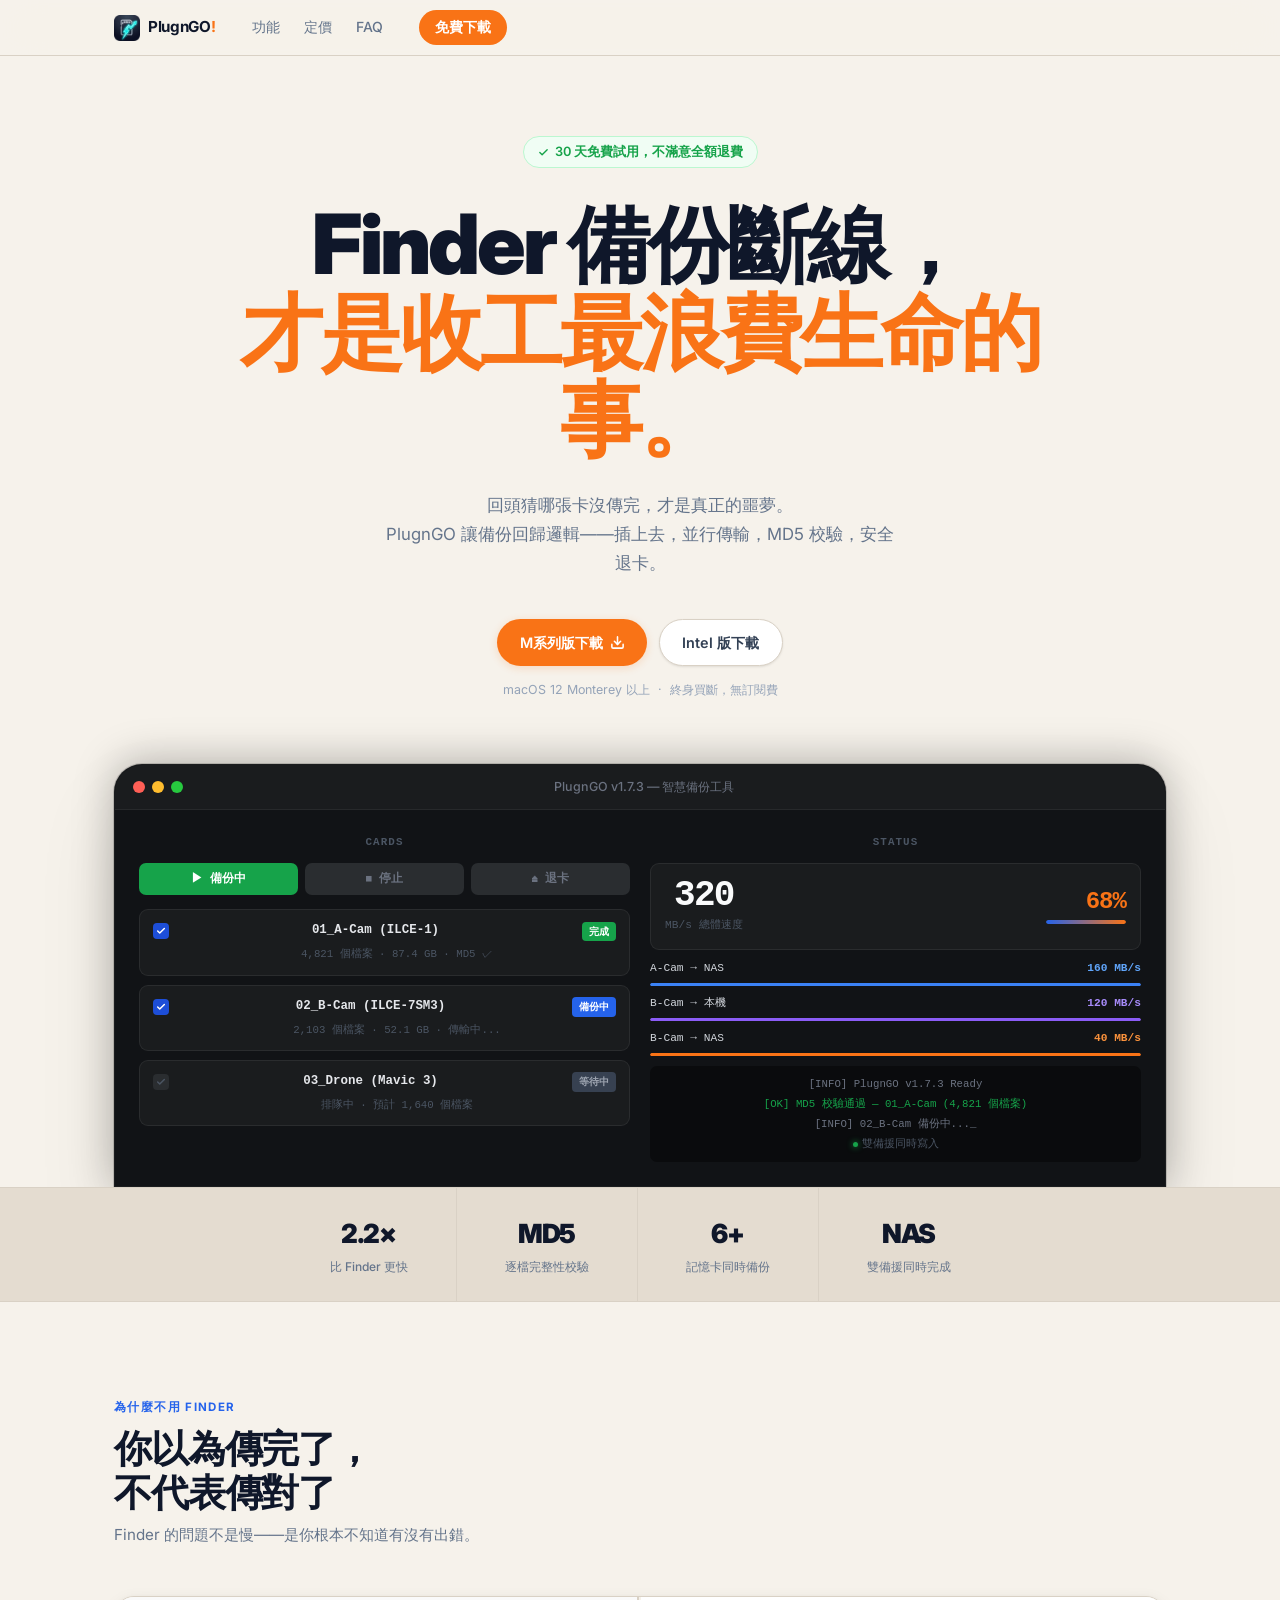
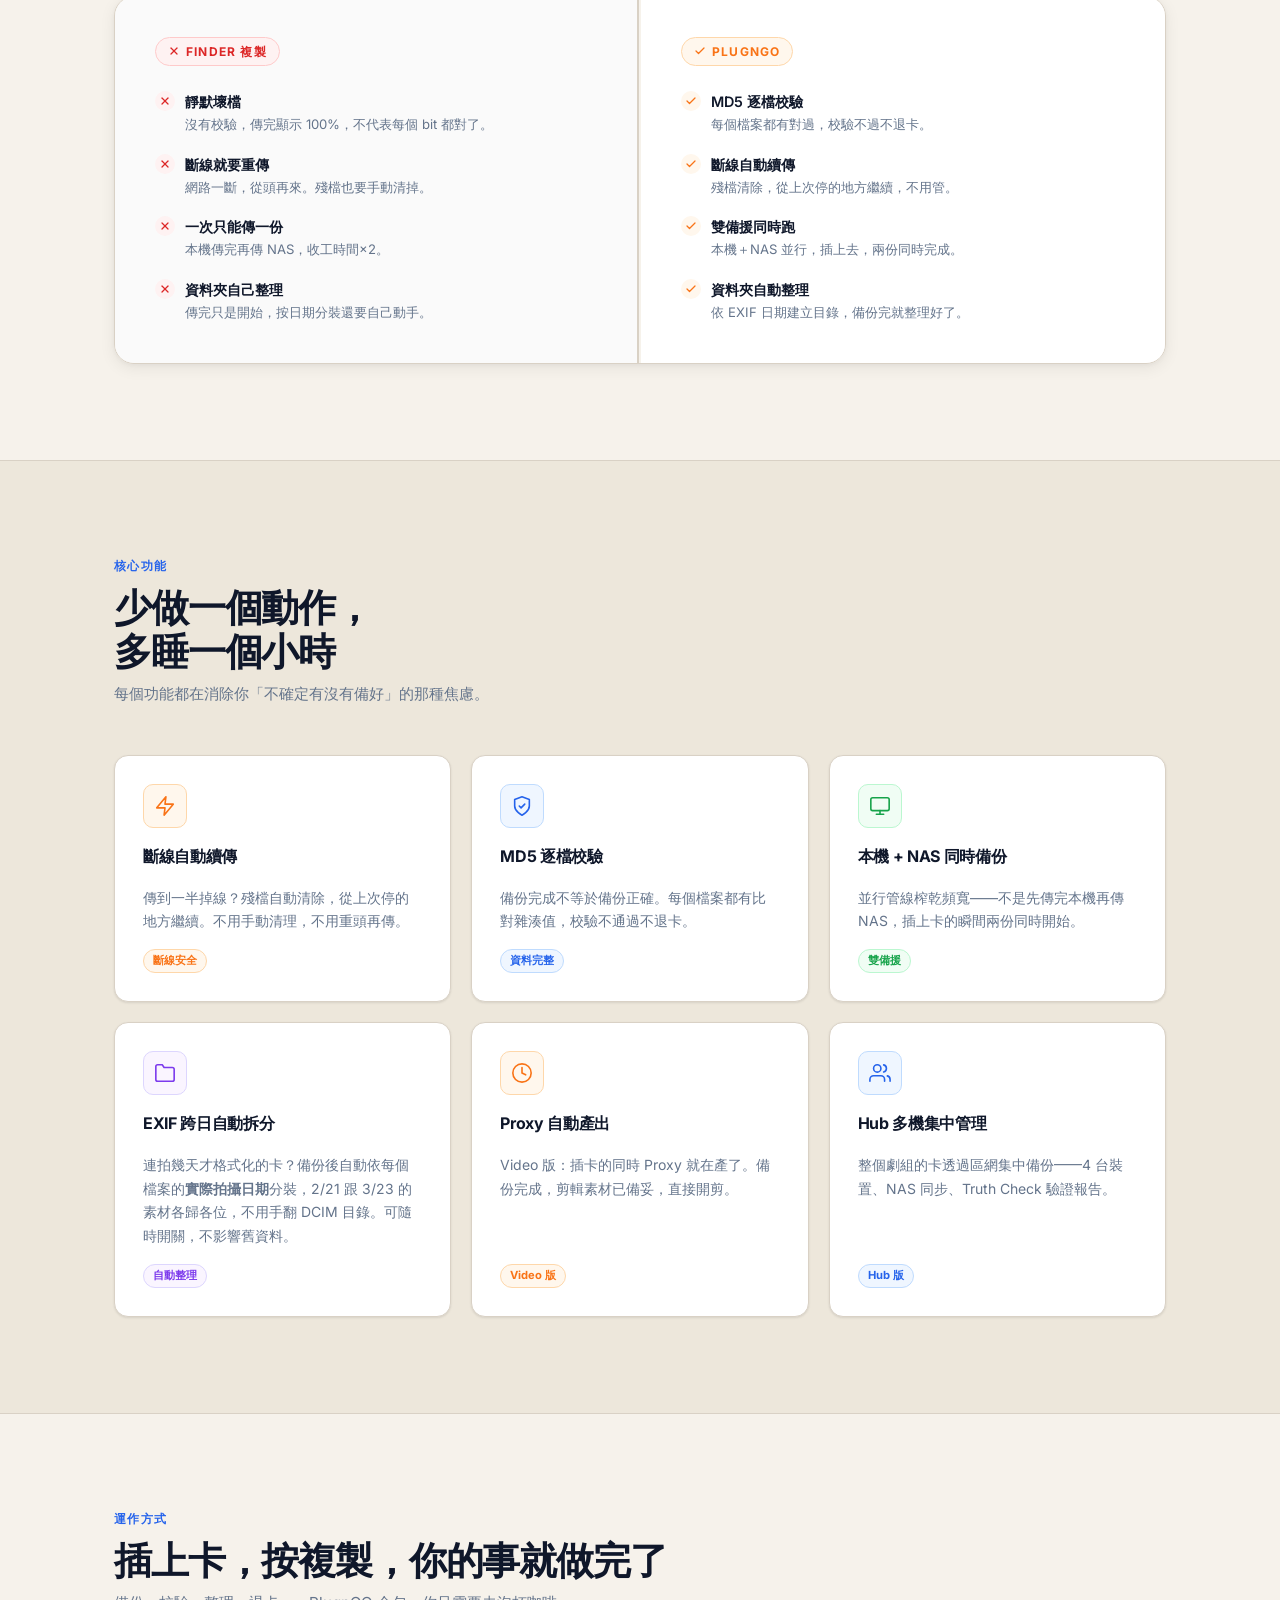
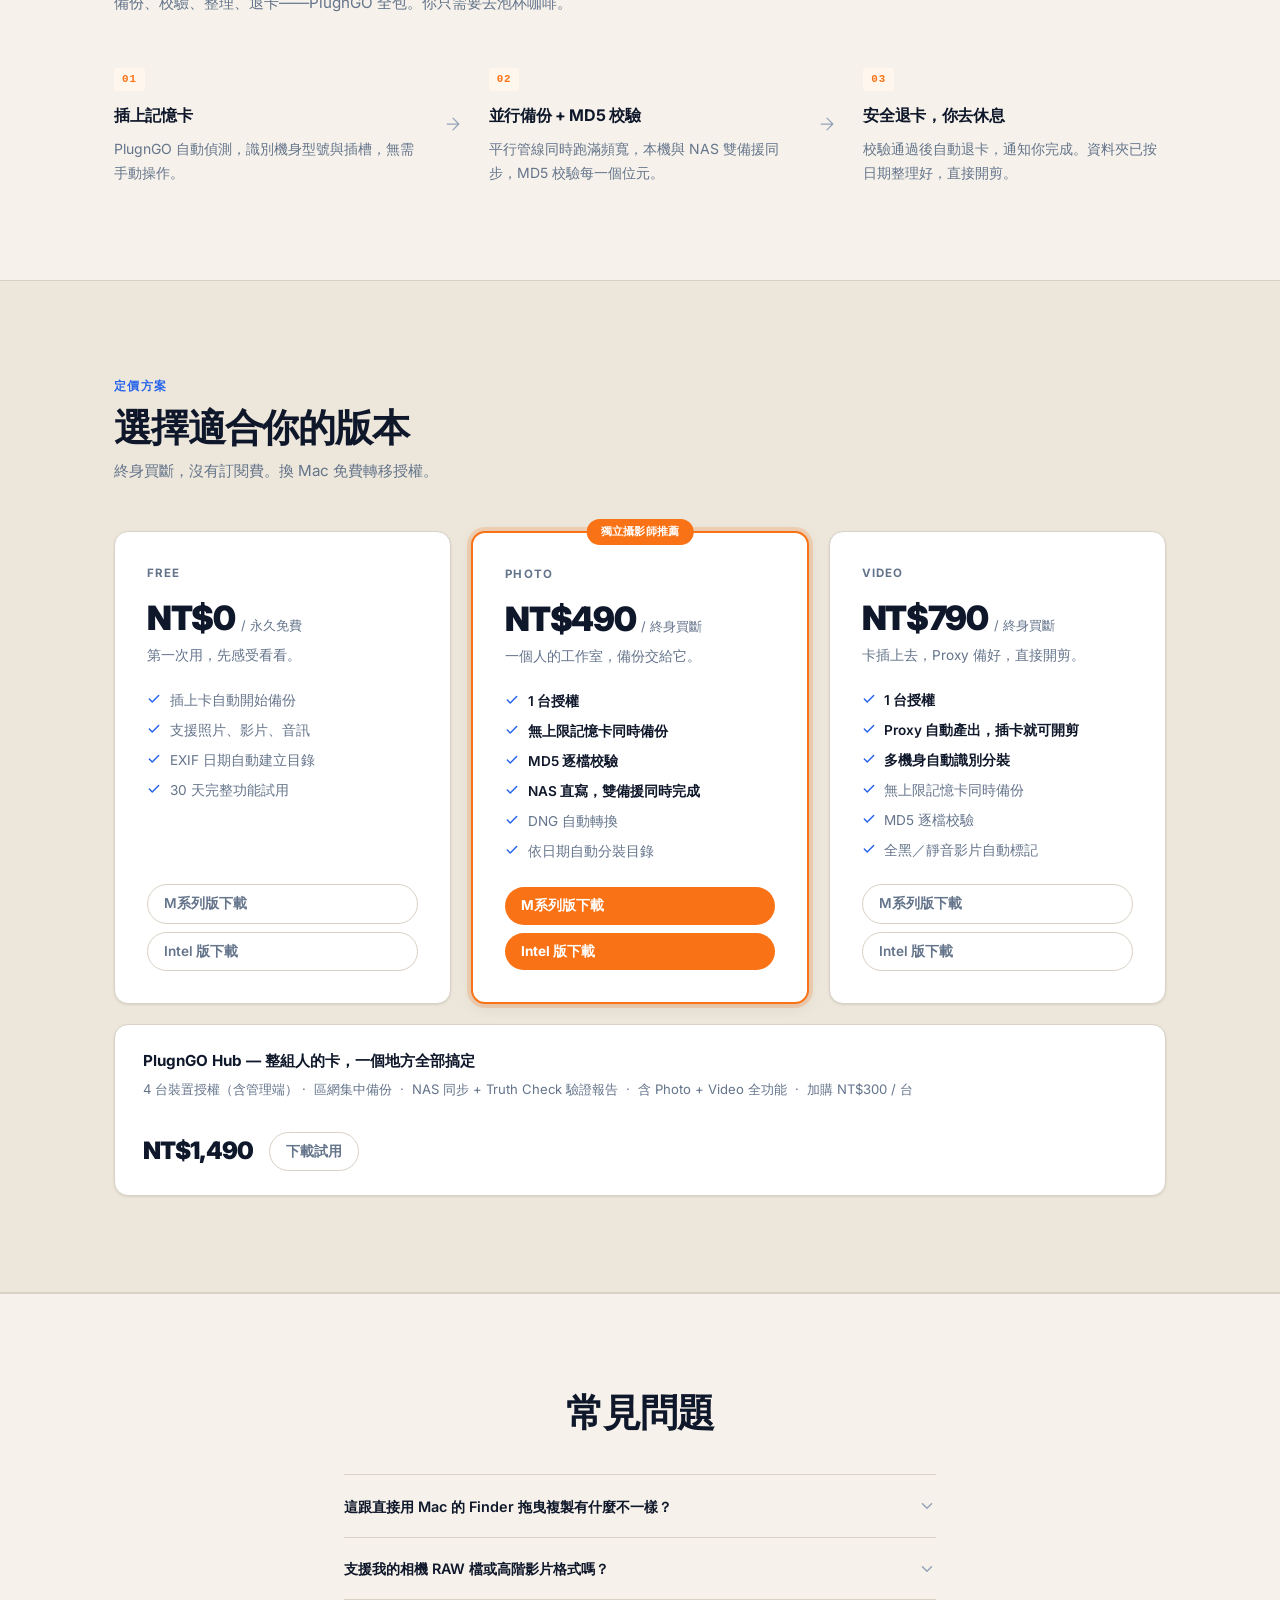
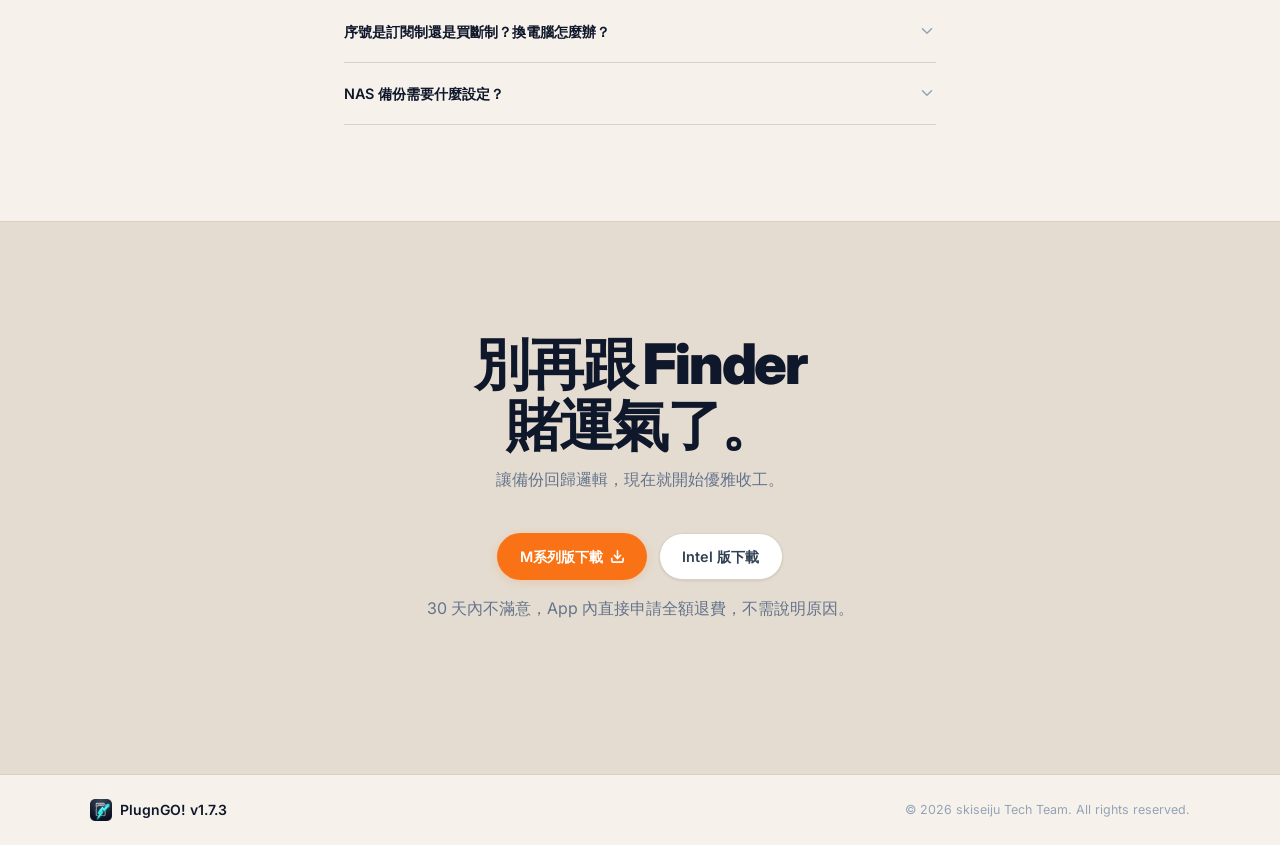
==== commit f3e594a8: "feat: 強化 EXIF 跨日自動拆分功能說明" ====
--- a/index.html
+++ b/index.html
@@ -343,8 +343,8 @@
                         <div class="feat-icon purple" aria-hidden="true">
                             <svg width="22" height="22" viewBox="0 0 24 24" fill="none" stroke="currentColor" stroke-width="1.75" stroke-linecap="round" stroke-linejoin="round"><path d="M22 19a2 2 0 0 1-2 2H4a2 2 0 0 1-2-2V5a2 2 0 0 1 2-2h5l2 3h9a2 2 0 0 1 2 2z"/></svg>
                         </div>
-                        <h3>EXIF 日期自動分裝</h3>
-                        <p>依拍攝日期自動建立目錄、識別機身型號。備份完，資料夾已整理好，不是整理的開始。</p>
+                        <h3>EXIF 跨日自動拆分</h3>
+                        <p>連拍幾天才格式化的卡？備份後自動依每個檔案的<strong>實際拍攝日期</strong>分裝，2/21 跟 3/23 的素材各歸各位，不用手翻 DCIM 目錄。可隨時開關，不影響舊資料。</p>
                         <span class="feat-tag" style="background:#faf5ff;color:#7c3aed;border-color:#ddd6fe;">自動整理</span>
                     </div>
 
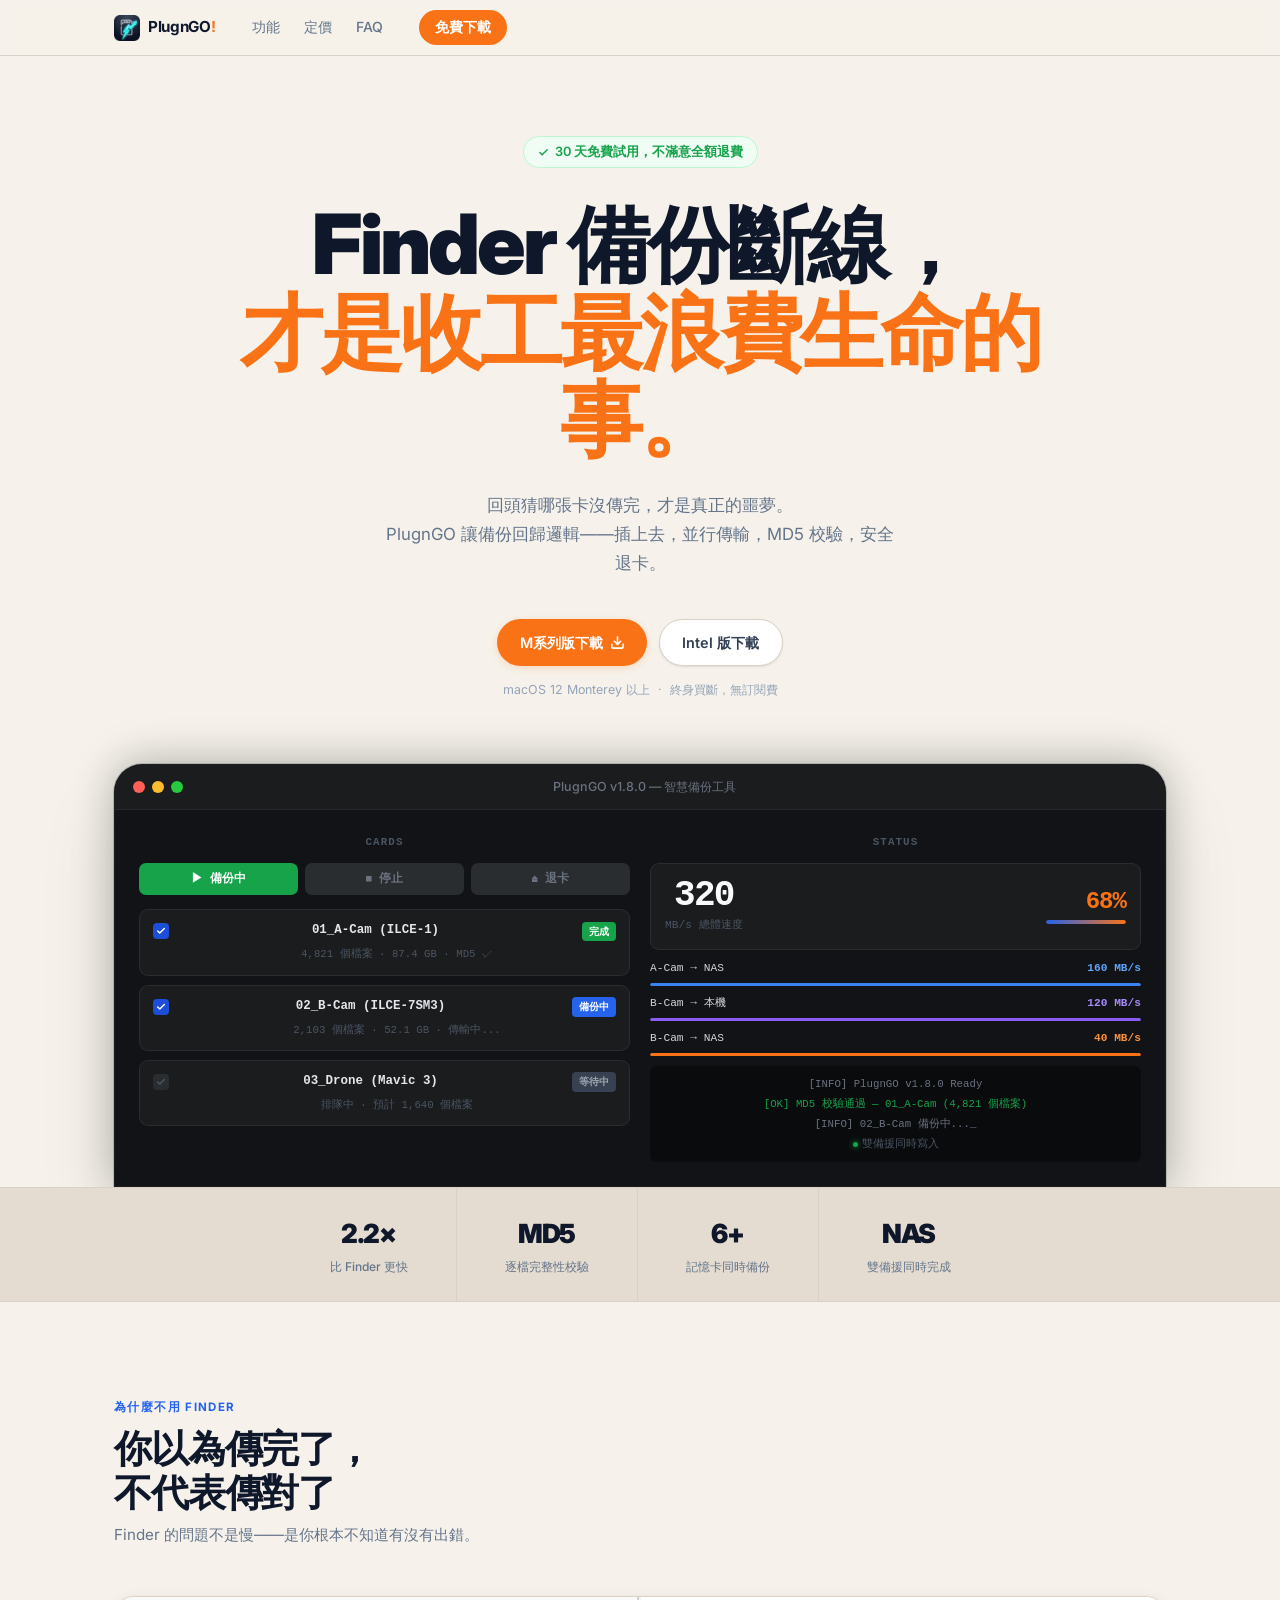
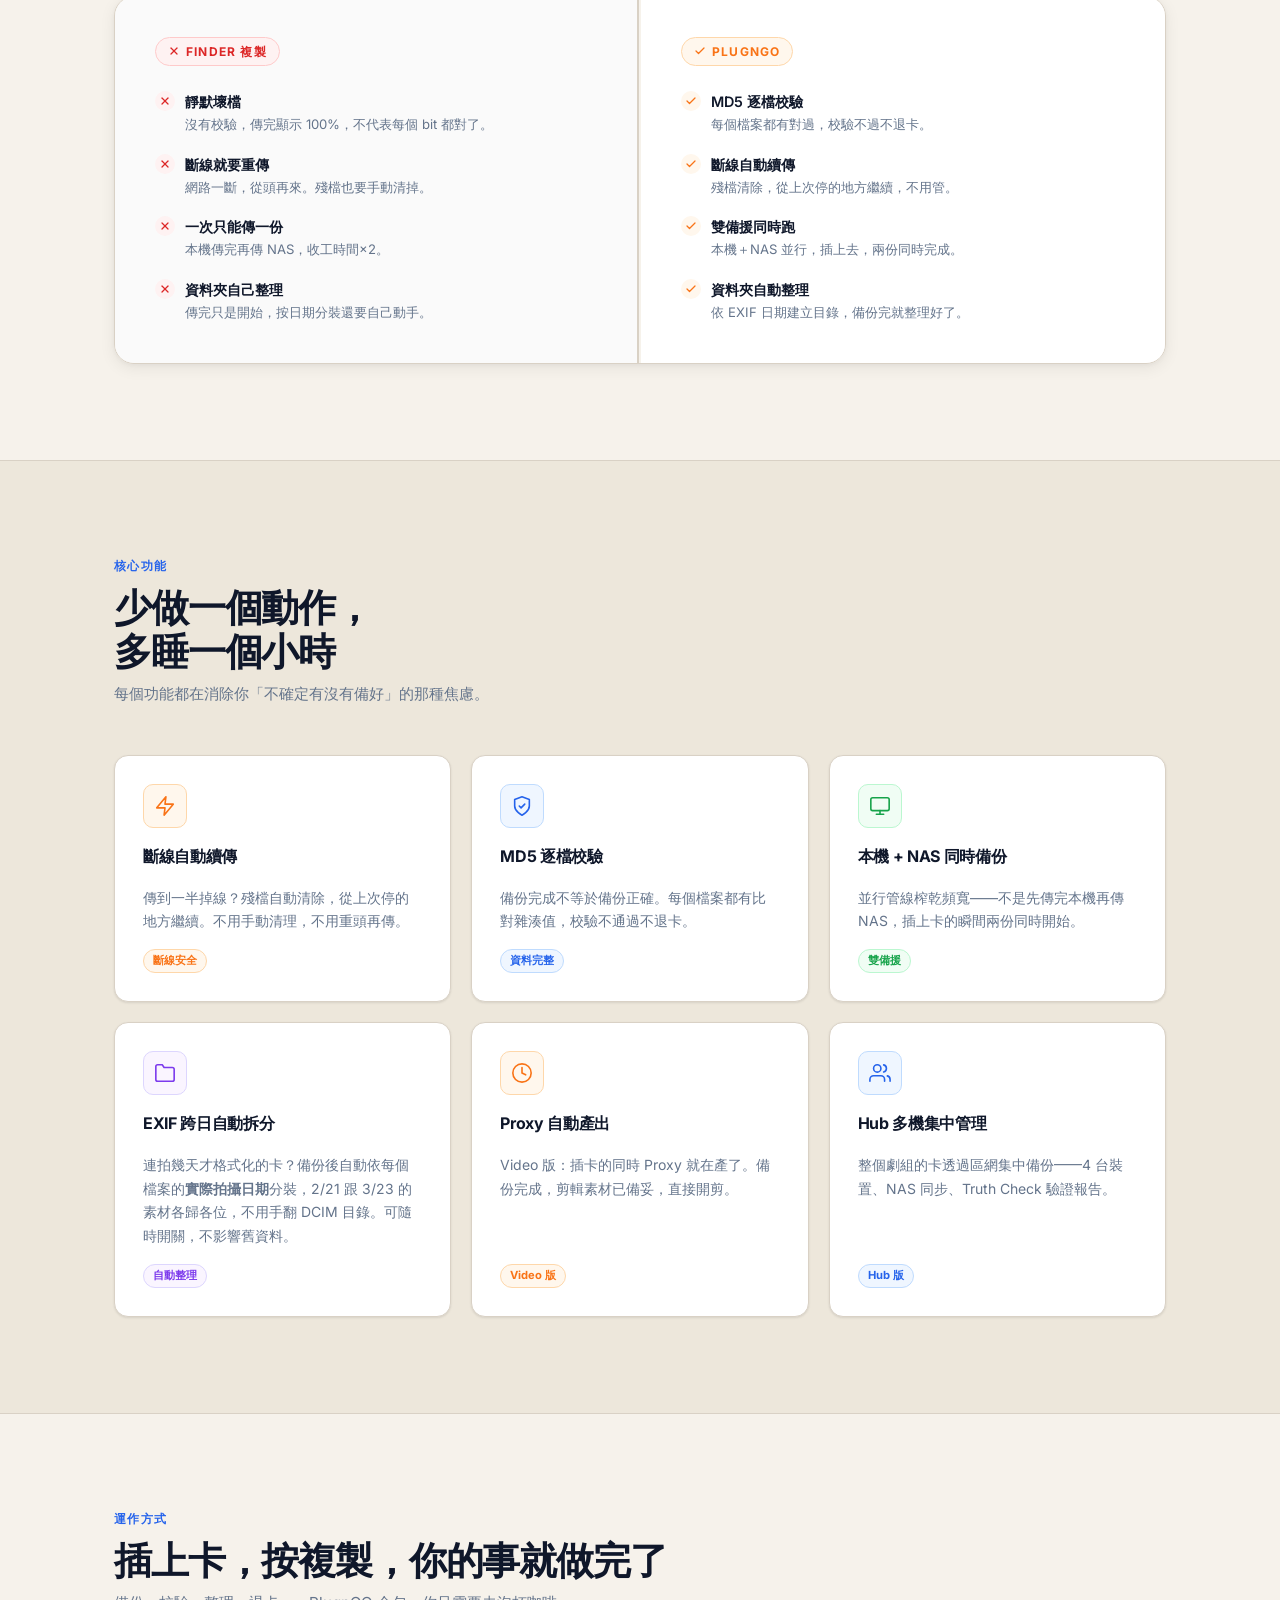
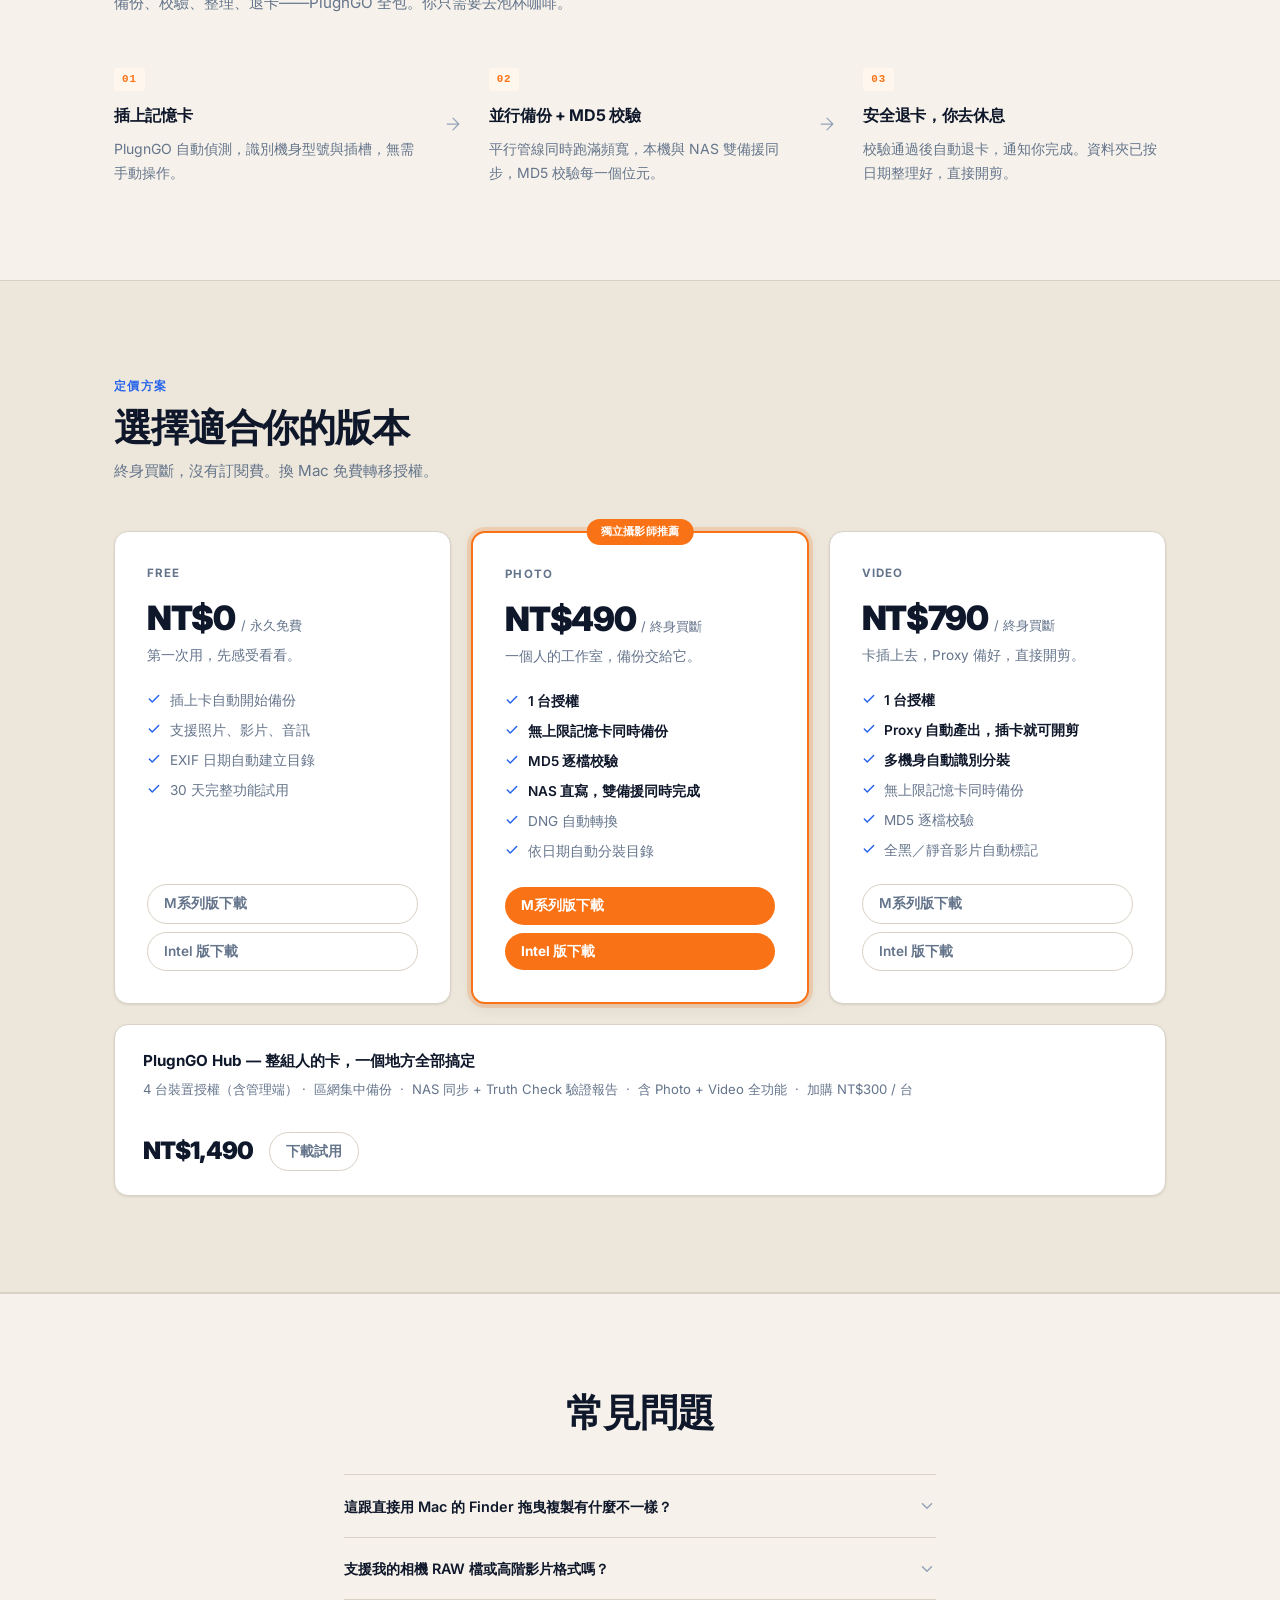
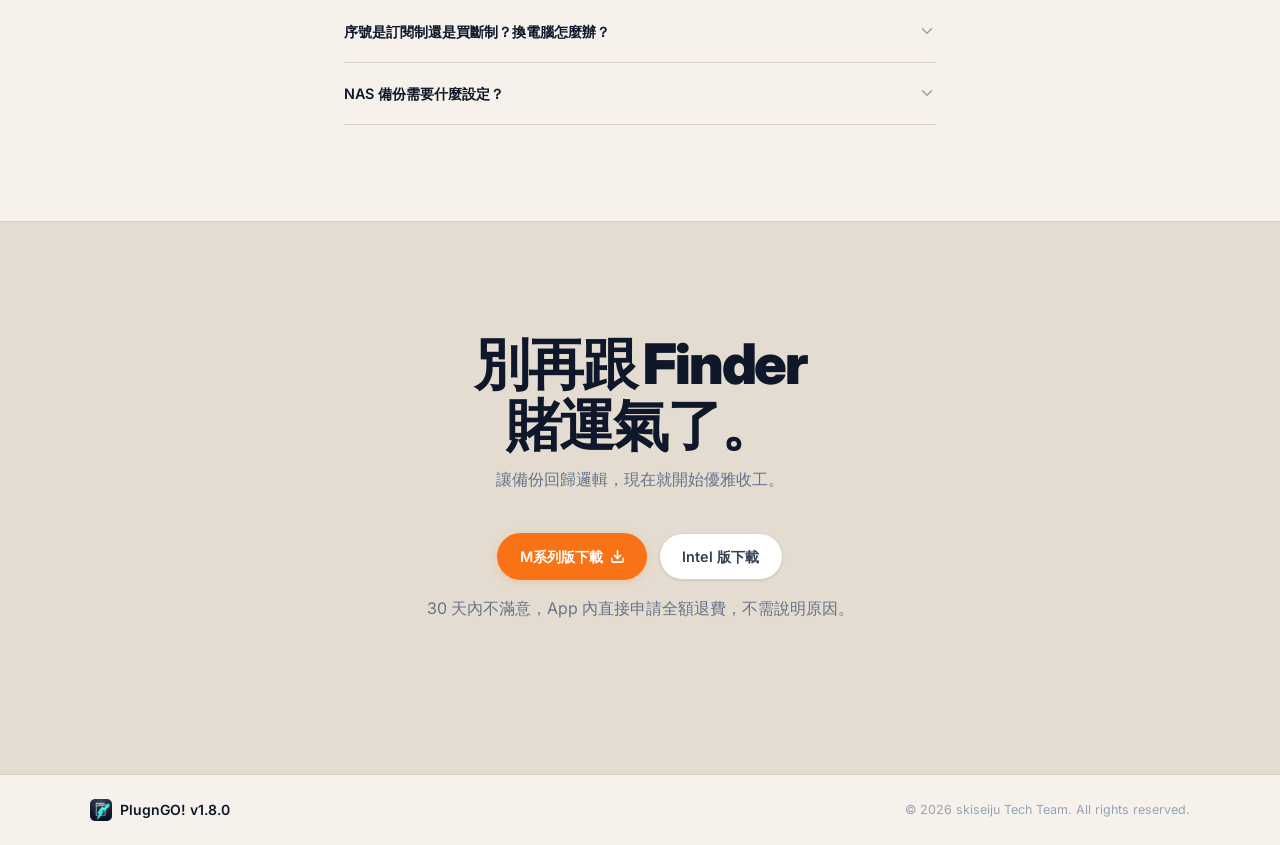
==== commit 0f6f550d: "chore: bump version v1.7.3 → v1.8.0" ====
--- a/index.html
+++ b/index.html
@@ -65,13 +65,13 @@
                 </p>
 
                 <div class="hero-cta-row">
-                    <a href="https://github.com/skiseiju/plugngo-website/releases/download/v1.7.3/PlugnGO-v1.7.3-Mac.dmg"
+                    <a href="https://github.com/skiseiju/plugngo-website/releases/download/v1.8.0/PlugnGO-v1.8.0-Mac.dmg"
                        class="btn btn-primary"
                        aria-label="下載 PlugnGO M系列版">
                         M系列版下載
                         <svg width="15" height="15" viewBox="0 0 24 24" fill="none" stroke="currentColor" stroke-width="2.5" stroke-linecap="round" stroke-linejoin="round" aria-hidden="true"><path d="M21 15v4a2 2 0 0 1-2 2H5a2 2 0 0 1-2-2v-4"/><polyline points="7 10 12 15 17 10"/><line x1="12" y1="15" x2="12" y2="3"/></svg>
                     </a>
-                    <a href="https://github.com/skiseiju/plugngo-website/releases/download/v1.7.3/PlugnGO-v1.7.3-Intel.dmg"
+                    <a href="https://github.com/skiseiju/plugngo-website/releases/download/v1.8.0/PlugnGO-v1.8.0-Intel.dmg"
                        class="btn btn-ghost"
                        aria-label="下載 PlugnGO Intel 版">
                         Intel 版下載
@@ -87,7 +87,7 @@
                             <span class="dot dot-yellow"></span>
                             <span class="dot dot-green"></span>
                         </div>
-                        <span class="win-title">PlugnGO v1.7.3 — 智慧備份工具</span>
+                        <span class="win-title">PlugnGO v1.8.0 — 智慧備份工具</span>
                     </div>
                     <div class="win-body">
                         <div class="win-col">
@@ -163,7 +163,7 @@
                                 <div class="task-bar"><div class="task-fill f3"></div></div>
                             </div>
                             <div class="win-log">
-                                <span class="log-line log-info">[INFO] PlugnGO v1.7.3 Ready</span>
+                                <span class="log-line log-info">[INFO] PlugnGO v1.8.0 Ready</span>
                                 <span class="log-line log-ok">[OK] MD5 校驗通過 — 01_A-Cam (4,821 個檔案)</span>
                                 <span class="log-line log-info">[INFO] 02_B-Cam 備份中...<span class="cursor">_</span></span>
                                 <span class="log-line"><span class="status-dot"></span>雙備援同時寫入</span>
@@ -446,8 +446,8 @@
                             </li>
                         </ul>
                         <div class="price-ctas">
-                            <a href="https://github.com/skiseiju/plugngo-website/releases/download/v1.7.3/PlugnGO-v1.7.3-Mac.dmg" class="btn-outline">M系列版下載</a>
-                            <a href="https://github.com/skiseiju/plugngo-website/releases/download/v1.7.3/PlugnGO-v1.7.3-Intel.dmg" class="btn-outline">Intel 版下載</a>
+                            <a href="https://github.com/skiseiju/plugngo-website/releases/download/v1.8.0/PlugnGO-v1.8.0-Mac.dmg" class="btn-outline">M系列版下載</a>
+                            <a href="https://github.com/skiseiju/plugngo-website/releases/download/v1.8.0/PlugnGO-v1.8.0-Intel.dmg" class="btn-outline">Intel 版下載</a>
                         </div>
                     </div>
 
@@ -489,8 +489,8 @@
                             </li>
                         </ul>
                         <div class="price-ctas">
-                            <a href="https://github.com/skiseiju/plugngo-website/releases/download/v1.7.3/PlugnGO-v1.7.3-Mac.dmg" class="btn-blue-sm">M系列版下載</a>
-                            <a href="https://github.com/skiseiju/plugngo-website/releases/download/v1.7.3/PlugnGO-v1.7.3-Intel.dmg" class="btn-blue-sm">Intel 版下載</a>
+                            <a href="https://github.com/skiseiju/plugngo-website/releases/download/v1.8.0/PlugnGO-v1.8.0-Mac.dmg" class="btn-blue-sm">M系列版下載</a>
+                            <a href="https://github.com/skiseiju/plugngo-website/releases/download/v1.8.0/PlugnGO-v1.8.0-Intel.dmg" class="btn-blue-sm">Intel 版下載</a>
                         </div>
                     </div>
 
@@ -531,8 +531,8 @@
                             </li>
                         </ul>
                         <div class="price-ctas">
-                            <a href="https://github.com/skiseiju/plugngo-website/releases/download/v1.7.3/PlugnGO-v1.7.3-Mac.dmg" class="btn-outline">M系列版下載</a>
-                            <a href="https://github.com/skiseiju/plugngo-website/releases/download/v1.7.3/PlugnGO-v1.7.3-Intel.dmg" class="btn-outline">Intel 版下載</a>
+                            <a href="https://github.com/skiseiju/plugngo-website/releases/download/v1.8.0/PlugnGO-v1.8.0-Mac.dmg" class="btn-outline">M系列版下載</a>
+                            <a href="https://github.com/skiseiju/plugngo-website/releases/download/v1.8.0/PlugnGO-v1.8.0-Intel.dmg" class="btn-outline">Intel 版下載</a>
                         </div>
                     </div>
 
@@ -546,7 +546,7 @@
                     </div>
                     <div class="hub-price-row">
                         <span class="hub-num">NT$1,490</span>
-                        <a href="https://github.com/skiseiju/plugngo-website/releases/download/v1.7.3/PlugnGO-v1.7.3-Mac.dmg" class="btn-outline">下載試用</a>
+                        <a href="https://github.com/skiseiju/plugngo-website/releases/download/v1.8.0/PlugnGO-v1.8.0-Mac.dmg" class="btn-outline">下載試用</a>
                     </div>
                 </div>
 
@@ -607,13 +607,13 @@
             <h2 id="cta-heading">別再跟 Finder<br>賭運氣了。</h2>
             <p>讓備份回歸邏輯，現在就開始優雅收工。</p>
             <div class="cta-btns">
-                <a href="https://github.com/skiseiju/plugngo-website/releases/download/v1.7.3/PlugnGO-v1.7.3-Mac.dmg"
+                <a href="https://github.com/skiseiju/plugngo-website/releases/download/v1.8.0/PlugnGO-v1.8.0-Mac.dmg"
                    class="btn btn-primary"
                    aria-label="下載 PlugnGO M系列版">
                     M系列版下載
                     <svg width="15" height="15" viewBox="0 0 24 24" fill="none" stroke="currentColor" stroke-width="2.5" stroke-linecap="round" stroke-linejoin="round" aria-hidden="true"><path d="M21 15v4a2 2 0 0 1-2 2H5a2 2 0 0 1-2-2v-4"/><polyline points="7 10 12 15 17 10"/><line x1="12" y1="15" x2="12" y2="3"/></svg>
                 </a>
-                <a href="https://github.com/skiseiju/plugngo-website/releases/download/v1.7.3/PlugnGO-v1.7.3-Intel.dmg"
+                <a href="https://github.com/skiseiju/plugngo-website/releases/download/v1.8.0/PlugnGO-v1.8.0-Intel.dmg"
                    class="btn btn-ghost"
                    aria-label="下載 PlugnGO Intel 版">
                     Intel 版下載
@@ -629,7 +629,7 @@
         <div class="footer-inner">
             <div class="footer-logo">
                 <img src="assets/logo.png" alt="" width="22" height="22" aria-hidden="true">
-                <span>PlugnGO! v1.7.3</span>
+                <span>PlugnGO! v1.8.0</span>
             </div>
             <p class="footer-copy">© 2026 skiseiju Tech Team. All rights reserved.</p>
         </div>
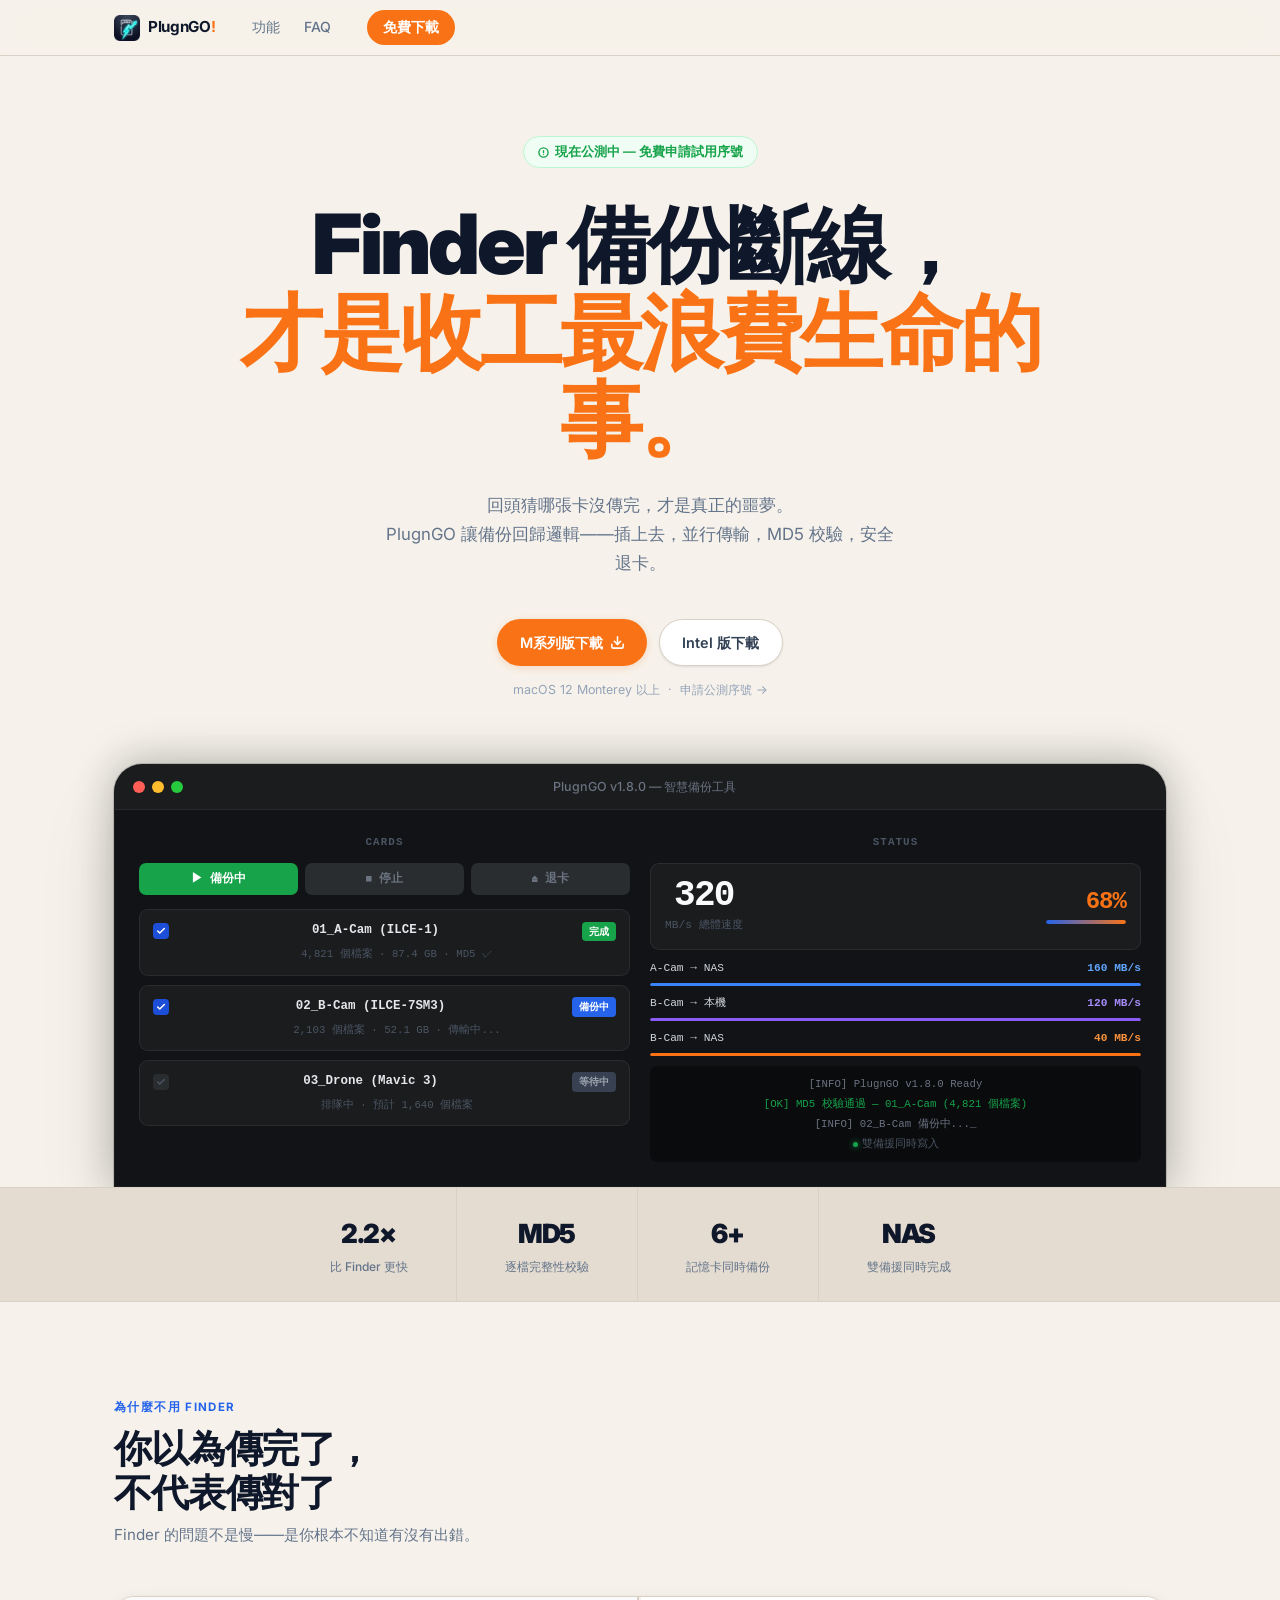
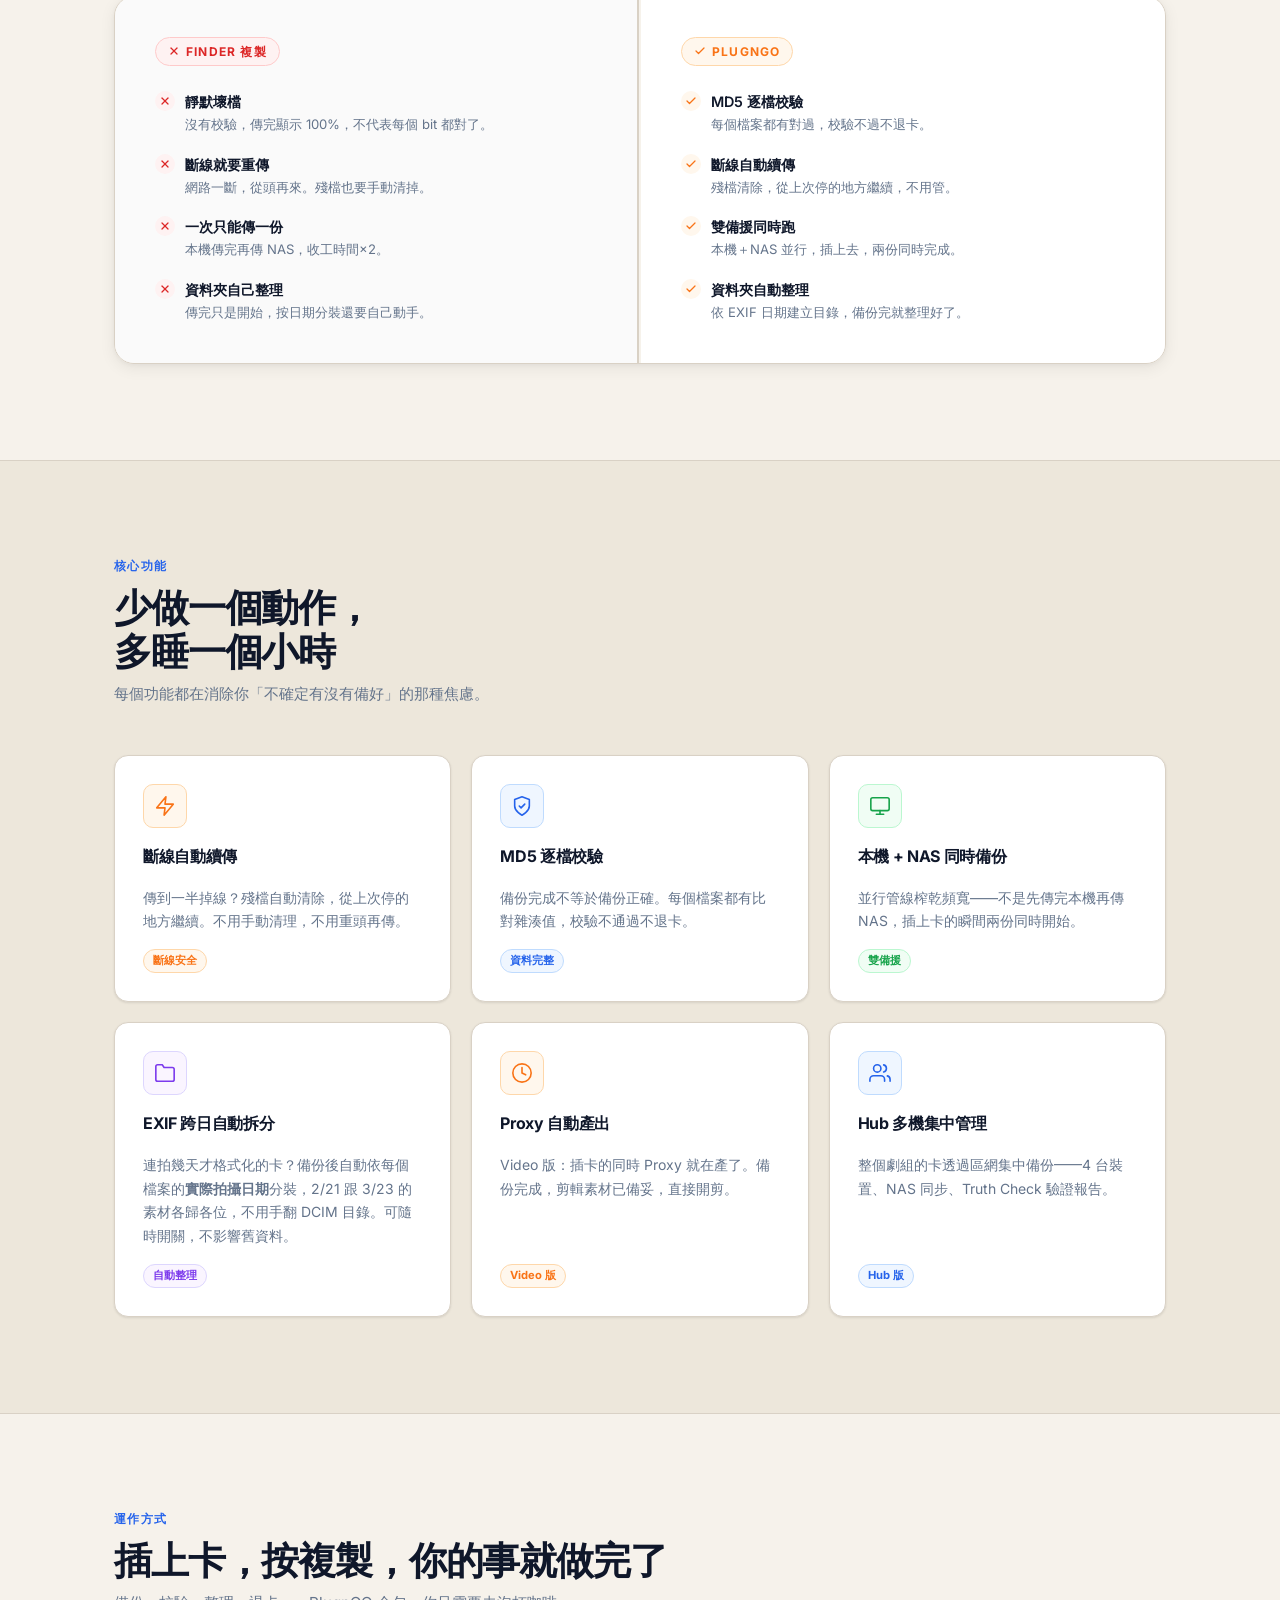
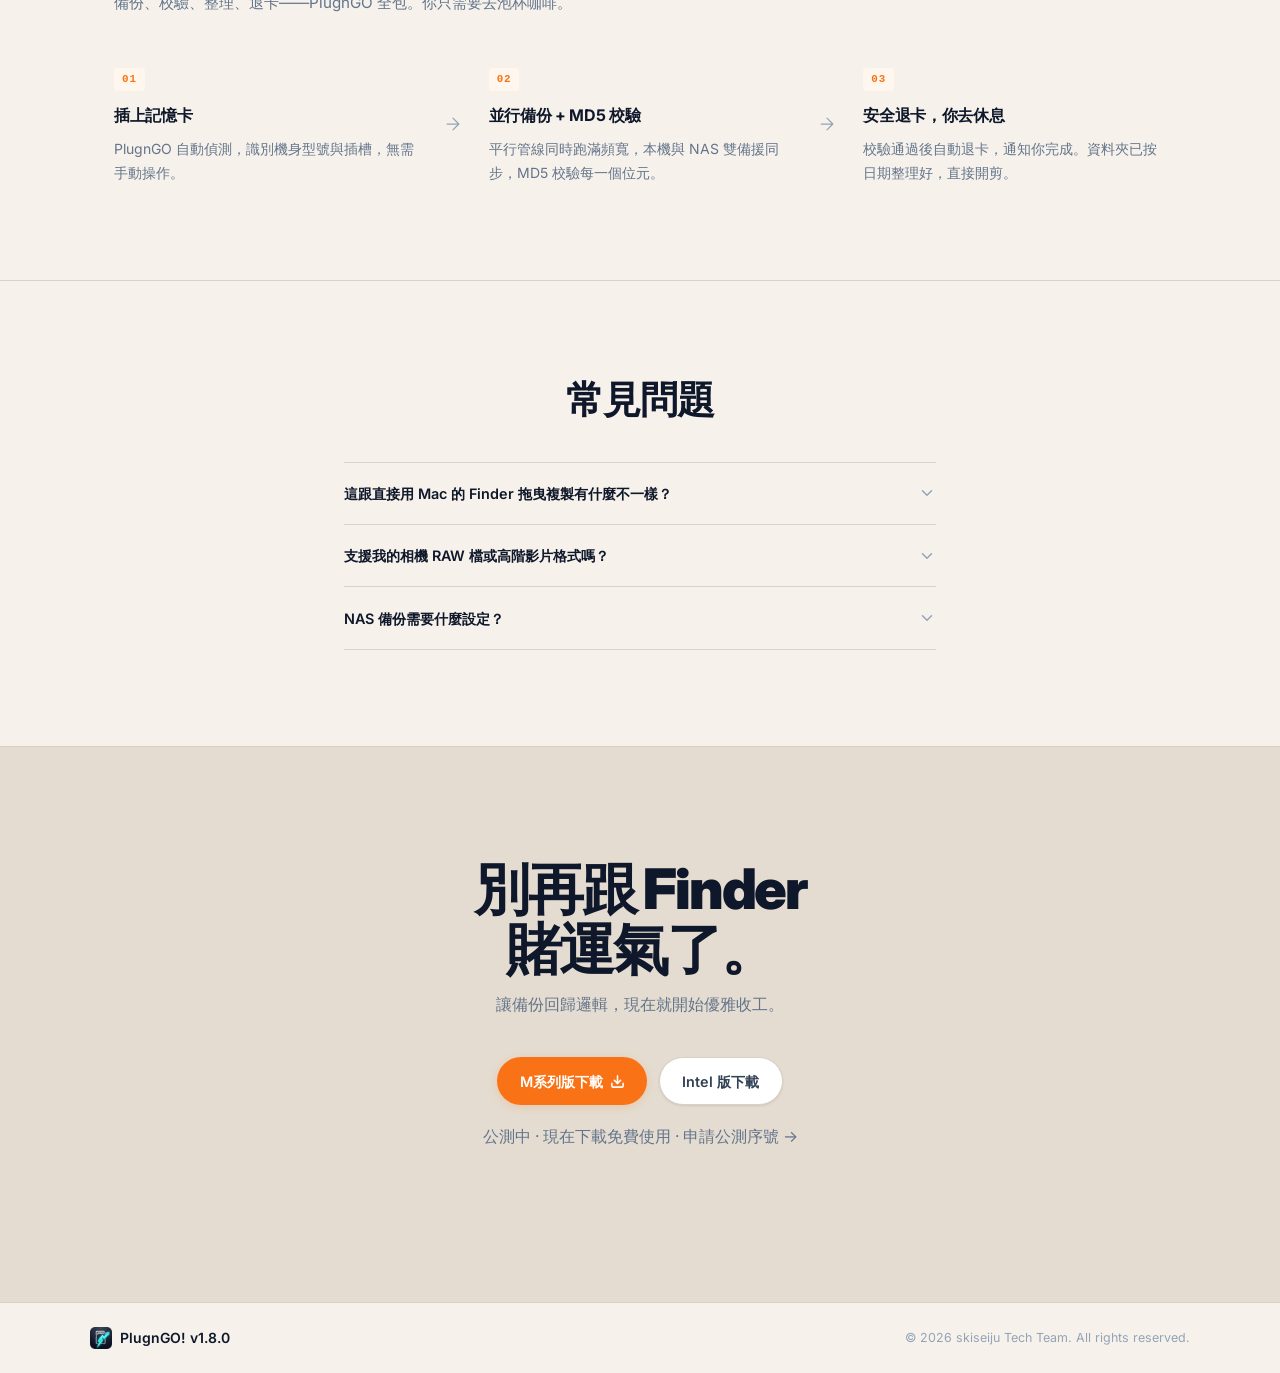
==== commit 0af2a46f: "feat: public launch — remove pricing, add 公測中 badge and beta link Co-Authored-By: Claude Sonnet 4.6 " ====
--- a/index.html
+++ b/index.html
@@ -25,11 +25,10 @@
             <nav aria-label="主要導覽">
                 <ul class="nav-links">
                     <li><a href="#features">功能</a></li>
-                    <li><a href="#pricing">定價</a></li>
                     <li><a href="#faq">FAQ</a></li>
                 </ul>
             </nav>
-            <a href="#pricing" class="btn-nav">免費下載</a>
+            <a href="#download" class="btn-nav">免費下載</a>
             <button class="hamburger" aria-expanded="false" aria-label="開啟選單">
                 <span></span><span></span><span></span>
             </button>
@@ -38,9 +37,8 @@
 
     <div class="mobile-nav" id="mobile-nav">
         <a href="#features">功能</a>
-        <a href="#pricing">定價</a>
         <a href="#faq">FAQ</a>
-        <a href="#pricing" class="mobile-cta-link">免費下載</a>
+        <a href="#download" class="mobile-cta-link">免費下載</a>
     </div>
 
     <main id="main">
@@ -50,8 +48,8 @@
             <div class="hero-container">
 
                 <div class="hero-badge">
-                    <svg width="11" height="11" viewBox="0 0 24 24" fill="none" stroke="currentColor" stroke-width="3" stroke-linecap="round" stroke-linejoin="round" aria-hidden="true"><polyline points="20 6 9 17 4 12"/></svg>
-                    30 天免費試用，不滿意全額退費
+                    <svg width="11" height="11" viewBox="0 0 24 24" fill="none" stroke="currentColor" stroke-width="3" stroke-linecap="round" stroke-linejoin="round" aria-hidden="true"><circle cx="12" cy="12" r="10"/><line x1="12" y1="8" x2="12" y2="12"/><line x1="12" y1="16" x2="12.01" y2="16"/></svg>
+                    現在公測中 — 免費申請試用序號
                 </div>
 
                 <h1 class="hero-h1">
@@ -77,7 +75,7 @@
                         Intel 版下載
                     </a>
                 </div>
-                <p class="hero-fine">macOS 12 Monterey 以上 &nbsp;·&nbsp; 終身買斷，無訂閱費</p>
+                <p class="hero-fine">macOS 12 Monterey 以上 &nbsp;·&nbsp; <a href="https://plugngo.skiseiju.com/beta" class="hero-fine-link">申請公測序號 →</a></p>
 
                 <!-- Full-width app mockup -->
                 <div class="hero-mockup" aria-hidden="true">
@@ -405,151 +403,6 @@
                     </div>
 
                 </div>
-            </div>
-        </section>
-
-        <!-- PRICING -->
-        <section class="pricing" id="pricing" aria-labelledby="pricing-heading">
-            <div class="container">
-                <div class="section-label">定價方案</div>
-                <h2 class="section-h2" id="pricing-heading">選擇適合你的版本</h2>
-                <p class="section-sub">終身買斷，沒有訂閱費。換 Mac 免費轉移授權。</p>
-
-                <div class="pricing-grid">
-
-                    <!-- Free -->
-                    <div class="price-card reveal">
-                        <div>
-                            <div class="price-tier">Free</div>
-                            <div class="price-amount">
-                                <span class="price-num">NT$0</span>
-                                <span class="price-period">/ 永久免費</span>
-                            </div>
-                            <p class="price-tagline">第一次用，先感受看看。</p>
-                        </div>
-                        <ul class="price-features" aria-label="Free 方案功能">
-                            <li>
-                                <svg width="14" height="14" viewBox="0 0 24 24" fill="none" stroke="currentColor" stroke-width="2.5" stroke-linecap="round" stroke-linejoin="round" aria-hidden="true"><polyline points="20 6 9 17 4 12"/></svg>
-                                插上卡自動開始備份
-                            </li>
-                            <li>
-                                <svg width="14" height="14" viewBox="0 0 24 24" fill="none" stroke="currentColor" stroke-width="2.5" stroke-linecap="round" stroke-linejoin="round" aria-hidden="true"><polyline points="20 6 9 17 4 12"/></svg>
-                                支援照片、影片、音訊
-                            </li>
-                            <li>
-                                <svg width="14" height="14" viewBox="0 0 24 24" fill="none" stroke="currentColor" stroke-width="2.5" stroke-linecap="round" stroke-linejoin="round" aria-hidden="true"><polyline points="20 6 9 17 4 12"/></svg>
-                                EXIF 日期自動建立目錄
-                            </li>
-                            <li>
-                                <svg width="14" height="14" viewBox="0 0 24 24" fill="none" stroke="currentColor" stroke-width="2.5" stroke-linecap="round" stroke-linejoin="round" aria-hidden="true"><polyline points="20 6 9 17 4 12"/></svg>
-                                30 天完整功能試用
-                            </li>
-                        </ul>
-                        <div class="price-ctas">
-                            <a href="https://github.com/skiseiju/plugngo-website/releases/download/v1.8.0/PlugnGO-v1.8.0-Mac.dmg" class="btn-outline">M系列版下載</a>
-                            <a href="https://github.com/skiseiju/plugngo-website/releases/download/v1.8.0/PlugnGO-v1.8.0-Intel.dmg" class="btn-outline">Intel 版下載</a>
-                        </div>
-                    </div>
-
-                    <!-- Photo — Featured -->
-                    <div class="price-card featured reveal">
-                        <div class="price-badge">獨立攝影師推薦</div>
-                        <div>
-                            <div class="price-tier">Photo</div>
-                            <div class="price-amount">
-                                <span class="price-num">NT$490</span>
-                                <span class="price-period">/ 終身買斷</span>
-                            </div>
-                            <p class="price-tagline">一個人的工作室，備份交給它。</p>
-                        </div>
-                        <ul class="price-features" aria-label="Photo 方案功能">
-                            <li>
-                                <svg width="14" height="14" viewBox="0 0 24 24" fill="none" stroke="currentColor" stroke-width="2.5" stroke-linecap="round" stroke-linejoin="round" aria-hidden="true"><polyline points="20 6 9 17 4 12"/></svg>
-                                <strong>1 台授權</strong>
-                            </li>
-                            <li>
-                                <svg width="14" height="14" viewBox="0 0 24 24" fill="none" stroke="currentColor" stroke-width="2.5" stroke-linecap="round" stroke-linejoin="round" aria-hidden="true"><polyline points="20 6 9 17 4 12"/></svg>
-                                <strong>無上限記憶卡同時備份</strong>
-                            </li>
-                            <li>
-                                <svg width="14" height="14" viewBox="0 0 24 24" fill="none" stroke="currentColor" stroke-width="2.5" stroke-linecap="round" stroke-linejoin="round" aria-hidden="true"><polyline points="20 6 9 17 4 12"/></svg>
-                                <strong>MD5 逐檔校驗</strong>
-                            </li>
-                            <li>
-                                <svg width="14" height="14" viewBox="0 0 24 24" fill="none" stroke="currentColor" stroke-width="2.5" stroke-linecap="round" stroke-linejoin="round" aria-hidden="true"><polyline points="20 6 9 17 4 12"/></svg>
-                                <strong>NAS 直寫，雙備援同時完成</strong>
-                            </li>
-                            <li>
-                                <svg width="14" height="14" viewBox="0 0 24 24" fill="none" stroke="currentColor" stroke-width="2.5" stroke-linecap="round" stroke-linejoin="round" aria-hidden="true"><polyline points="20 6 9 17 4 12"/></svg>
-                                DNG 自動轉換
-                            </li>
-                            <li>
-                                <svg width="14" height="14" viewBox="0 0 24 24" fill="none" stroke="currentColor" stroke-width="2.5" stroke-linecap="round" stroke-linejoin="round" aria-hidden="true"><polyline points="20 6 9 17 4 12"/></svg>
-                                依日期自動分裝目錄
-                            </li>
-                        </ul>
-                        <div class="price-ctas">
-                            <a href="https://github.com/skiseiju/plugngo-website/releases/download/v1.8.0/PlugnGO-v1.8.0-Mac.dmg" class="btn-blue-sm">M系列版下載</a>
-                            <a href="https://github.com/skiseiju/plugngo-website/releases/download/v1.8.0/PlugnGO-v1.8.0-Intel.dmg" class="btn-blue-sm">Intel 版下載</a>
-                        </div>
-                    </div>
-
-                    <!-- Video -->
-                    <div class="price-card reveal">
-                        <div>
-                            <div class="price-tier">Video</div>
-                            <div class="price-amount">
-                                <span class="price-num">NT$790</span>
-                                <span class="price-period">/ 終身買斷</span>
-                            </div>
-                            <p class="price-tagline">卡插上去，Proxy 備好，直接開剪。</p>
-                        </div>
-                        <ul class="price-features" aria-label="Video 方案功能">
-                            <li>
-                                <svg width="14" height="14" viewBox="0 0 24 24" fill="none" stroke="currentColor" stroke-width="2.5" stroke-linecap="round" stroke-linejoin="round" aria-hidden="true"><polyline points="20 6 9 17 4 12"/></svg>
-                                <strong>1 台授權</strong>
-                            </li>
-                            <li>
-                                <svg width="14" height="14" viewBox="0 0 24 24" fill="none" stroke="currentColor" stroke-width="2.5" stroke-linecap="round" stroke-linejoin="round" aria-hidden="true"><polyline points="20 6 9 17 4 12"/></svg>
-                                <strong>Proxy 自動產出，插卡就可開剪</strong>
-                            </li>
-                            <li>
-                                <svg width="14" height="14" viewBox="0 0 24 24" fill="none" stroke="currentColor" stroke-width="2.5" stroke-linecap="round" stroke-linejoin="round" aria-hidden="true"><polyline points="20 6 9 17 4 12"/></svg>
-                                <strong>多機身自動識別分裝</strong>
-                            </li>
-                            <li>
-                                <svg width="14" height="14" viewBox="0 0 24 24" fill="none" stroke="currentColor" stroke-width="2.5" stroke-linecap="round" stroke-linejoin="round" aria-hidden="true"><polyline points="20 6 9 17 4 12"/></svg>
-                                無上限記憶卡同時備份
-                            </li>
-                            <li>
-                                <svg width="14" height="14" viewBox="0 0 24 24" fill="none" stroke="currentColor" stroke-width="2.5" stroke-linecap="round" stroke-linejoin="round" aria-hidden="true"><polyline points="20 6 9 17 4 12"/></svg>
-                                MD5 逐檔校驗
-                            </li>
-                            <li>
-                                <svg width="14" height="14" viewBox="0 0 24 24" fill="none" stroke="currentColor" stroke-width="2.5" stroke-linecap="round" stroke-linejoin="round" aria-hidden="true"><polyline points="20 6 9 17 4 12"/></svg>
-                                全黑／靜音影片自動標記
-                            </li>
-                        </ul>
-                        <div class="price-ctas">
-                            <a href="https://github.com/skiseiju/plugngo-website/releases/download/v1.8.0/PlugnGO-v1.8.0-Mac.dmg" class="btn-outline">M系列版下載</a>
-                            <a href="https://github.com/skiseiju/plugngo-website/releases/download/v1.8.0/PlugnGO-v1.8.0-Intel.dmg" class="btn-outline">Intel 版下載</a>
-                        </div>
-                    </div>
-
-                </div>
-
-                <!-- Hub Callout -->
-                <div class="hub-callout reveal">
-                    <div class="hub-info">
-                        <h3>PlugnGO Hub — 整組人的卡，一個地方全部搞定</h3>
-                        <p>4 台裝置授權（含管理端）&nbsp;·&nbsp; 區網集中備份 &nbsp;·&nbsp; NAS 同步 + Truth Check 驗證報告 &nbsp;·&nbsp; 含 Photo + Video 全功能 &nbsp;·&nbsp; 加購 NT$300 / 台</p>
-                    </div>
-                    <div class="hub-price-row">
-                        <span class="hub-num">NT$1,490</span>
-                        <a href="https://github.com/skiseiju/plugngo-website/releases/download/v1.8.0/PlugnGO-v1.8.0-Mac.dmg" class="btn-outline">下載試用</a>
-                    </div>
-                </div>
-
             </div>
         </section>
 
@@ -581,16 +434,6 @@
 
                 <details class="faq-item">
                     <summary class="faq-q">
-                        序號是訂閱制還是買斷制？換電腦怎麼辦？
-                        <svg class="faq-chevron" width="18" height="18" viewBox="0 0 24 24" fill="none" stroke="currentColor" stroke-width="2" stroke-linecap="round" stroke-linejoin="round" aria-hidden="true"><polyline points="6 9 12 15 18 9"/></svg>
-                    </summary>
-                    <div class="faq-a">
-                        <b>終身買斷制</b>，沒有坑人的訂閱費。序號會綁定你的 Mac 硬體指紋，如果日後換了新 Mac，隨時可以聯絡我們免費轉移授權。
-                    </div>
-                </details>
-
-                <details class="faq-item">
-                    <summary class="faq-q">
                         NAS 備份需要什麼設定？
                         <svg class="faq-chevron" width="18" height="18" viewBox="0 0 24 24" fill="none" stroke="currentColor" stroke-width="2" stroke-linecap="round" stroke-linejoin="round" aria-hidden="true"><polyline points="6 9 12 15 18 9"/></svg>
                     </summary>
@@ -603,7 +446,7 @@
         </section>
 
         <!-- FINAL CTA -->
-        <section class="final-cta" aria-labelledby="cta-heading">
+        <section class="final-cta" id="download" aria-labelledby="cta-heading">
             <h2 id="cta-heading">別再跟 Finder<br>賭運氣了。</h2>
             <p>讓備份回歸邏輯，現在就開始優雅收工。</p>
             <div class="cta-btns">
@@ -619,7 +462,7 @@
                     Intel 版下載
                 </a>
             </div>
-            <p class="cta-fine">30 天內不滿意，App 內直接申請全額退費，不需說明原因。</p>
+            <p class="cta-fine">公測中 · 現在下載免費使用 · <a href="https://plugngo.skiseiju.com/beta" class="cta-fine-link">申請公測序號 →</a></p>
         </section>
 
     </main>
--- a/style.css
+++ b/style.css
@@ -335,6 +335,11 @@
     color: var(--text-4);
     margin-bottom: 4rem;
 }
+.hero-fine-link {
+    color: var(--accent);
+    text-decoration: none;
+}
+.hero-fine-link:hover { text-decoration: underline; }
 
 /* Full-width mockup */
 .hero-mockup {
@@ -1006,7 +1011,9 @@
 }
 .final-cta p { font-size: 1rem; color: var(--text-3); margin-bottom: 2.5rem; }
 .cta-btns { display: flex; gap: 0.75rem; justify-content: center; flex-wrap: wrap; margin-bottom: 1rem; }
-.cta-fine { font-size: 0.78rem; color: var(--text-4); }
+.cta-fine { font-size: 0.78rem; color: var(--text-4); margin-top: 1.2rem; }
+.cta-fine-link { color: var(--accent); text-decoration: none; }
+.cta-fine-link:hover { text-decoration: underline; }
 
 /* ============================================================
    FOOTER
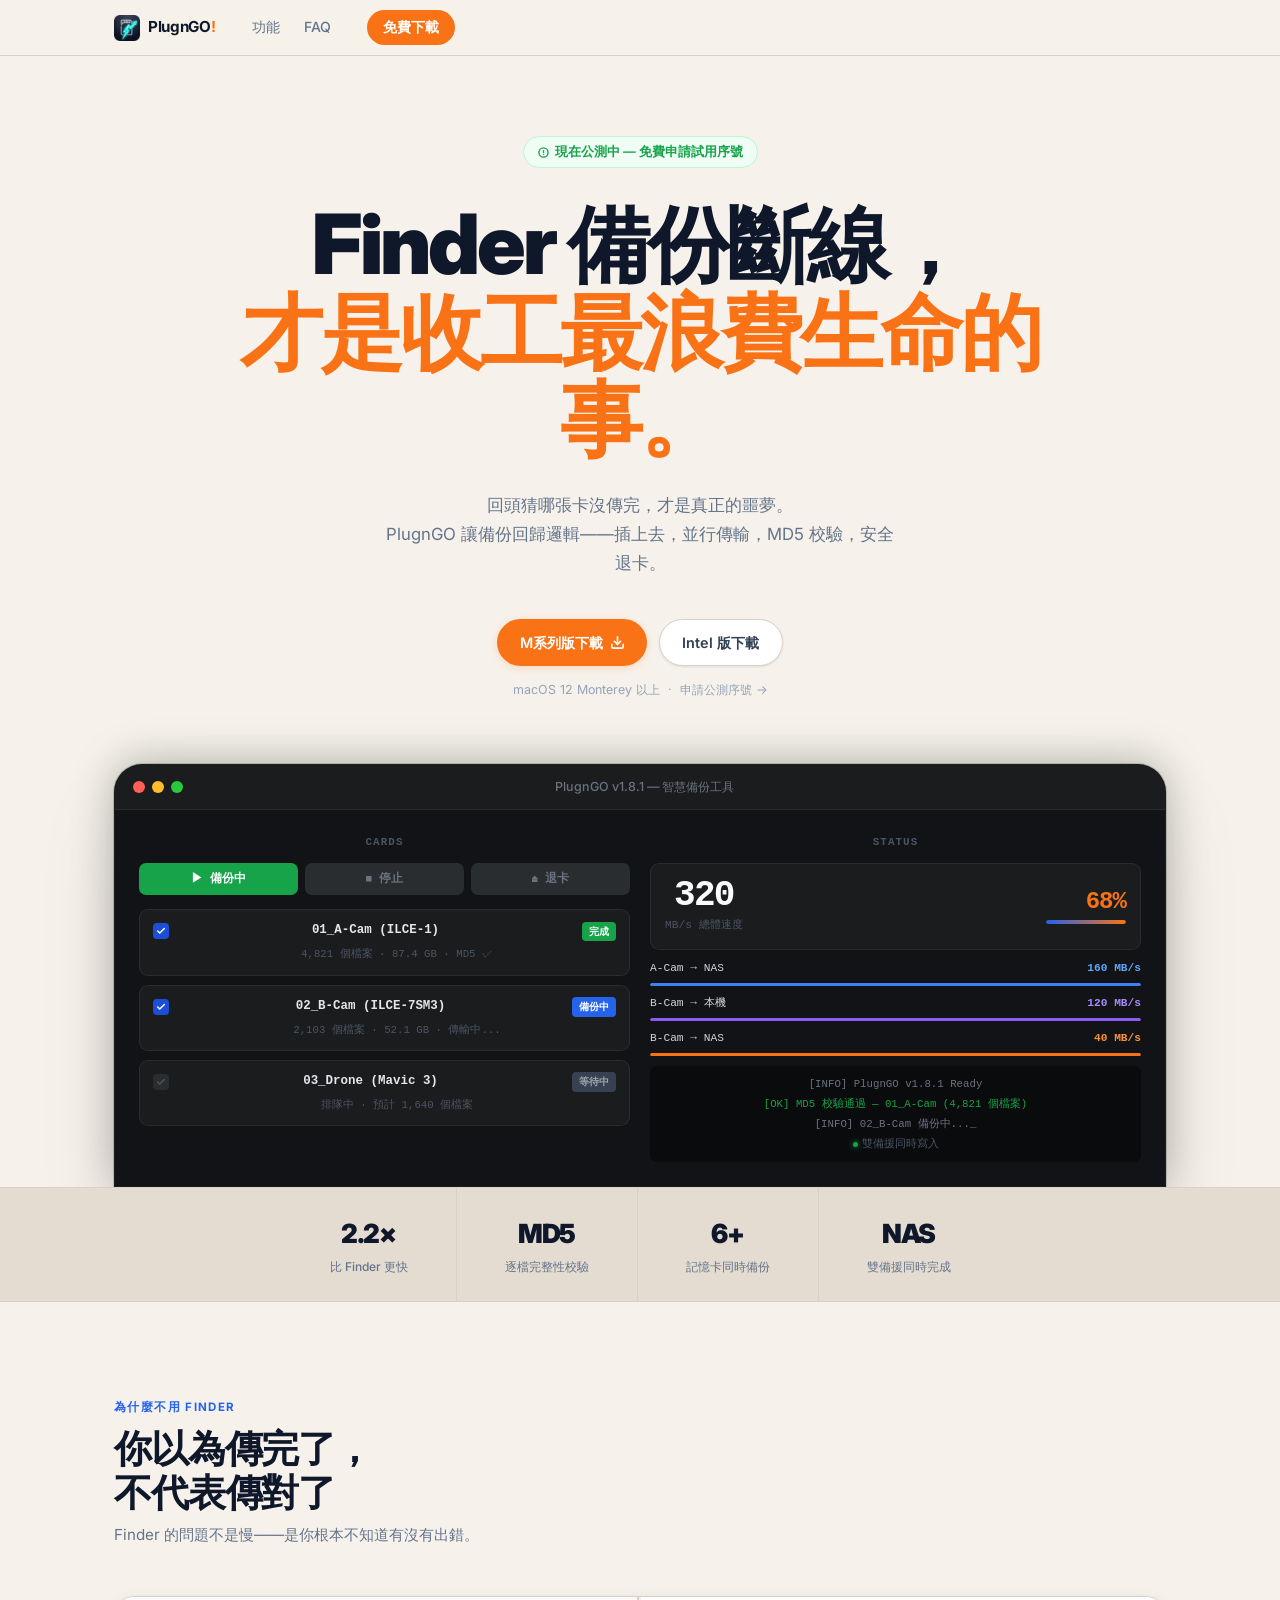
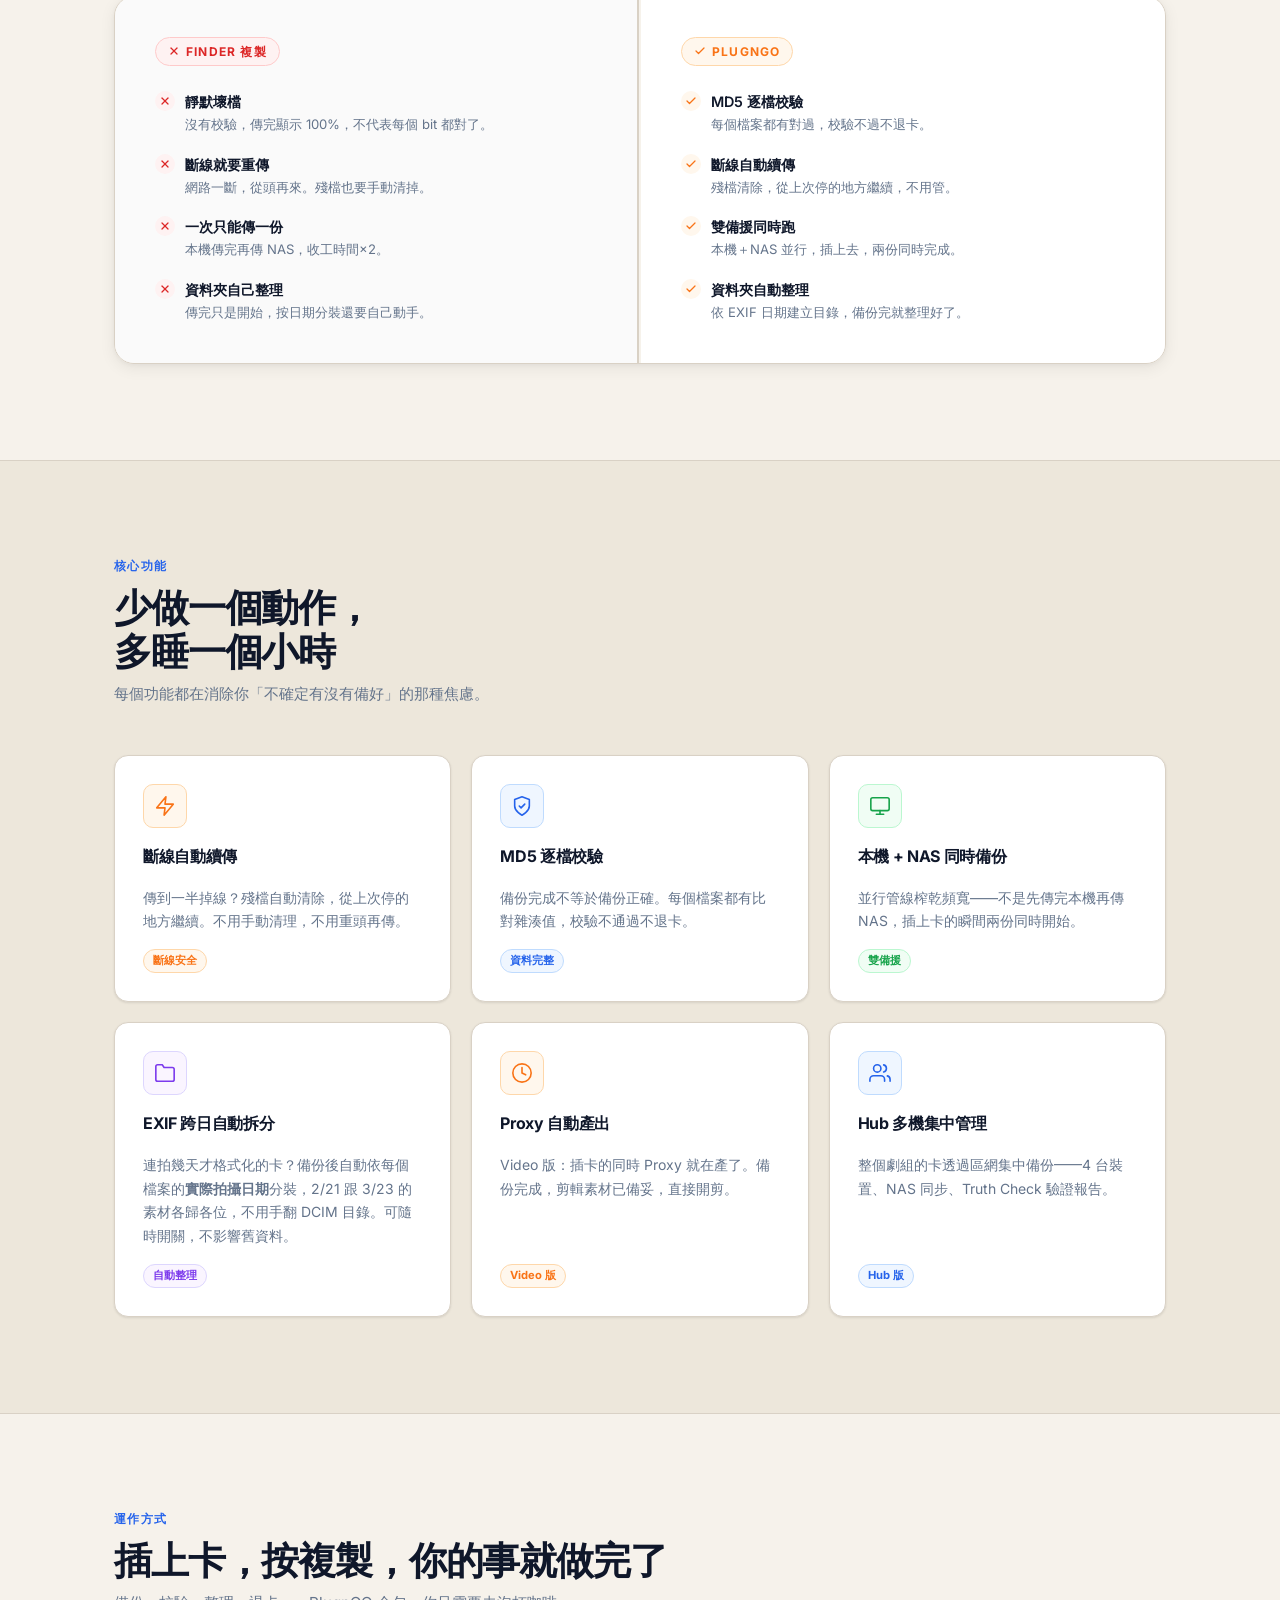
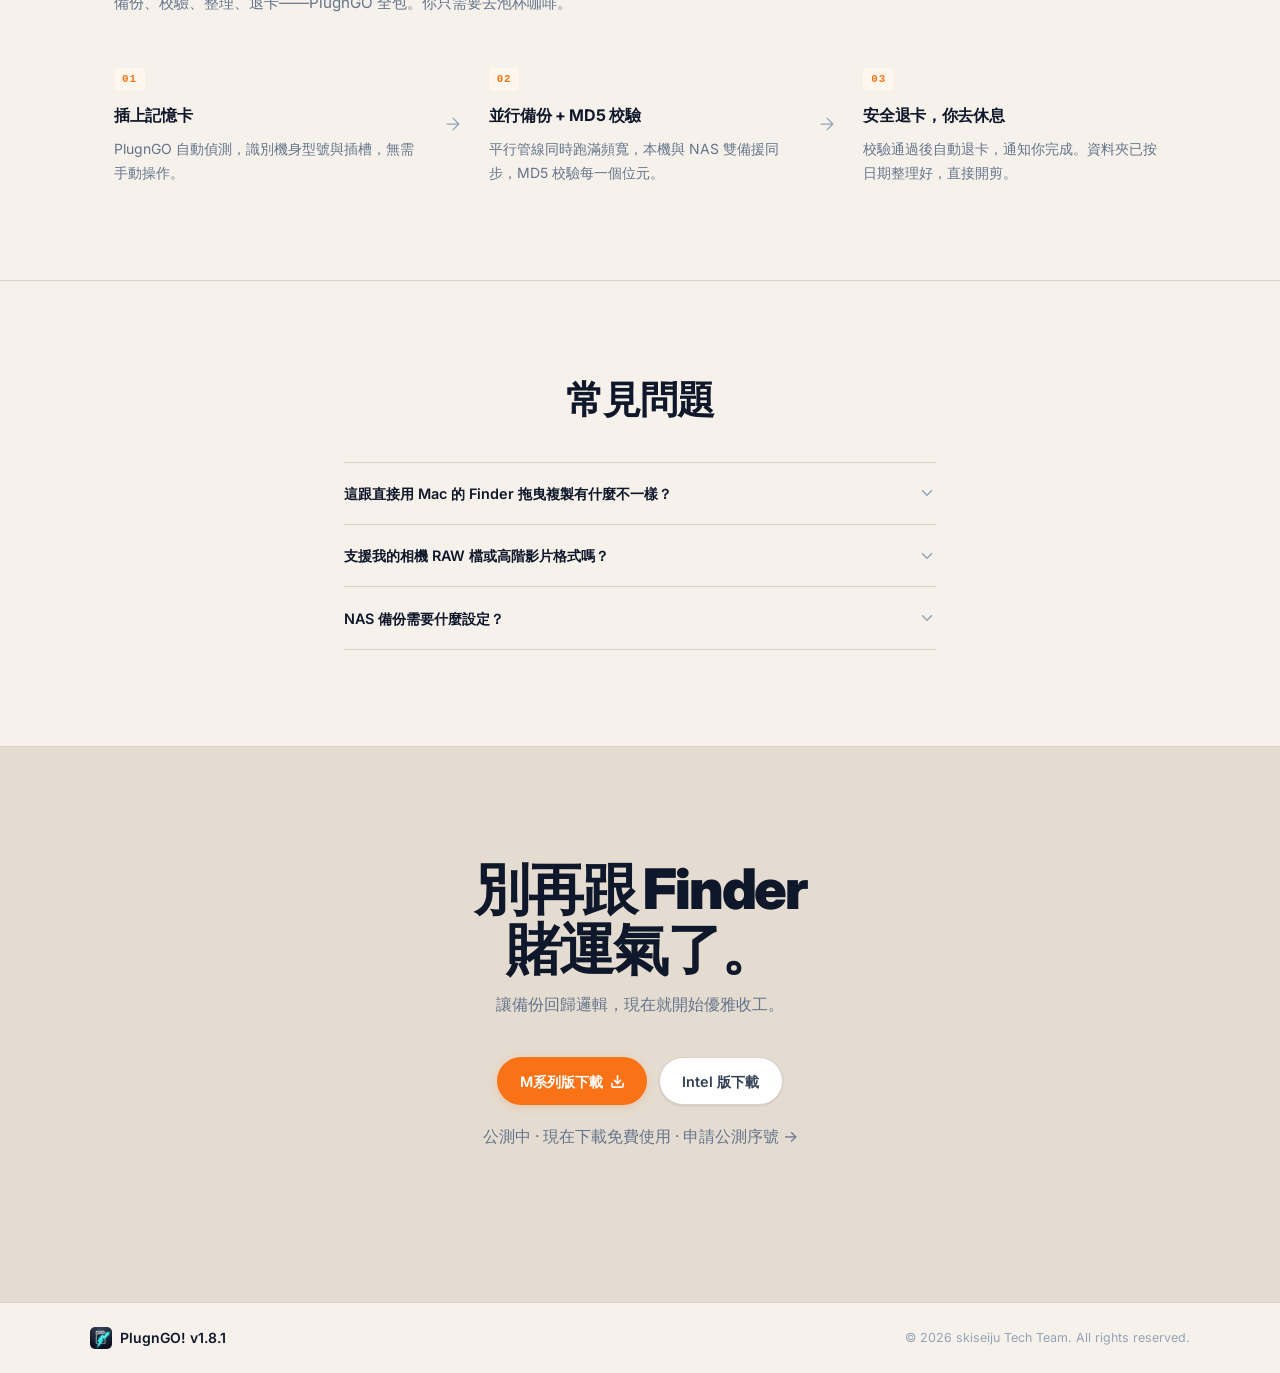
==== commit eb5229b4: "Auto-release: PlugnGO v1.8.1 (Dual Architecture)" ====
--- a/index.html
+++ b/index.html
@@ -63,13 +63,13 @@
                 </p>
 
                 <div class="hero-cta-row">
-                    <a href="https://github.com/skiseiju/plugngo-website/releases/download/v1.8.0/PlugnGO-v1.8.0-Mac.dmg"
+                    <a href="https://github.com/skiseiju/plugngo-website/releases/download/v1.8.1/PlugnGO-v1.8.1-Mac.dmg"
                        class="btn btn-primary"
                        aria-label="下載 PlugnGO M系列版">
                         M系列版下載
                         <svg width="15" height="15" viewBox="0 0 24 24" fill="none" stroke="currentColor" stroke-width="2.5" stroke-linecap="round" stroke-linejoin="round" aria-hidden="true"><path d="M21 15v4a2 2 0 0 1-2 2H5a2 2 0 0 1-2-2v-4"/><polyline points="7 10 12 15 17 10"/><line x1="12" y1="15" x2="12" y2="3"/></svg>
                     </a>
-                    <a href="https://github.com/skiseiju/plugngo-website/releases/download/v1.8.0/PlugnGO-v1.8.0-Intel.dmg"
+                    <a href="https://github.com/skiseiju/plugngo-website/releases/download/v1.8.1/PlugnGO-v1.8.1-Intel.dmg"
                        class="btn btn-ghost"
                        aria-label="下載 PlugnGO Intel 版">
                         Intel 版下載
@@ -85,7 +85,7 @@
                             <span class="dot dot-yellow"></span>
                             <span class="dot dot-green"></span>
                         </div>
-                        <span class="win-title">PlugnGO v1.8.0 — 智慧備份工具</span>
+                        <span class="win-title">PlugnGO v1.8.1 — 智慧備份工具</span>
                     </div>
                     <div class="win-body">
                         <div class="win-col">
@@ -161,7 +161,7 @@
                                 <div class="task-bar"><div class="task-fill f3"></div></div>
                             </div>
                             <div class="win-log">
-                                <span class="log-line log-info">[INFO] PlugnGO v1.8.0 Ready</span>
+                                <span class="log-line log-info">[INFO] PlugnGO v1.8.1 Ready</span>
                                 <span class="log-line log-ok">[OK] MD5 校驗通過 — 01_A-Cam (4,821 個檔案)</span>
                                 <span class="log-line log-info">[INFO] 02_B-Cam 備份中...<span class="cursor">_</span></span>
                                 <span class="log-line"><span class="status-dot"></span>雙備援同時寫入</span>
@@ -450,13 +450,13 @@
             <h2 id="cta-heading">別再跟 Finder<br>賭運氣了。</h2>
             <p>讓備份回歸邏輯，現在就開始優雅收工。</p>
             <div class="cta-btns">
-                <a href="https://github.com/skiseiju/plugngo-website/releases/download/v1.8.0/PlugnGO-v1.8.0-Mac.dmg"
+                <a href="https://github.com/skiseiju/plugngo-website/releases/download/v1.8.1/PlugnGO-v1.8.1-Mac.dmg"
                    class="btn btn-primary"
                    aria-label="下載 PlugnGO M系列版">
                     M系列版下載
                     <svg width="15" height="15" viewBox="0 0 24 24" fill="none" stroke="currentColor" stroke-width="2.5" stroke-linecap="round" stroke-linejoin="round" aria-hidden="true"><path d="M21 15v4a2 2 0 0 1-2 2H5a2 2 0 0 1-2-2v-4"/><polyline points="7 10 12 15 17 10"/><line x1="12" y1="15" x2="12" y2="3"/></svg>
                 </a>
-                <a href="https://github.com/skiseiju/plugngo-website/releases/download/v1.8.0/PlugnGO-v1.8.0-Intel.dmg"
+                <a href="https://github.com/skiseiju/plugngo-website/releases/download/v1.8.1/PlugnGO-v1.8.1-Intel.dmg"
                    class="btn btn-ghost"
                    aria-label="下載 PlugnGO Intel 版">
                     Intel 版下載
@@ -472,7 +472,7 @@
         <div class="footer-inner">
             <div class="footer-logo">
                 <img src="assets/logo.png" alt="" width="22" height="22" aria-hidden="true">
-                <span>PlugnGO! v1.8.0</span>
+                <span>PlugnGO! v1.8.1</span>
             </div>
             <p class="footer-copy">© 2026 skiseiju Tech Team. All rights reserved.</p>
         </div>
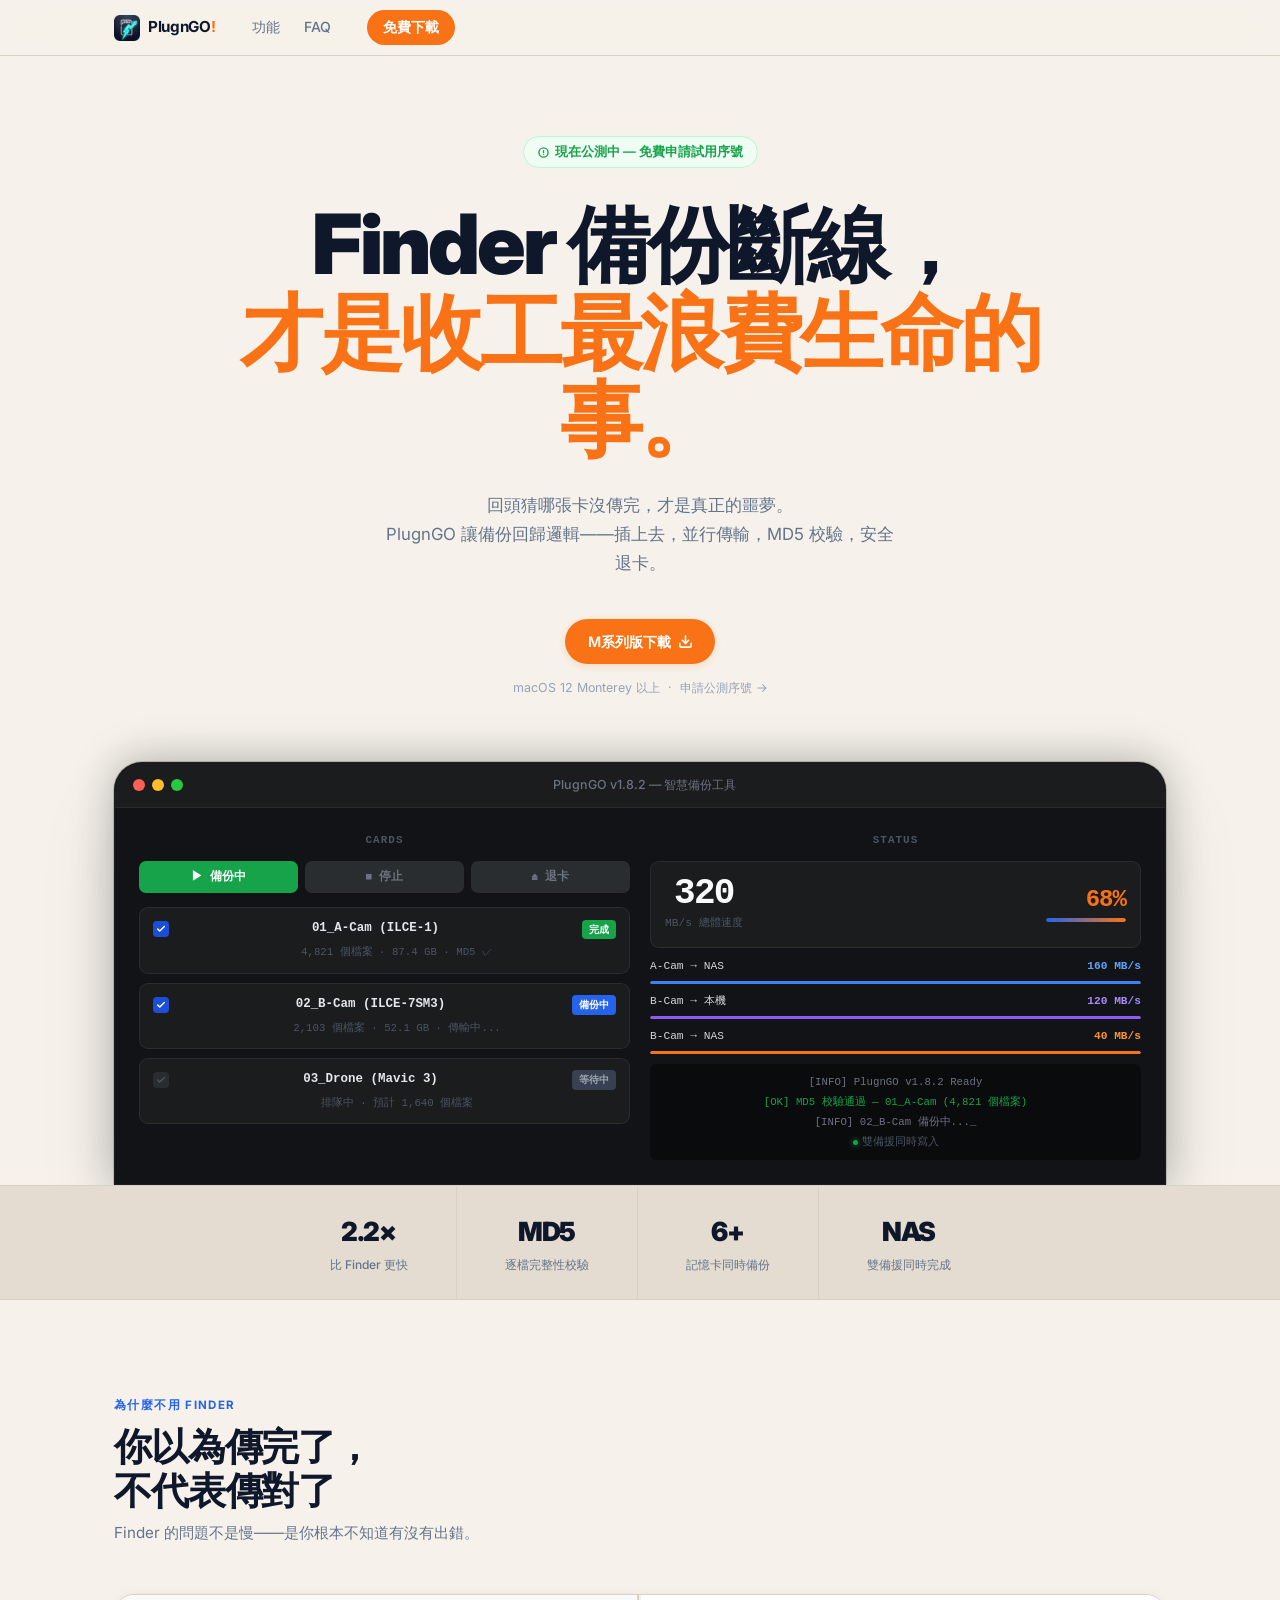
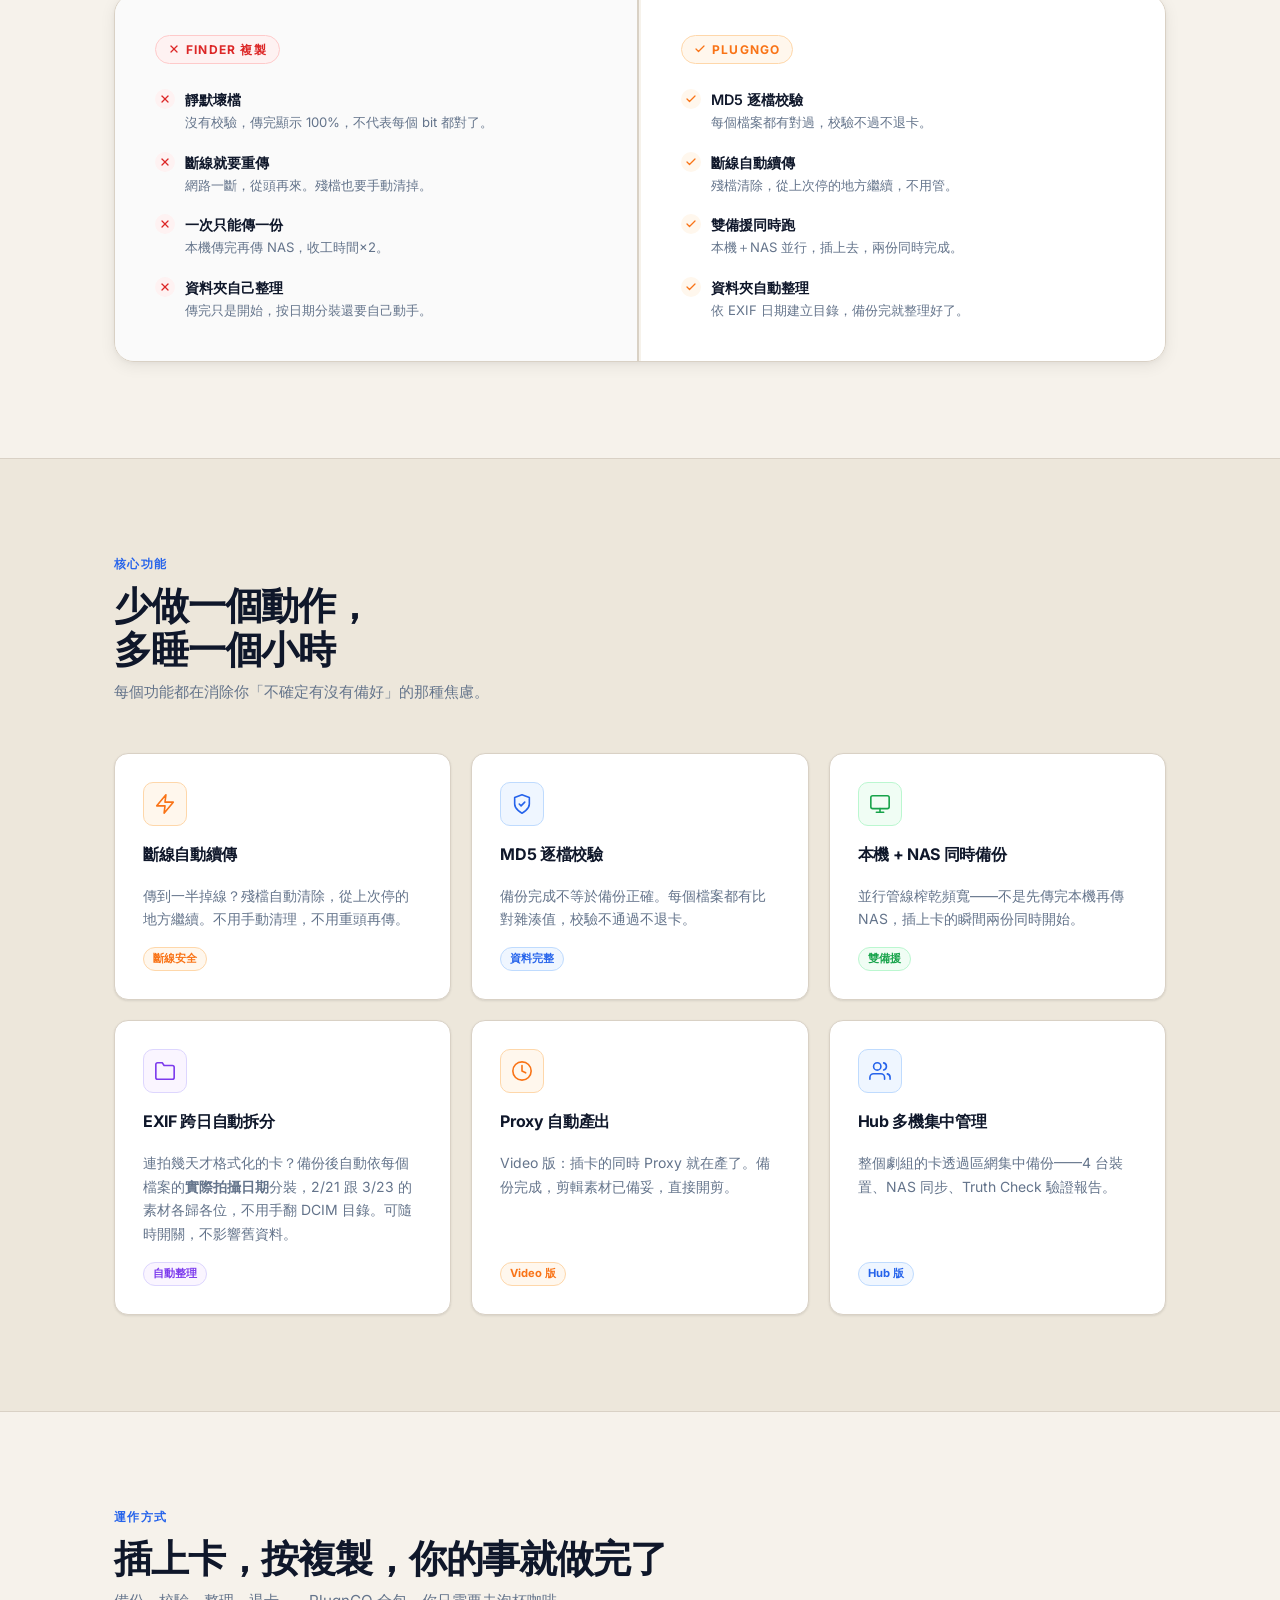
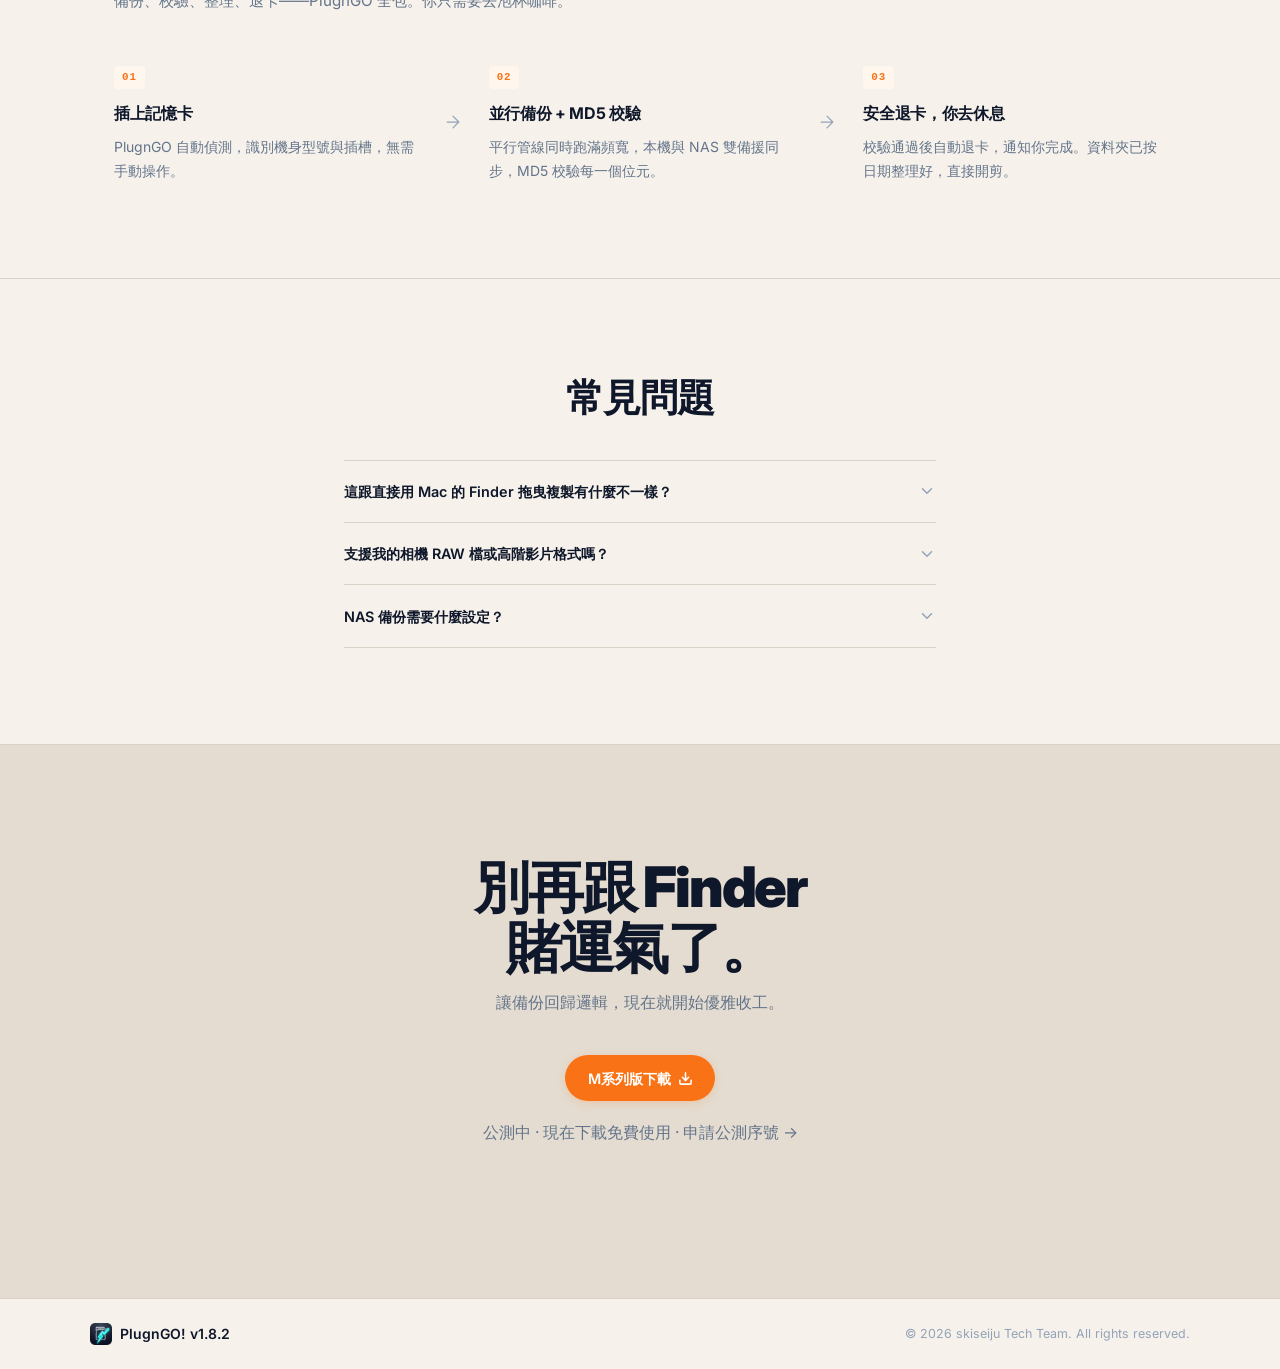
==== commit b7142058: "Update PlugnGO v1.8.2 download link" ====
--- a/index.html
+++ b/index.html
@@ -63,16 +63,11 @@
                 </p>
 
                 <div class="hero-cta-row">
-                    <a href="https://github.com/skiseiju/plugngo-website/releases/download/v1.8.1/PlugnGO-v1.8.1-Mac.dmg"
+                    <a href="https://github.com/skiseiju/PlugnGO/releases/download/v1.8.2/PlugnGO-v1.8.2-Mac.dmg"
                        class="btn btn-primary"
                        aria-label="下載 PlugnGO M系列版">
                         M系列版下載
                         <svg width="15" height="15" viewBox="0 0 24 24" fill="none" stroke="currentColor" stroke-width="2.5" stroke-linecap="round" stroke-linejoin="round" aria-hidden="true"><path d="M21 15v4a2 2 0 0 1-2 2H5a2 2 0 0 1-2-2v-4"/><polyline points="7 10 12 15 17 10"/><line x1="12" y1="15" x2="12" y2="3"/></svg>
-                    </a>
-                    <a href="https://github.com/skiseiju/plugngo-website/releases/download/v1.8.1/PlugnGO-v1.8.1-Intel.dmg"
-                       class="btn btn-ghost"
-                       aria-label="下載 PlugnGO Intel 版">
-                        Intel 版下載
                     </a>
                 </div>
                 <p class="hero-fine">macOS 12 Monterey 以上 &nbsp;·&nbsp; <a href="https://plugngo.skiseiju.com/beta" class="hero-fine-link">申請公測序號 →</a></p>
@@ -85,7 +80,7 @@
                             <span class="dot dot-yellow"></span>
                             <span class="dot dot-green"></span>
                         </div>
-                        <span class="win-title">PlugnGO v1.8.1 — 智慧備份工具</span>
+                        <span class="win-title">PlugnGO v1.8.2 — 智慧備份工具</span>
                     </div>
                     <div class="win-body">
                         <div class="win-col">
@@ -161,7 +156,7 @@
                                 <div class="task-bar"><div class="task-fill f3"></div></div>
                             </div>
                             <div class="win-log">
-                                <span class="log-line log-info">[INFO] PlugnGO v1.8.1 Ready</span>
+                                <span class="log-line log-info">[INFO] PlugnGO v1.8.2 Ready</span>
                                 <span class="log-line log-ok">[OK] MD5 校驗通過 — 01_A-Cam (4,821 個檔案)</span>
                                 <span class="log-line log-info">[INFO] 02_B-Cam 備份中...<span class="cursor">_</span></span>
                                 <span class="log-line"><span class="status-dot"></span>雙備援同時寫入</span>
@@ -450,17 +445,12 @@
             <h2 id="cta-heading">別再跟 Finder<br>賭運氣了。</h2>
             <p>讓備份回歸邏輯，現在就開始優雅收工。</p>
             <div class="cta-btns">
-                <a href="https://github.com/skiseiju/plugngo-website/releases/download/v1.8.1/PlugnGO-v1.8.1-Mac.dmg"
+                <a href="https://github.com/skiseiju/PlugnGO/releases/download/v1.8.2/PlugnGO-v1.8.2-Mac.dmg"
                    class="btn btn-primary"
                    aria-label="下載 PlugnGO M系列版">
                     M系列版下載
                     <svg width="15" height="15" viewBox="0 0 24 24" fill="none" stroke="currentColor" stroke-width="2.5" stroke-linecap="round" stroke-linejoin="round" aria-hidden="true"><path d="M21 15v4a2 2 0 0 1-2 2H5a2 2 0 0 1-2-2v-4"/><polyline points="7 10 12 15 17 10"/><line x1="12" y1="15" x2="12" y2="3"/></svg>
                 </a>
-                <a href="https://github.com/skiseiju/plugngo-website/releases/download/v1.8.1/PlugnGO-v1.8.1-Intel.dmg"
-                   class="btn btn-ghost"
-                   aria-label="下載 PlugnGO Intel 版">
-                    Intel 版下載
-                </a>
             </div>
             <p class="cta-fine">公測中 · 現在下載免費使用 · <a href="https://plugngo.skiseiju.com/beta" class="cta-fine-link">申請公測序號 →</a></p>
         </section>
@@ -472,7 +462,7 @@
         <div class="footer-inner">
             <div class="footer-logo">
                 <img src="assets/logo.png" alt="" width="22" height="22" aria-hidden="true">
-                <span>PlugnGO! v1.8.1</span>
+                <span>PlugnGO! v1.8.2</span>
             </div>
             <p class="footer-copy">© 2026 skiseiju Tech Team. All rights reserved.</p>
         </div>
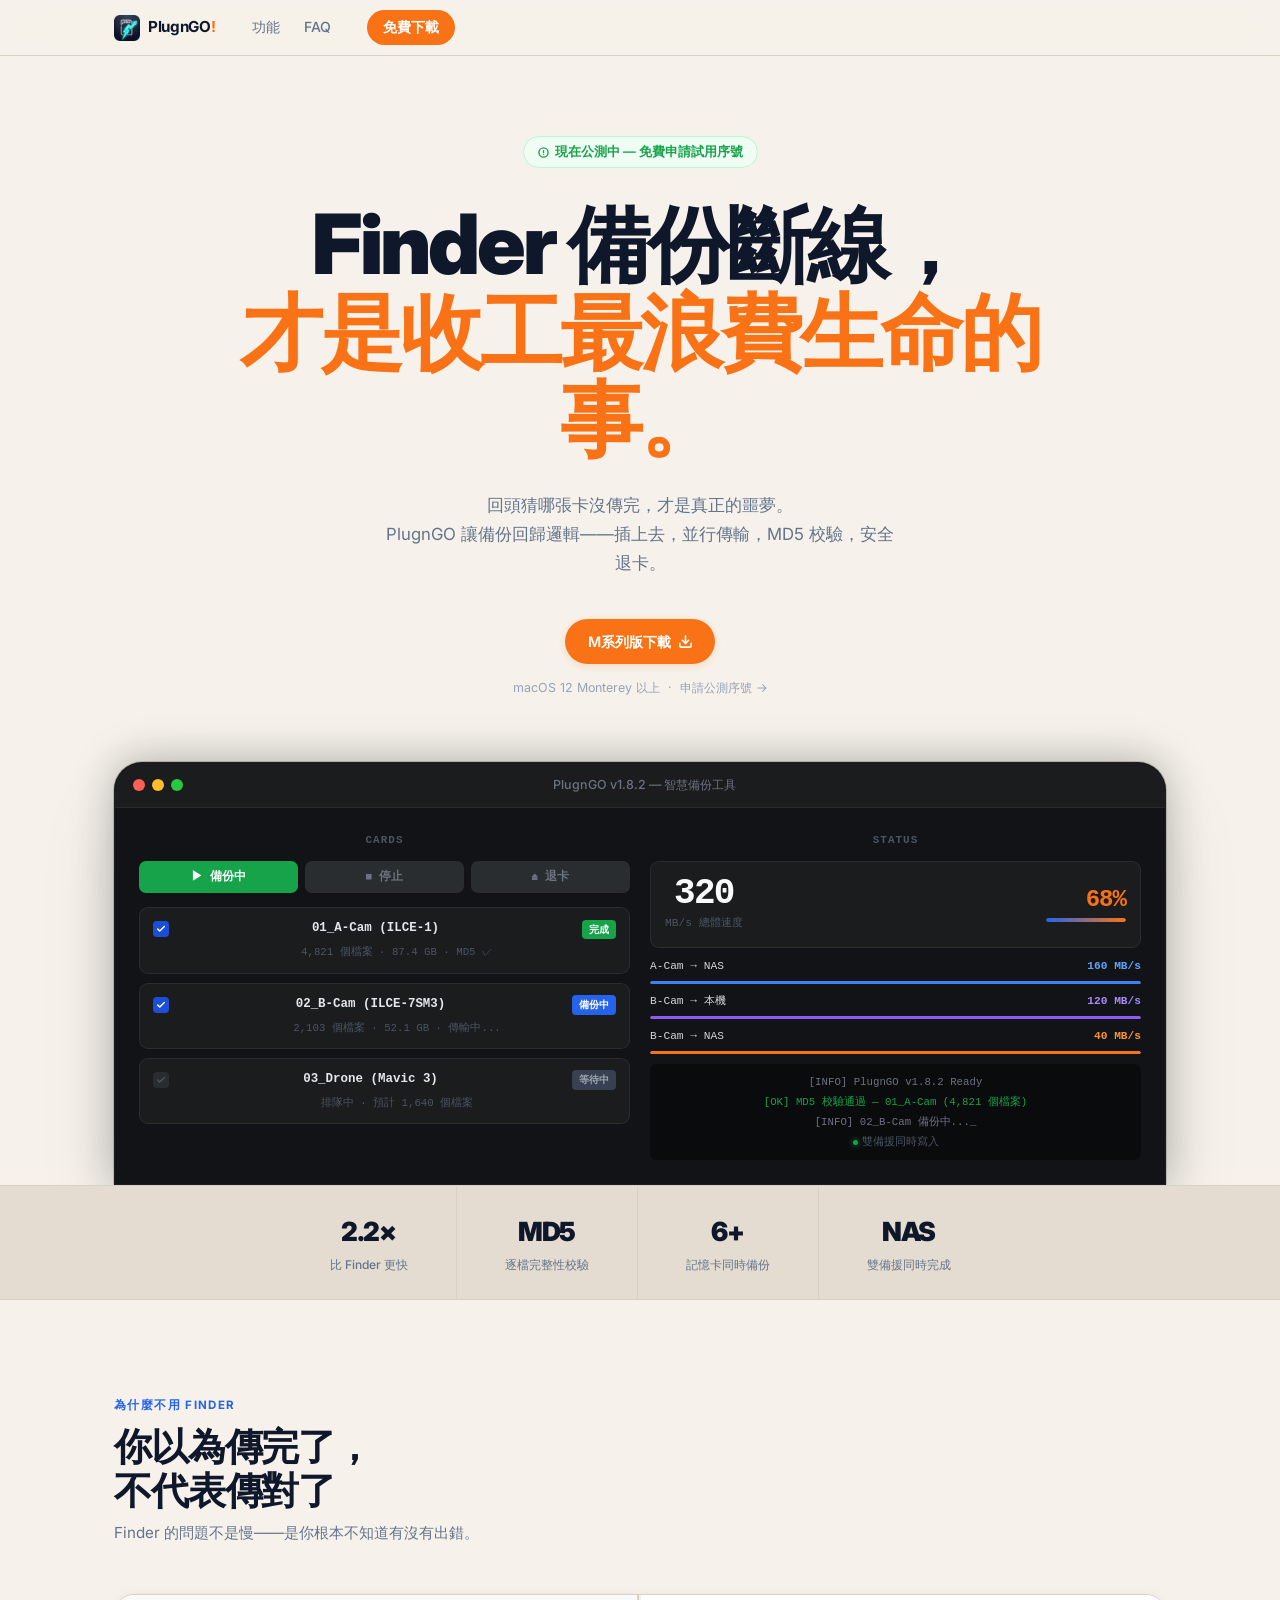
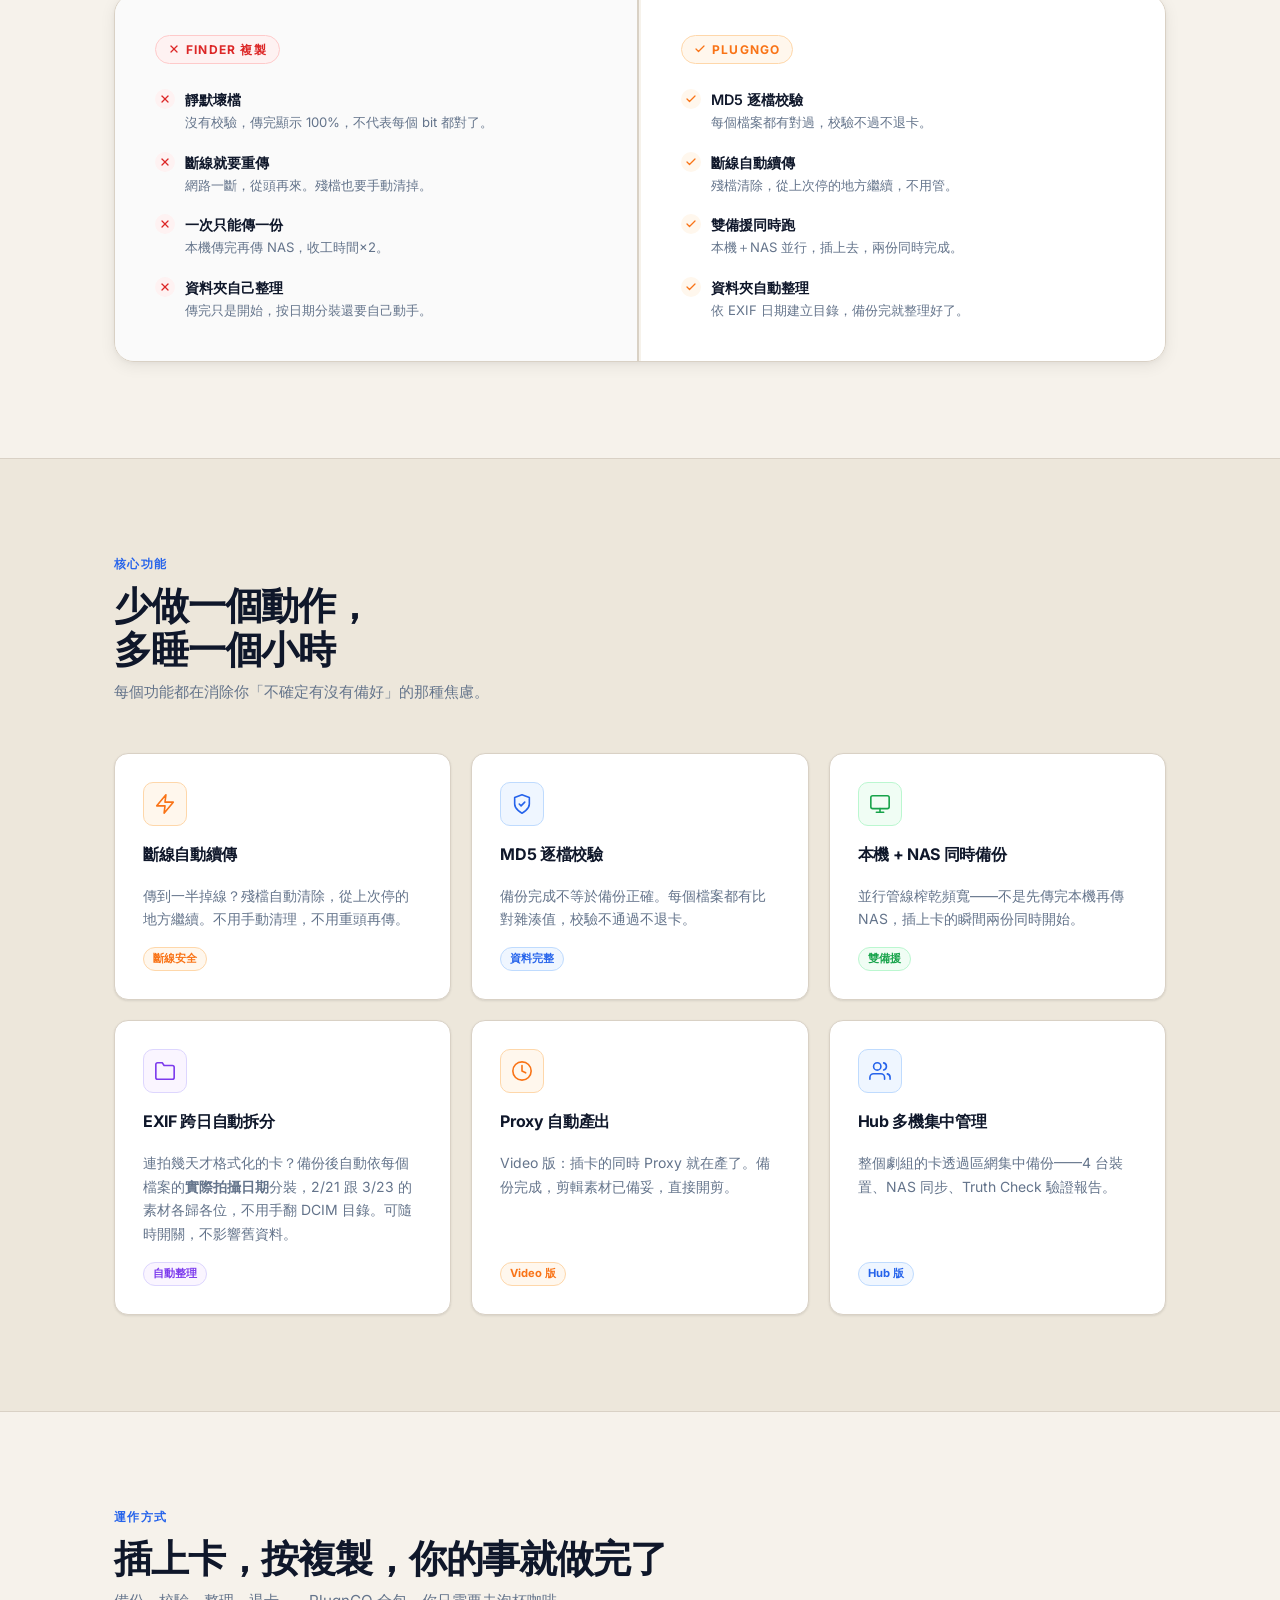
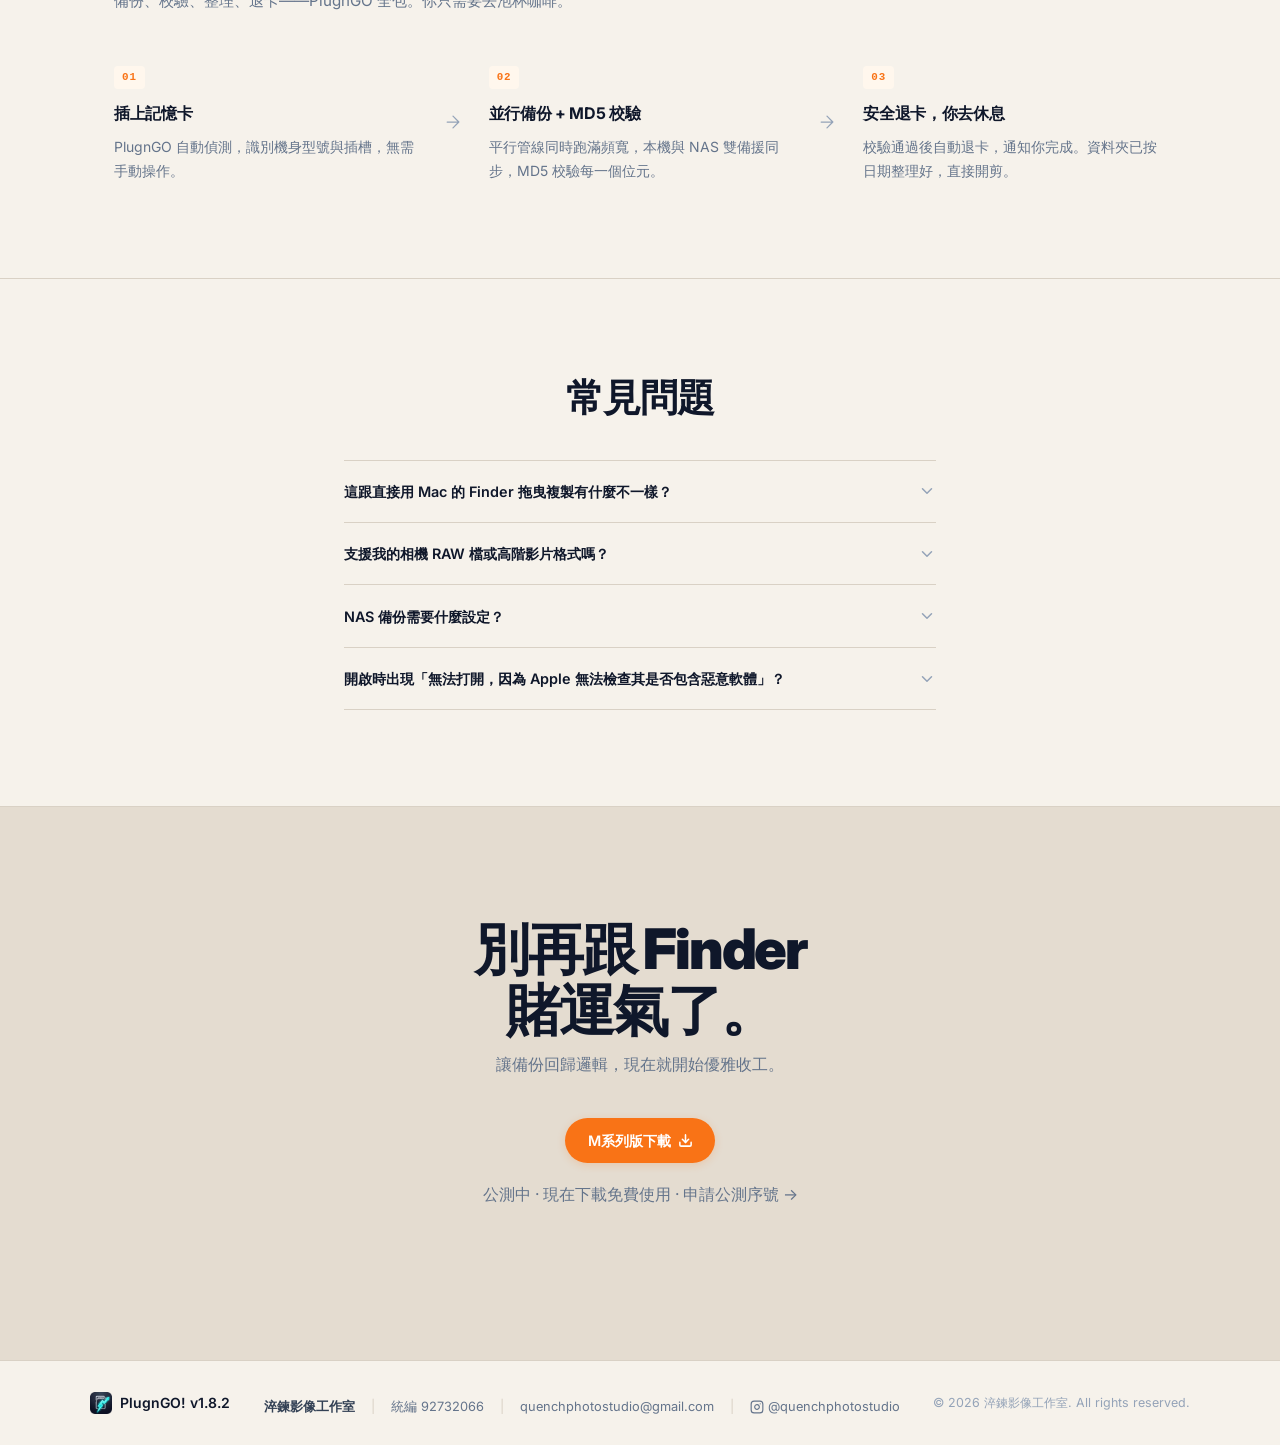
==== commit 63381fb3: "feat: update PlugnGO beta license gateway" ====
--- a/index.html
+++ b/index.html
@@ -63,7 +63,7 @@
                 </p>
 
                 <div class="hero-cta-row">
-                    <a href="https://github.com/skiseiju/PlugnGO/releases/download/v1.8.2/PlugnGO-v1.8.2-Mac.dmg"
+                    <a href="https://github.com/skiseiju/plugngo-website/releases/download/v1.8.2/PlugnGO-v1.8.2-Mac.dmg"
                        class="btn btn-primary"
                        aria-label="下載 PlugnGO M系列版">
                         M系列版下載
@@ -437,6 +437,18 @@
                     </div>
                 </details>
 
+                <details class="faq-item">
+                    <summary class="faq-q">
+                        開啟時出現「無法打開，因為 Apple 無法檢查其是否包含惡意軟體」？
+                        <svg class="faq-chevron" width="18" height="18" viewBox="0 0 24 24" fill="none" stroke="currentColor" stroke-width="2" stroke-linecap="round" stroke-linejoin="round" aria-hidden="true"><polyline points="6 9 12 15 18 9"/></svg>
+                    </summary>
+                    <div class="faq-a">
+                        這是 macOS Gatekeeper 的正常保護機制。PlugnGO 目前處於公測階段，尚未完成 Apple 公證（Notarization），因此首次開啟會被攔截。<br><br>
+                        <b>最快解法：</b>打開「系統設定 → 隱私權與安全性」，找到 PlugnGO 被封鎖的訊息，點選「強制打開」即可。<br><br>
+                        <a href="/gatekeeper" style="color:var(--blue);font-weight:600;">查看完整圖文教學 →</a>
+                    </div>
+                </details>
+
             </div>
         </section>
 
@@ -445,7 +457,7 @@
             <h2 id="cta-heading">別再跟 Finder<br>賭運氣了。</h2>
             <p>讓備份回歸邏輯，現在就開始優雅收工。</p>
             <div class="cta-btns">
-                <a href="https://github.com/skiseiju/PlugnGO/releases/download/v1.8.2/PlugnGO-v1.8.2-Mac.dmg"
+                <a href="https://github.com/skiseiju/plugngo-website/releases/download/v1.8.2/PlugnGO-v1.8.2-Mac.dmg"
                    class="btn btn-primary"
                    aria-label="下載 PlugnGO M系列版">
                     M系列版下載
@@ -464,7 +476,19 @@
                 <img src="assets/logo.png" alt="" width="22" height="22" aria-hidden="true">
                 <span>PlugnGO! v1.8.2</span>
             </div>
-            <p class="footer-copy">© 2026 skiseiju Tech Team. All rights reserved.</p>
+            <div class="footer-contact" style="display:flex;flex-wrap:wrap;align-items:center;justify-content:center;gap:6px 16px;margin:12px 0 4px;font-size:0.8rem;color:var(--text-3);">
+                <span style="font-weight:600;color:var(--text-2);">淬鍊影像工作室</span>
+                <span style="color:var(--border);">|</span>
+                <span>統編 92732066</span>
+                <span style="color:var(--border);">|</span>
+                <a href="mailto:quenchphotostudio@gmail.com" style="color:var(--text-3);transition:color 0.15s;" onmouseover="this.style.color='var(--blue)'" onmouseout="this.style.color='var(--text-3)'">quenchphotostudio@gmail.com</a>
+                <span style="color:var(--border);">|</span>
+                <a href="https://instagram.com/quenchphotostudio" target="_blank" rel="noopener" style="color:var(--text-3);display:inline-flex;align-items:center;gap:4px;transition:color 0.15s;" onmouseover="this.style.color='var(--blue)'" onmouseout="this.style.color='var(--text-3)'">
+                    <svg width="14" height="14" viewBox="0 0 24 24" fill="none" stroke="currentColor" stroke-width="2" stroke-linecap="round" stroke-linejoin="round"><rect x="2" y="2" width="20" height="20" rx="5" ry="5"/><path d="M16 11.37A4 4 0 1 1 12.63 8 4 4 0 0 1 16 11.37z"/><line x1="17.5" y1="6.5" x2="17.51" y2="6.5"/></svg>
+                    @quenchphotostudio
+                </a>
+            </div>
+            <p class="footer-copy">© 2026 淬鍊影像工作室. All rights reserved.</p>
         </div>
     </footer>
 
